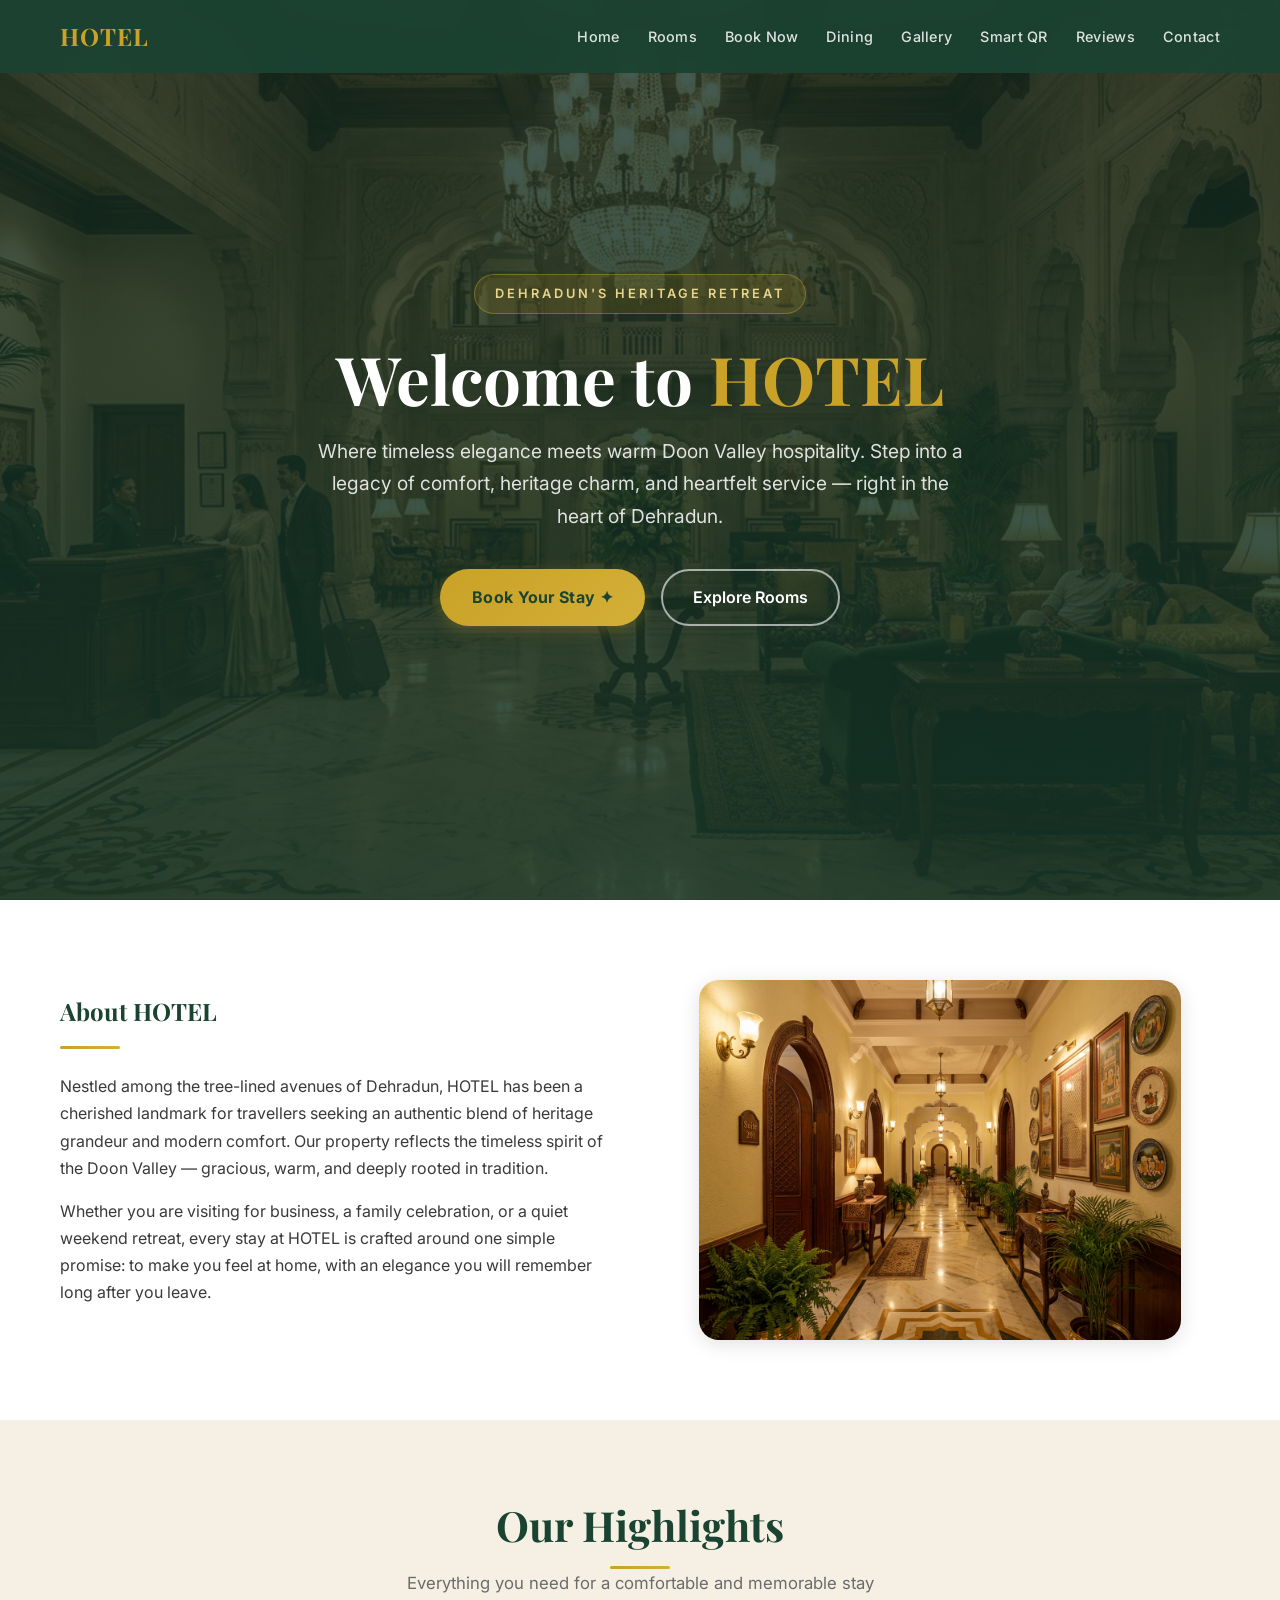
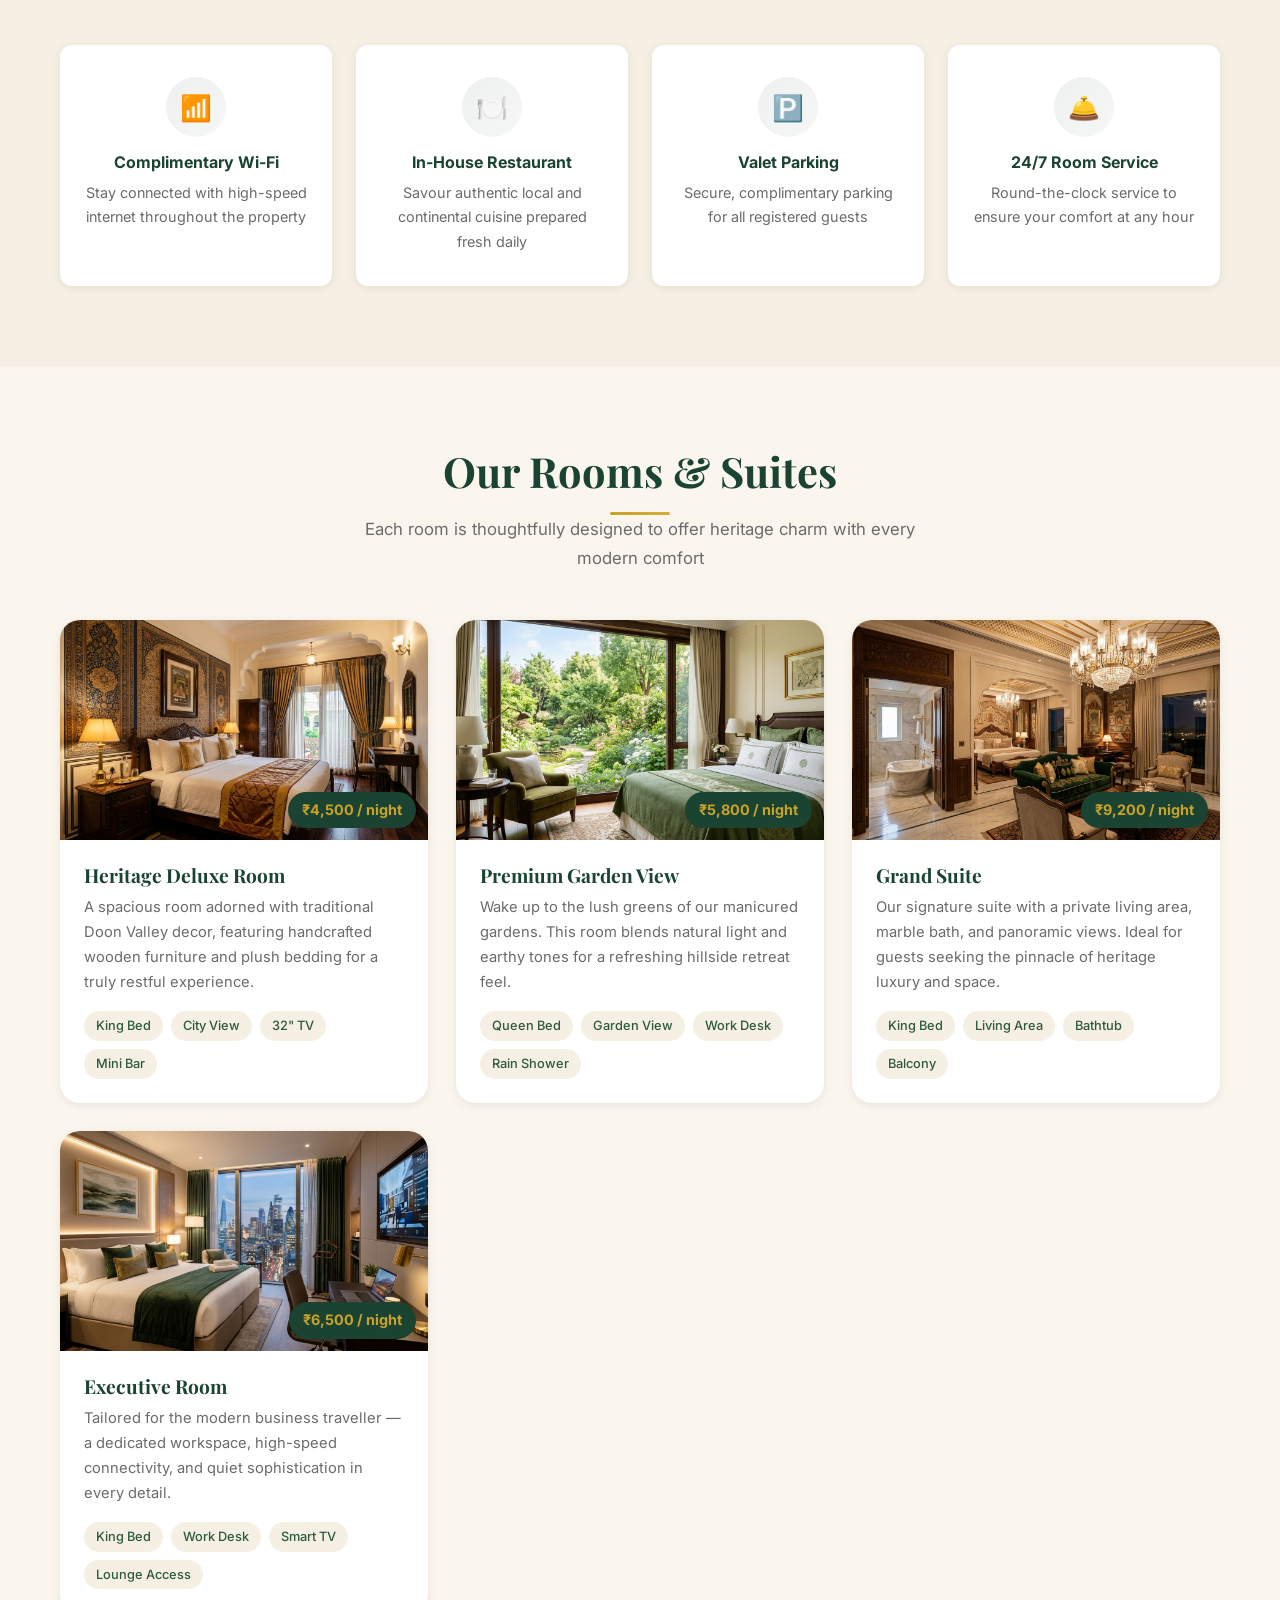
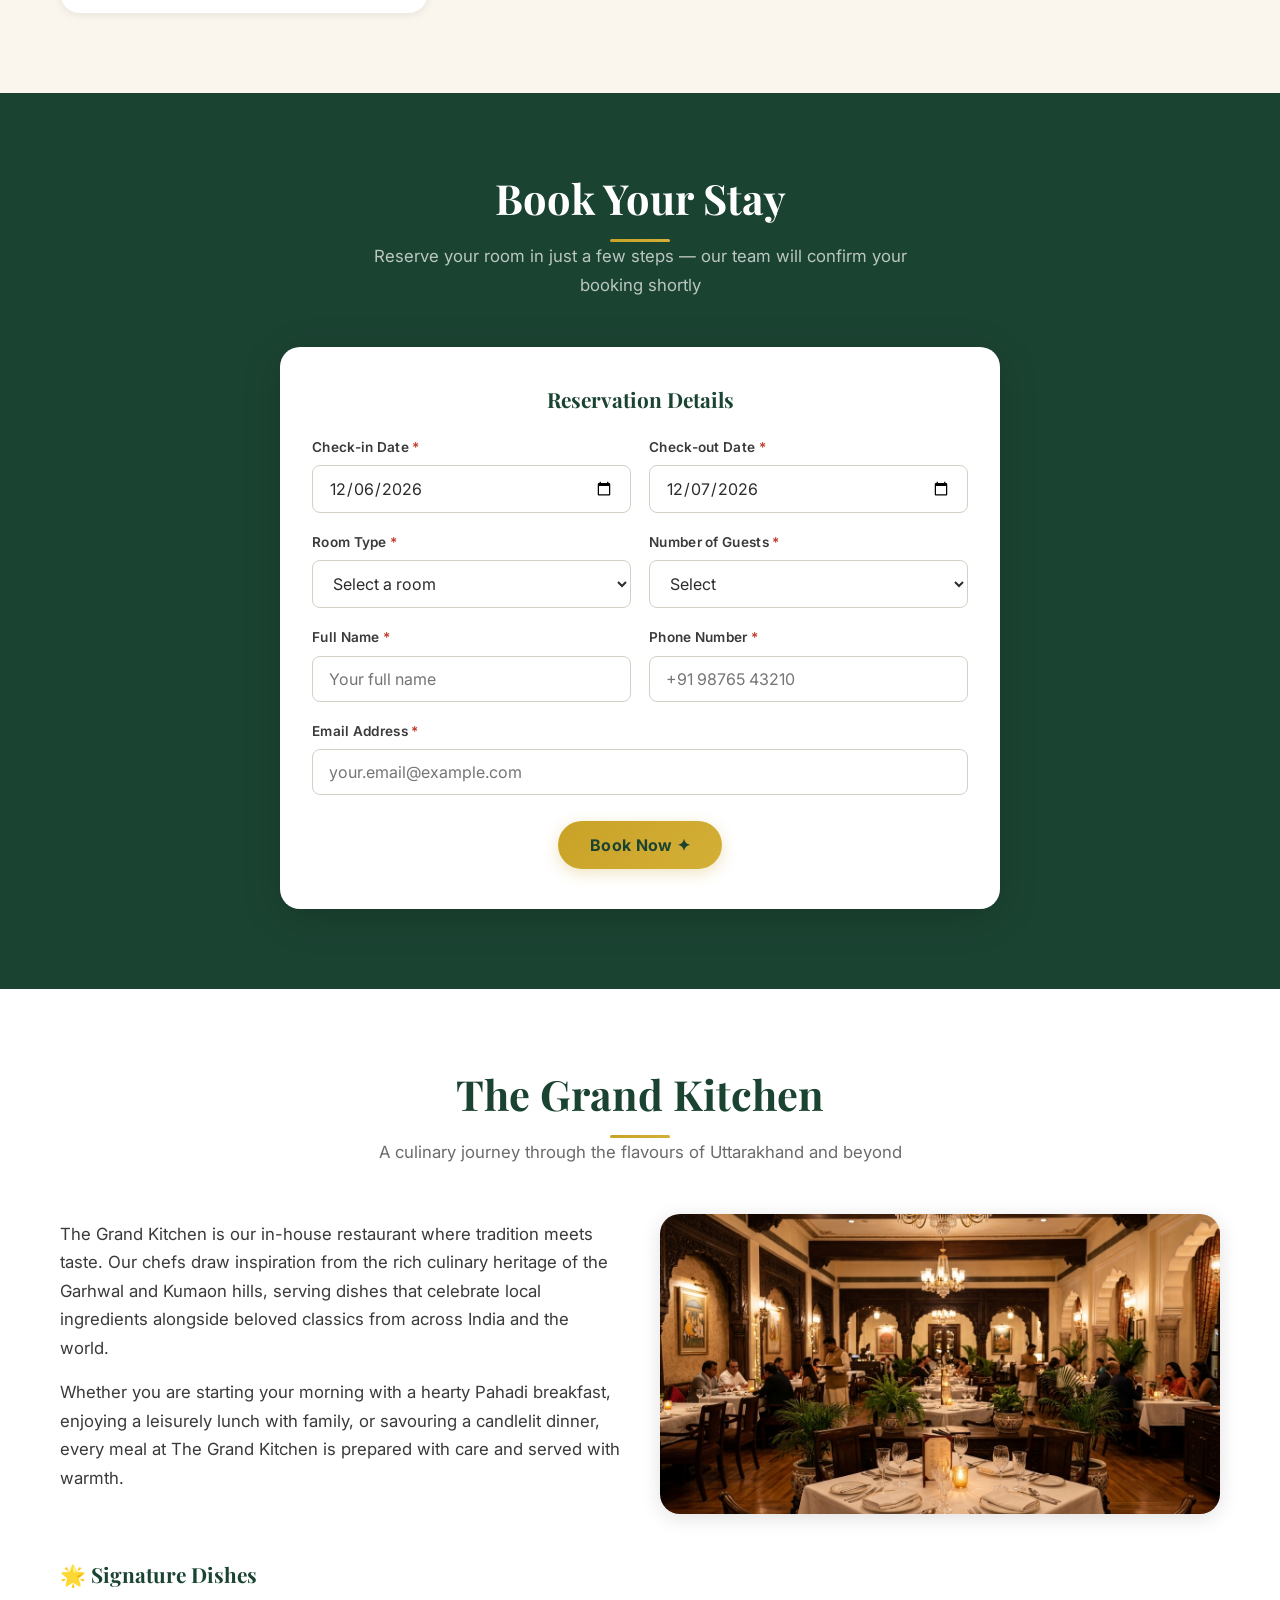
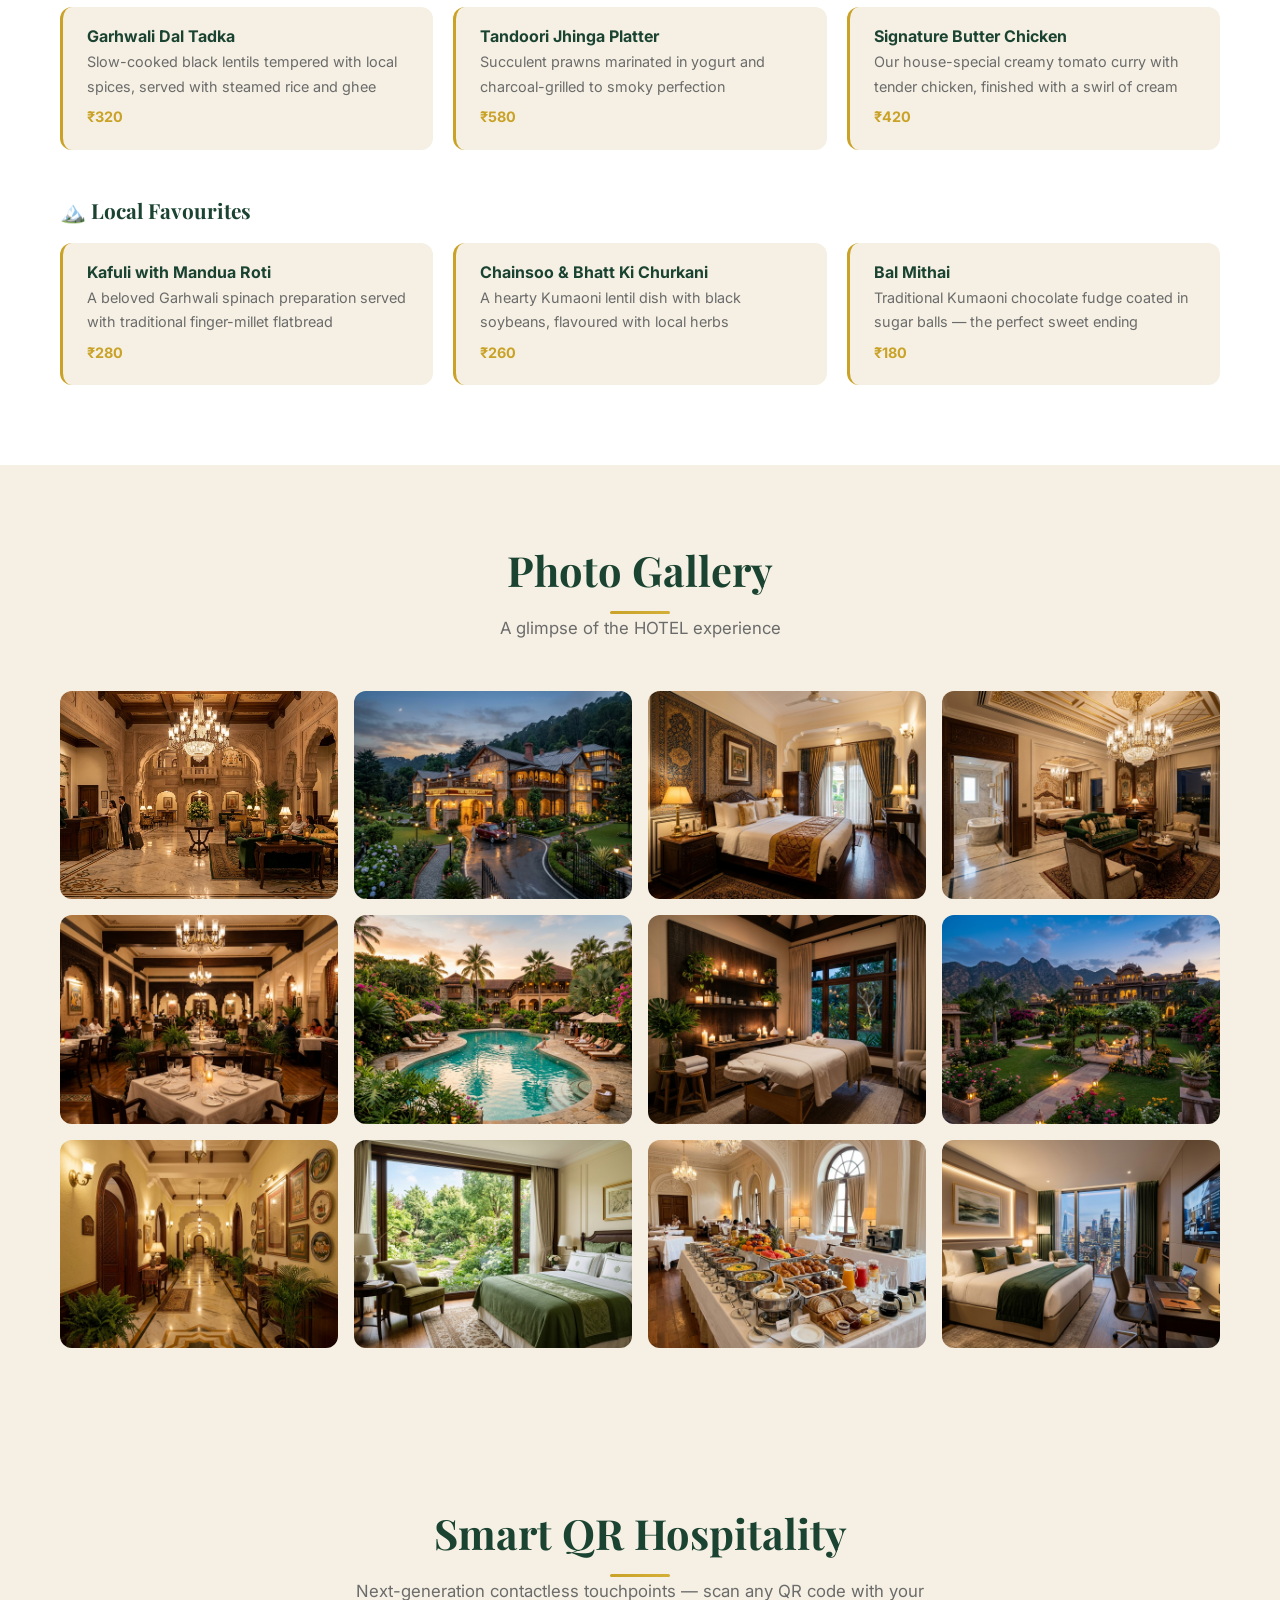
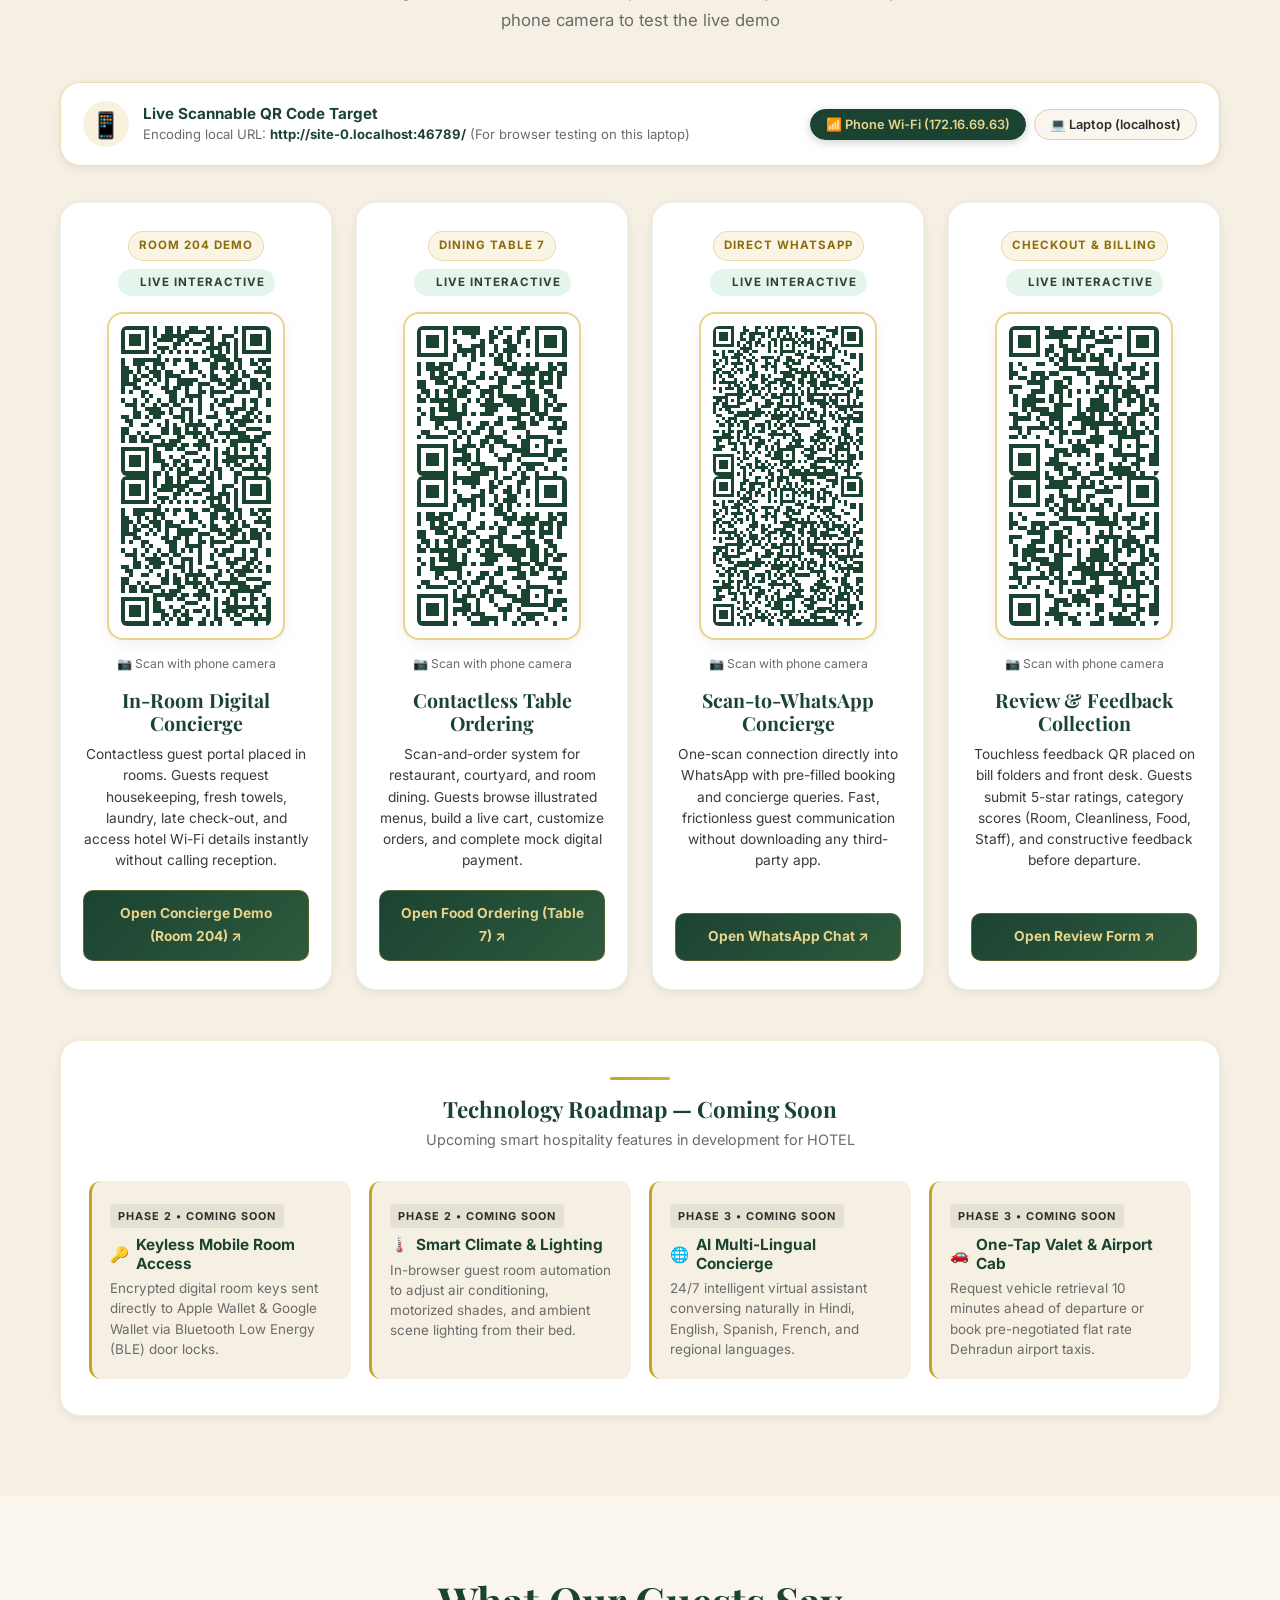
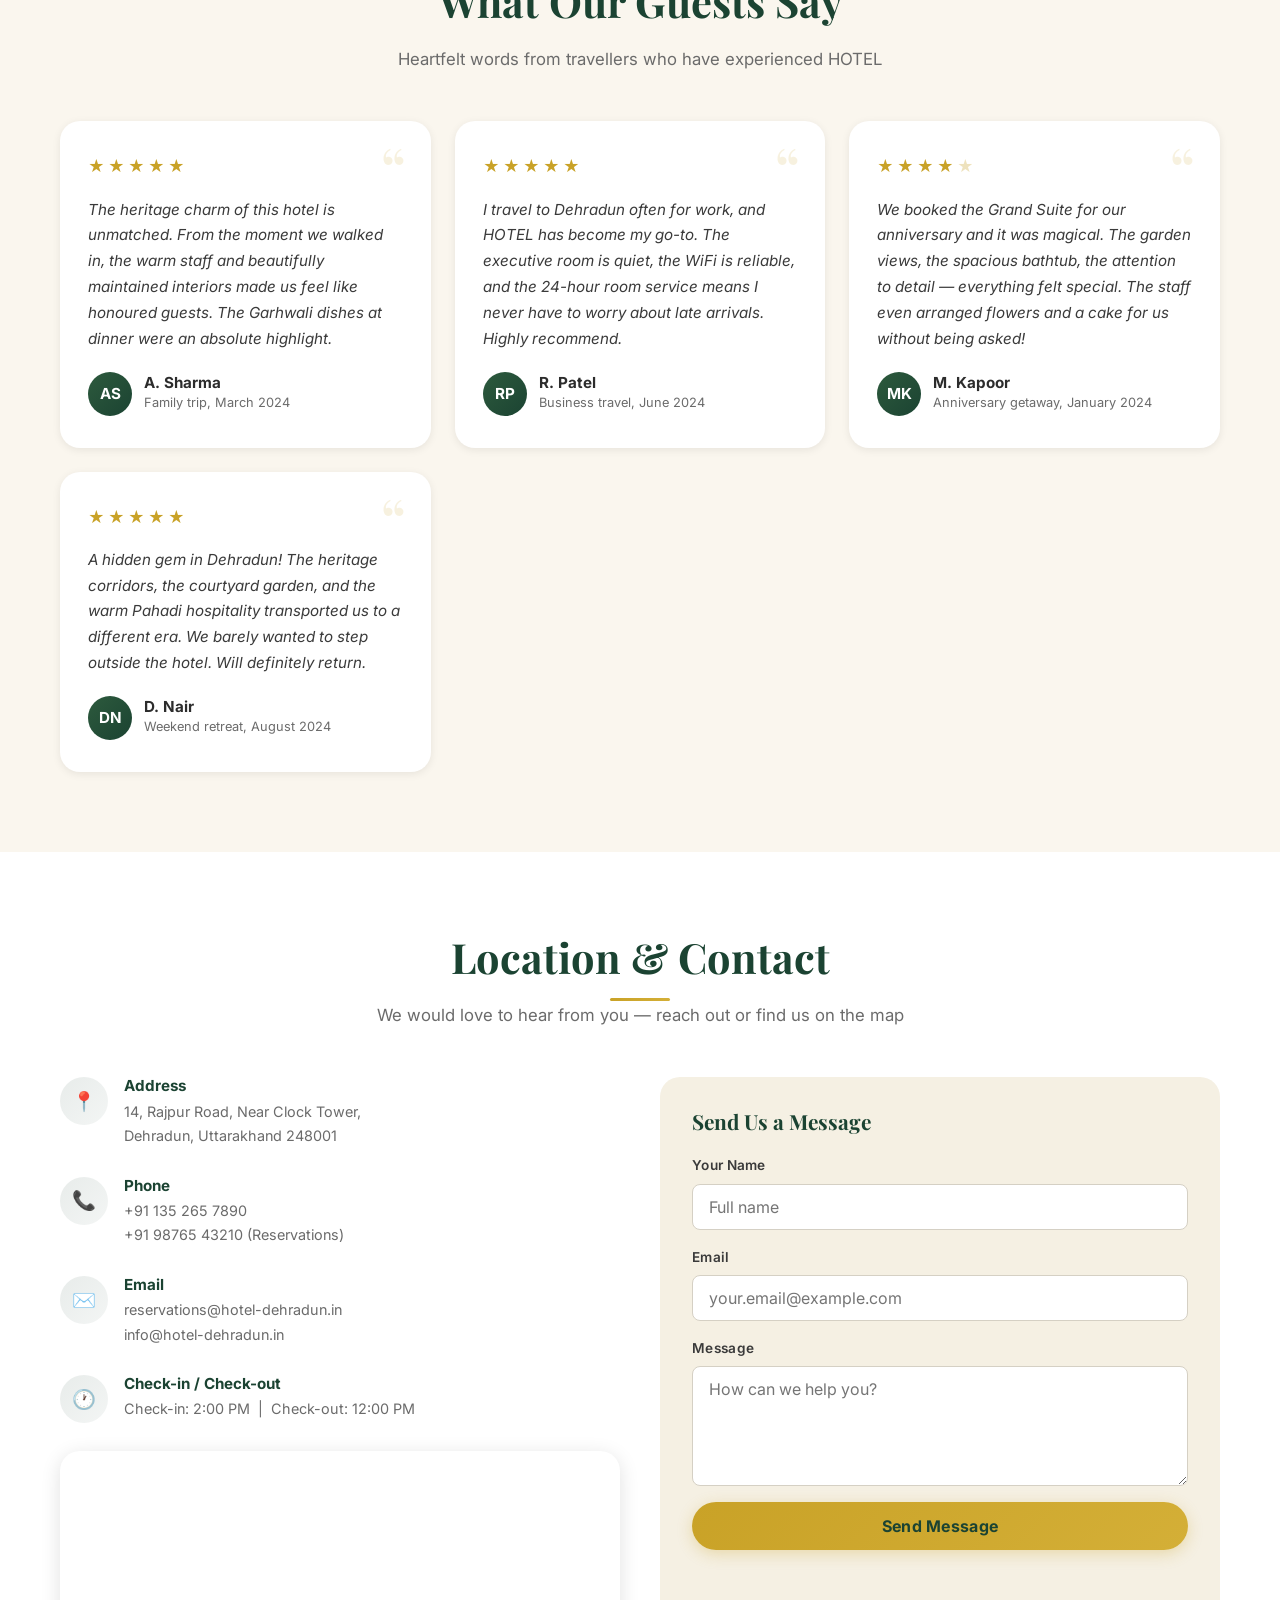
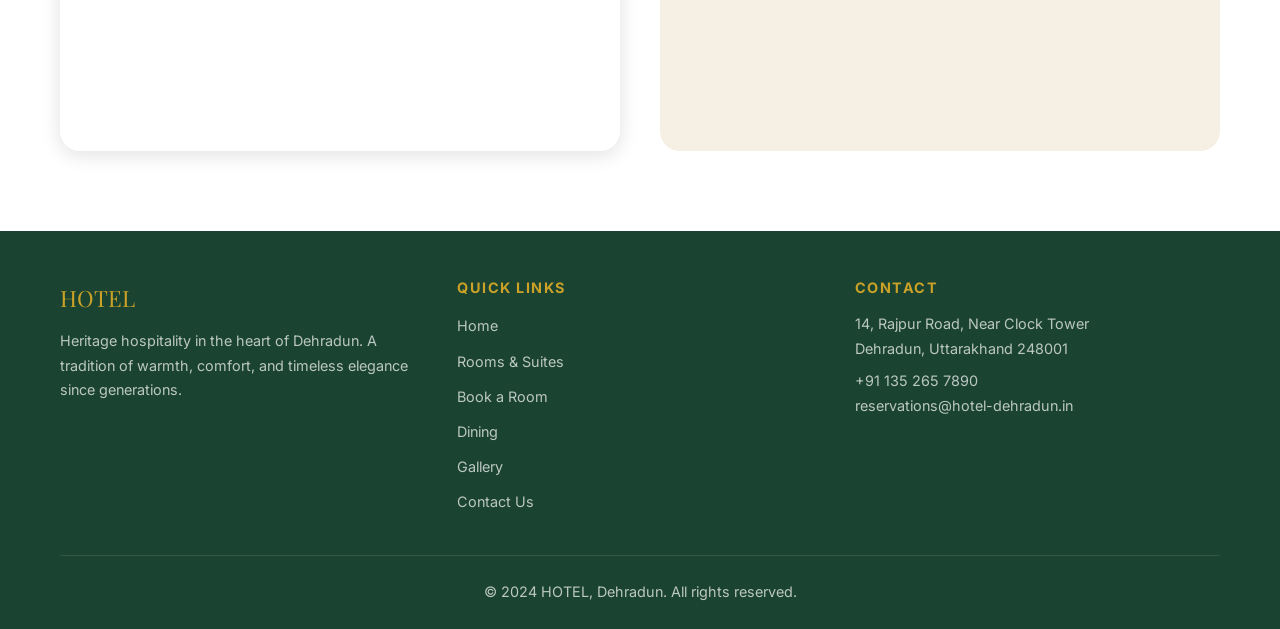
==== index.html @ 401c6b45 "prototype_website_ready" ====
<!DOCTYPE html>
<html lang="en">
<head>
  <meta charset="UTF-8">
  <meta name="viewport" content="width=device-width, initial-scale=1.0">
  <title>HOTEL — Heritage Hospitality in Dehradun</title>
  <meta name="description" content="Experience the finest heritage hospitality at HOTEL, Dehradun. Elegant rooms, exquisite dining, and warm traditional service nestled in the heart of Doon Valley.">
  <link rel="preconnect" href="https://fonts.googleapis.com">
  <link rel="preconnect" href="https://fonts.gstatic.com" crossorigin>
  <link href="https://fonts.googleapis.com/css2?family=Inter:wght@400;500;600;700&family=Playfair+Display:ital,wght@0,400;0,600;0,700;1,400&display=swap" rel="stylesheet">
  <link rel="stylesheet" href="style.css">
</head>
<body>

  <!-- ===== HEADER ===== -->
  <header class="header" id="header">
    <nav class="nav">
      <a href="#home" class="nav-logo">HOTEL</a>
      <ul class="nav-links" id="navLinks">
        <li><a href="#home">Home</a></li>
        <li><a href="#rooms">Rooms</a></li>
        <li><a href="#booking">Book Now</a></li>
        <li><a href="#restaurant">Dining</a></li>
        <li><a href="#gallery">Gallery</a></li>
        <li><a href="#qr-tech">Smart QR</a></li>
        <li><a href="#reviews">Reviews</a></li>
        <li><a href="#contact">Contact</a></li>
      </ul>
      <button class="hamburger" id="hamburger" aria-label="Open navigation menu">
        <span></span><span></span><span></span>
      </button>
    </nav>
  </header>

  <!-- Mobile Navigation -->
  <div class="mobile-nav" id="mobileNav">
    <a href="#home" onclick="closeMobileNav()">Home</a>
    <a href="#rooms" onclick="closeMobileNav()">Rooms</a>
    <a href="#booking" onclick="closeMobileNav()">Book Now</a>
    <a href="#restaurant" onclick="closeMobileNav()">Dining</a>
    <a href="#gallery" onclick="closeMobileNav()">Gallery</a>
    <a href="#qr-tech" onclick="closeMobileNav()">Smart QR</a>
    <a href="#reviews" onclick="closeMobileNav()">Reviews</a>
    <a href="#contact" onclick="closeMobileNav()">Contact</a>
  </div>

  <!-- ===== SECTION 1: HERO / HOME ===== -->
  <section class="hero" id="home">
    <div class="hero-bg"></div>
    <div class="hero-overlay"></div>
    <div class="hero-content">
      <div class="hero-badge">Dehradun's Heritage Retreat</div>
      <h1>Welcome to <em>HOTEL</em></h1>
      <p>Where timeless elegance meets warm Doon Valley hospitality. Step into a legacy of comfort, heritage charm, and heartfelt service — right in the heart of Dehradun.</p>
      <div class="hero-btns">
        <a href="#booking" class="btn-primary" id="heroBookBtn">Book Your Stay ✦</a>
        <a href="#rooms" class="btn-secondary">Explore Rooms</a>
      </div>
    </div>
  </section>

  <!-- ===== ABOUT ===== -->
  <section class="about section-padding" id="about">
    <div class="container">
      <div class="about-grid">
        <div class="about-text reveal">
          <h2>About HOTEL</h2>
          <div class="gold-line" style="margin: 16px 0 24px 0;"></div>
          <p>Nestled among the tree-lined avenues of Dehradun, HOTEL has been a cherished landmark for travellers seeking an authentic blend of heritage grandeur and modern comfort. Our property reflects the timeless spirit of the Doon Valley — gracious, warm, and deeply rooted in tradition.</p>
          <p>Whether you are visiting for business, a family celebration, or a quiet weekend retreat, every stay at HOTEL is crafted around one simple promise: to make you feel at home, with an elegance you will remember long after you leave.</p>
        </div>
        <div class="reveal" style="display:flex;align-items:center;justify-content:center;">
          <img src="images/gallery-corridor.jpg" alt="HOTEL interior corridor" style="border-radius: var(--radius-lg); box-shadow: var(--shadow-md); max-height: 360px; object-fit: cover;">
        </div>
      </div>
    </div>
  </section>

  <!-- ===== AMENITIES ===== -->
  <section class="amenities section-padding">
    <div class="container">
      <h2 class="section-title reveal">Our Highlights</h2>
      <div class="gold-line reveal"></div>
      <p class="section-subtitle reveal">Everything you need for a comfortable and memorable stay</p>
      <div class="amenities-grid">
        <div class="amenity-card reveal">
          <div class="amenity-icon">📶</div>
          <h4>Complimentary Wi-Fi</h4>
          <p>Stay connected with high-speed internet throughout the property</p>
        </div>
        <div class="amenity-card reveal">
          <div class="amenity-icon">🍽️</div>
          <h4>In-House Restaurant</h4>
          <p>Savour authentic local and continental cuisine prepared fresh daily</p>
        </div>
        <div class="amenity-card reveal">
          <div class="amenity-icon">🅿️</div>
          <h4>Valet Parking</h4>
          <p>Secure, complimentary parking for all registered guests</p>
        </div>
        <div class="amenity-card reveal">
          <div class="amenity-icon">🛎️</div>
          <h4>24/7 Room Service</h4>
          <p>Round-the-clock service to ensure your comfort at any hour</p>
        </div>
      </div>
    </div>
  </section>

  <!-- ===== SECTION 2: ROOMS ===== -->
  <section class="rooms section-padding" id="rooms">
    <div class="container">
      <h2 class="section-title reveal">Our Rooms &amp; Suites</h2>
      <div class="gold-line reveal"></div>
      <p class="section-subtitle reveal">Each room is thoughtfully designed to offer heritage charm with every modern comfort</p>
      <div class="rooms-grid">
        <!-- Room 1 -->
        <div class="room-card reveal">
          <div class="room-img">
            <img src="images/room-heritage-deluxe.jpg" alt="Heritage Deluxe Room" loading="lazy">
            <div class="room-price-tag">₹4,500 / night</div>
          </div>
          <div class="room-info">
            <h3>Heritage Deluxe Room</h3>
            <p>A spacious room adorned with traditional Doon Valley decor, featuring handcrafted wooden furniture and plush bedding for a truly restful experience.</p>
            <ul class="room-features">
              <li>King Bed</li><li>City View</li><li>32" TV</li><li>Mini Bar</li>
            </ul>
          </div>
        </div>
        <!-- Room 2 -->
        <div class="room-card reveal">
          <div class="room-img">
            <img src="images/room-garden-view.jpg" alt="Premium Garden View Room" loading="lazy">
            <div class="room-price-tag">₹5,800 / night</div>
          </div>
          <div class="room-info">
            <h3>Premium Garden View</h3>
            <p>Wake up to the lush greens of our manicured gardens. This room blends natural light and earthy tones for a refreshing hillside retreat feel.</p>
            <ul class="room-features">
              <li>Queen Bed</li><li>Garden View</li><li>Work Desk</li><li>Rain Shower</li>
            </ul>
          </div>
        </div>
        <!-- Room 3 -->
        <div class="room-card reveal">
          <div class="room-img">
            <img src="images/room-grand-suite.jpg" alt="Grand Suite" loading="lazy">
            <div class="room-price-tag">₹9,200 / night</div>
          </div>
          <div class="room-info">
            <h3>Grand Suite</h3>
            <p>Our signature suite with a private living area, marble bath, and panoramic views. Ideal for guests seeking the pinnacle of heritage luxury and space.</p>
            <ul class="room-features">
              <li>King Bed</li><li>Living Area</li><li>Bathtub</li><li>Balcony</li>
            </ul>
          </div>
        </div>
        <!-- Room 4 -->
        <div class="room-card reveal">
          <div class="room-img">
            <img src="images/room-executive.jpg" alt="Executive Room" loading="lazy">
            <div class="room-price-tag">₹6,500 / night</div>
          </div>
          <div class="room-info">
            <h3>Executive Room</h3>
            <p>Tailored for the modern business traveller — a dedicated workspace, high-speed connectivity, and quiet sophistication in every detail.</p>
            <ul class="room-features">
              <li>King Bed</li><li>Work Desk</li><li>Smart TV</li><li>Lounge Access</li>
            </ul>
          </div>
        </div>
      </div>
    </div>
  </section>

  <!-- ===== SECTION 2b: BOOKING FORM ===== -->
  <section class="booking section-padding" id="booking">
    <div class="container">
      <h2 class="section-title reveal">Book Your Stay</h2>
      <div class="gold-line reveal"></div>
      <p class="section-subtitle reveal">Reserve your room in just a few steps — our team will confirm your booking shortly</p>

      <div class="booking-form-card reveal">
        <!-- The actual form -->
        <form id="bookingForm" novalidate>
          <h3>Reservation Details</h3>
          <div class="form-grid">
            <div class="form-group">
              <label for="checkin">Check-in Date <span class="required">*</span></label>
              <input type="date" id="checkin" name="checkin" required>
              <span class="error-msg" id="checkinError">Please select a check-in date</span>
            </div>
            <div class="form-group">
              <label for="checkout">Check-out Date <span class="required">*</span></label>
              <input type="date" id="checkout" name="checkout" required>
              <span class="error-msg" id="checkoutError">Please select a valid check-out date</span>
            </div>
            <div class="form-group">
              <label for="roomType">Room Type <span class="required">*</span></label>
              <select id="roomType" name="roomType" required>
                <option value="">Select a room</option>
                <option value="Heritage Deluxe Room — ₹4,500/night">Heritage Deluxe Room — ₹4,500/night</option>
                <option value="Premium Garden View — ₹5,800/night">Premium Garden View — ₹5,800/night</option>
                <option value="Grand Suite — ₹9,200/night">Grand Suite — ₹9,200/night</option>
                <option value="Executive Room — ₹6,500/night">Executive Room — ₹6,500/night</option>
              </select>
              <span class="error-msg" id="roomTypeError">Please select a room type</span>
            </div>
            <div class="form-group">
              <label for="guests">Number of Guests <span class="required">*</span></label>
              <select id="guests" name="guests" required>
                <option value="">Select</option>
                <option value="1 Guest">1 Guest</option>
                <option value="2 Guests">2 Guests</option>
                <option value="3 Guests">3 Guests</option>
                <option value="4 Guests">4 Guests</option>
                <option value="5+ Guests">5+ Guests</option>
              </select>
              <span class="error-msg" id="guestsError">Please select number of guests</span>
            </div>
            <div class="form-group">
              <label for="guestName">Full Name <span class="required">*</span></label>
              <input type="text" id="guestName" name="guestName" placeholder="Your full name" required>
              <span class="error-msg" id="guestNameError">Please enter your name</span>
            </div>
            <div class="form-group">
              <label for="guestPhone">Phone Number <span class="required">*</span></label>
              <input type="tel" id="guestPhone" name="guestPhone" placeholder="+91 98765 43210" required>
              <span class="error-msg" id="guestPhoneError">Please enter a valid phone number</span>
            </div>
            <div class="form-group full">
              <label for="guestEmail">Email Address <span class="required">*</span></label>
              <input type="email" id="guestEmail" name="guestEmail" placeholder="your.email@example.com" required>
              <span class="error-msg" id="guestEmailError">Please enter a valid email address</span>
            </div>
            <div class="form-actions">
              <button type="submit" class="btn-primary" id="bookNowBtn">Book Now ✦</button>
            </div>
          </div>
        </form>

        <!-- Confirmation (hidden by default) -->
        <div class="booking-confirmation" id="bookingConfirmation">
          <div class="confirmation-icon">✓</div>
          <h3>Booking Request Received!</h3>
          <p>Thank you for choosing HOTEL. Our reservations team will review your request and confirm your booking within the next few hours.</p>
          <div class="confirmation-ref" id="confirmationRef">REF: HT-000000</div>
          <div class="confirmation-details" id="confirmationDetails">
            <!-- Filled dynamically -->
          </div>
          <button class="btn-primary" id="newBookingBtn" onclick="resetBooking()">Make Another Booking</button>
        </div>
      </div>
    </div>
  </section>

  <!-- ===== SECTION 3: RESTAURANT / DINING ===== -->
  <section class="restaurant section-padding" id="restaurant">
    <div class="container">
      <h2 class="section-title reveal">The Grand Kitchen</h2>
      <div class="gold-line reveal"></div>
      <p class="section-subtitle reveal">A culinary journey through the flavours of Uttarakhand and beyond</p>
      <div class="restaurant-grid reveal">
        <div class="restaurant-intro">
          <p>The Grand Kitchen is our in-house restaurant where tradition meets taste. Our chefs draw inspiration from the rich culinary heritage of the Garhwal and Kumaon hills, serving dishes that celebrate local ingredients alongside beloved classics from across India and the world.</p>
          <p>Whether you are starting your morning with a hearty Pahadi breakfast, enjoying a leisurely lunch with family, or savouring a candlelit dinner, every meal at The Grand Kitchen is prepared with care and served with warmth.</p>
        </div>
        <div class="restaurant-img">
          <img src="images/restaurant.jpg" alt="The Grand Kitchen restaurant interior" loading="lazy">
        </div>
      </div>

      <!-- Menu Highlights -->
      <div class="menu-section">
        <h3 class="reveal">🌟 Signature Dishes</h3>
        <div class="menu-grid">
          <div class="menu-item reveal">
            <h4>Garhwali Dal Tadka</h4>
            <p>Slow-cooked black lentils tempered with local spices, served with steamed rice and ghee</p>
            <div class="price">₹320</div>
          </div>
          <div class="menu-item reveal">
            <h4>Tandoori Jhinga Platter</h4>
            <p>Succulent prawns marinated in yogurt and charcoal-grilled to smoky perfection</p>
            <div class="price">₹580</div>
          </div>
          <div class="menu-item reveal">
            <h4>Signature Butter Chicken</h4>
            <p>Our house-special creamy tomato curry with tender chicken, finished with a swirl of cream</p>
            <div class="price">₹420</div>
          </div>
        </div>
      </div>
      <div class="menu-section">
        <h3 class="reveal">🏔️ Local Favourites</h3>
        <div class="menu-grid">
          <div class="menu-item reveal">
            <h4>Kafuli with Mandua Roti</h4>
            <p>A beloved Garhwali spinach preparation served with traditional finger-millet flatbread</p>
            <div class="price">₹280</div>
          </div>
          <div class="menu-item reveal">
            <h4>Chainsoo &amp; Bhatt Ki Churkani</h4>
            <p>A hearty Kumaoni lentil dish with black soybeans, flavoured with local herbs</p>
            <div class="price">₹260</div>
          </div>
          <div class="menu-item reveal">
            <h4>Bal Mithai</h4>
            <p>Traditional Kumaoni chocolate fudge coated in sugar balls — the perfect sweet ending</p>
            <div class="price">₹180</div>
          </div>
        </div>
      </div>
    </div>
  </section>

  <!-- ===== SECTION 4: PHOTO GALLERY ===== -->
  <section class="gallery section-padding" id="gallery">
    <div class="container">
      <h2 class="section-title reveal">Photo Gallery</h2>
      <div class="gold-line reveal"></div>
      <p class="section-subtitle reveal">A glimpse of the HOTEL experience</p>
      <div class="gallery-grid">
        <div class="gallery-item reveal" onclick="openLightbox(this)">
          <img src="images/hero.jpg" alt="HOTEL grand lobby" loading="lazy">
          <span class="gallery-label">Grand Lobby</span>
        </div>
        <div class="gallery-item reveal" onclick="openLightbox(this)">
          <img src="images/gallery-exterior.jpg" alt="HOTEL exterior at twilight" loading="lazy">
          <span class="gallery-label">Hotel Exterior</span>
        </div>
        <div class="gallery-item reveal" onclick="openLightbox(this)">
          <img src="images/room-heritage-deluxe.jpg" alt="Heritage Deluxe Room" loading="lazy">
          <span class="gallery-label">Heritage Deluxe Room</span>
        </div>
        <div class="gallery-item reveal" onclick="openLightbox(this)">
          <img src="images/room-grand-suite.jpg" alt="The Grand Suite" loading="lazy">
          <span class="gallery-label">Grand Suite</span>
        </div>
        <div class="gallery-item reveal" onclick="openLightbox(this)">
          <img src="images/restaurant.jpg" alt="The Grand Kitchen dining hall" loading="lazy">
          <span class="gallery-label">The Grand Kitchen</span>
        </div>
        <div class="gallery-item reveal" onclick="openLightbox(this)">
          <img src="images/gallery-pool.jpg" alt="Poolside at HOTEL" loading="lazy">
          <span class="gallery-label">Poolside</span>
        </div>
        <div class="gallery-item reveal" onclick="openLightbox(this)">
          <img src="images/gallery-spa.jpg" alt="Spa & Wellness" loading="lazy">
          <span class="gallery-label">Spa &amp; Wellness</span>
        </div>
        <div class="gallery-item reveal" onclick="openLightbox(this)">
          <img src="images/gallery-garden.jpg" alt="HOTEL gardens" loading="lazy">
          <span class="gallery-label">Gardens &amp; Grounds</span>
        </div>
        <div class="gallery-item reveal" onclick="openLightbox(this)">
          <img src="images/gallery-corridor.jpg" alt="Heritage corridor" loading="lazy">
          <span class="gallery-label">Heritage Corridor</span>
        </div>
        <div class="gallery-item reveal" onclick="openLightbox(this)">
          <img src="images/room-garden-view.jpg" alt="Premium Garden View Room" loading="lazy">
          <span class="gallery-label">Garden View Room</span>
        </div>
        <div class="gallery-item reveal" onclick="openLightbox(this)">
          <img src="images/gallery-breakfast.jpg" alt="Breakfast buffet spread" loading="lazy">
          <span class="gallery-label">Breakfast Spread</span>
        </div>
        <div class="gallery-item reveal" onclick="openLightbox(this)">
          <img src="images/room-executive.jpg" alt="Executive Room" loading="lazy">
          <span class="gallery-label">Executive Room</span>
        </div>
      </div>
    </div>
  </section>

  <!-- Lightbox -->
  <div class="lightbox" id="lightbox" onclick="closeLightbox()">
    <button class="lightbox-close" aria-label="Close lightbox">&times;</button>
    <img src="" alt="Full view" id="lightboxImg">
  </div>

  <!-- ===== SECTION 5: SMART QR HOSPITALITY & ROADMAP ===== -->
  <section class="qr-section section-padding" id="qr-tech">
    <div class="container">
      <h2 class="section-title reveal">Smart QR Hospitality</h2>
      <div class="gold-line reveal"></div>
      <p class="section-subtitle reveal">Next-generation contactless touchpoints — scan any QR code with your phone camera to test the live demo</p>

      <!-- Network Target / Phone Scanning Assistant -->
      <div class="qr-target-banner reveal">
        <div class="qr-target-info">
          <div class="qr-target-icon">📱</div>
          <div class="qr-target-text">
            <h4>Live Scannable QR Code Target</h4>
            <p id="qrTargetHint">Optimized for real smartphones on local Wi-Fi. Point your camera to scan.</p>
          </div>
        </div>
        <div class="qr-target-switcher">
          <button class="qr-switch-btn active" id="btnLanIp" onclick="switchQrHost('lan')">📶 Phone Wi-Fi (172.16.69.63)</button>
          <button class="qr-switch-btn" id="btnLocalhost" onclick="switchQrHost('local')">💻 Laptop (localhost)</button>
        </div>
      </div>

      <!-- 4 Live Working Demo QR Cards -->
      <div class="qr-grid">
        <!-- Card 1: In-Room Concierge -->
        <div class="qr-card reveal">
          <div class="qr-card-badges">
            <span class="qr-badge-touchpoint">Room 204 Demo</span>
            <span class="qr-badge-live">Live Interactive</span>
          </div>
          <div class="qr-code-wrapper">
            <div id="qrConcierge" class="qr-code-box"></div>
          </div>
          <div class="qr-scan-hint">📷 Scan with phone camera</div>
          <h3>In-Room Digital Concierge</h3>
          <p>Contactless guest portal placed in rooms. Guests request housekeeping, fresh towels, laundry, late check-out, and access hotel Wi-Fi details instantly without calling reception.</p>
          <a href="concierge.html?room=204&type=Heritage+Deluxe+Room" target="_blank" class="qr-action-btn" id="btnConciergeLink">Open Concierge Demo (Room 204) ↗</a>
        </div>

        <!-- Card 2: Table Food Ordering -->
        <div class="qr-card reveal">
          <div class="qr-card-badges">
            <span class="qr-badge-touchpoint">Dining Table 7</span>
            <span class="qr-badge-live">Live Interactive</span>
          </div>
          <div class="qr-code-wrapper">
            <div id="qrDining" class="qr-code-box"></div>
          </div>
          <div class="qr-scan-hint">📷 Scan with phone camera</div>
          <h3>Contactless Table Ordering</h3>
          <p>Scan-and-order system for restaurant, courtyard, and room dining. Guests browse illustrated menus, build a live cart, customize orders, and complete mock digital payment.</p>
          <a href="order.html?table=7" target="_blank" class="qr-action-btn" id="btnDiningLink">Open Food Ordering (Table 7) ↗</a>
        </div>

        <!-- Card 3: Scan-to-WhatsApp Enquiry -->
        <div class="qr-card reveal">
          <div class="qr-card-badges">
            <span class="qr-badge-touchpoint">Direct WhatsApp</span>
            <span class="qr-badge-live">Live Interactive</span>
          </div>
          <div class="qr-code-wrapper">
            <div id="qrWhatsapp" class="qr-code-box"></div>
          </div>
          <div class="qr-scan-hint">📷 Scan with phone camera</div>
          <h3>Scan-to-WhatsApp Concierge</h3>
          <p>One-scan connection directly into WhatsApp with pre-filled booking and concierge queries. Fast, frictionless guest communication without downloading any third-party app.</p>
          <a href="https://wa.me/919876543210?text=Hello%20HOTEL%20Dehradun%2C%20I%20would%20like%20to%20enquire%20about%20room%20availability%20and%20amenities." target="_blank" class="qr-action-btn" id="btnWhatsappLink">Open WhatsApp Chat ↗</a>
        </div>

        <!-- Card 4: Review Collection -->
        <div class="qr-card reveal">
          <div class="qr-card-badges">
            <span class="qr-badge-touchpoint">Checkout & Billing</span>
            <span class="qr-badge-live">Live Interactive</span>
          </div>
          <div class="qr-code-wrapper">
            <div id="qrReview" class="qr-code-box"></div>
          </div>
          <div class="qr-scan-hint">📷 Scan with phone camera</div>
          <h3>Review & Feedback Collection</h3>
          <p>Touchless feedback QR placed on bill folders and front desk. Guests submit 5-star ratings, category scores (Room, Cleanliness, Food, Staff), and constructive feedback before departure.</p>
          <a href="review.html?stay=recent" target="_blank" class="qr-action-btn" id="btnReviewLink">Open Review Form ↗</a>
        </div>
      </div>

      <!-- Roadmap Section (Text mentions only) -->
      <div class="roadmap-container reveal">
        <div class="roadmap-header">
          <div class="gold-line" style="margin:0 auto 16px auto;"></div>
          <h3>Technology Roadmap — Coming Soon</h3>
          <p>Upcoming smart hospitality features in development for HOTEL</p>
        </div>
        <div class="roadmap-grid">
          <div class="roadmap-card">
            <span class="roadmap-badge">Phase 2 • Coming Soon</span>
            <h4><span>🔑</span> Keyless Mobile Room Access</h4>
            <p>Encrypted digital room keys sent directly to Apple Wallet & Google Wallet via Bluetooth Low Energy (BLE) door locks.</p>
          </div>
          <div class="roadmap-card">
            <span class="roadmap-badge">Phase 2 • Coming Soon</span>
            <h4><span>🌡️</span> Smart Climate & Lighting</h4>
            <p>In-browser guest room automation to adjust air conditioning, motorized shades, and ambient scene lighting from their bed.</p>
          </div>
          <div class="roadmap-card">
            <span class="roadmap-badge">Phase 3 • Coming Soon</span>
            <h4><span>🌐</span> AI Multi-Lingual Concierge</h4>
            <p>24/7 intelligent virtual assistant conversing naturally in Hindi, English, Spanish, French, and regional languages.</p>
          </div>
          <div class="roadmap-card">
            <span class="roadmap-badge">Phase 3 • Coming Soon</span>
            <h4><span>🚗</span> One-Tap Valet & Airport Cab</h4>
            <p>Request vehicle retrieval 10 minutes ahead of departure or book pre-negotiated flat rate Dehradun airport taxis.</p>
          </div>
        </div>
      </div>
    </div>
  </section>

  <!-- ===== SECTION 6: REVIEWS / TESTIMONIALS ===== -->
  <!--
    NOTE: All testimonials below are ILLUSTRATIVE PLACEHOLDER CONTENT
    created for demo purposes only. These are not real guest reviews.
    Names are fictional. Do not attribute these quotes to real individuals.
  -->
  <section class="reviews section-padding" id="reviews">
    <div class="container">
      <h2 class="section-title reveal">What Our Guests Say</h2>
      <div class="gold-line reveal"></div>
      <p class="section-subtitle reveal">Heartfelt words from travellers who have experienced HOTEL</p>
      <div class="reviews-grid">
        <div class="review-card reveal">
          <div class="review-stars">
            <span class="star">★</span><span class="star">★</span><span class="star">★</span><span class="star">★</span><span class="star">★</span>
          </div>
          <blockquote>The heritage charm of this hotel is unmatched. From the moment we walked in, the warm staff and beautifully maintained interiors made us feel like honoured guests. The Garhwali dishes at dinner were an absolute highlight.</blockquote>
          <div class="review-author">
            <div class="review-avatar">AS</div>
            <div class="review-author-info">
              <h4>A. Sharma</h4>
              <p>Family trip, March 2024</p>
            </div>
          </div>
        </div>
        <div class="review-card reveal">
          <div class="review-stars">
            <span class="star">★</span><span class="star">★</span><span class="star">★</span><span class="star">★</span><span class="star">★</span>
          </div>
          <blockquote>I travel to Dehradun often for work, and HOTEL has become my go-to. The executive room is quiet, the WiFi is reliable, and the 24-hour room service means I never have to worry about late arrivals. Highly recommend.</blockquote>
          <div class="review-author">
            <div class="review-avatar">RP</div>
            <div class="review-author-info">
              <h4>R. Patel</h4>
              <p>Business travel, June 2024</p>
            </div>
          </div>
        </div>
        <div class="review-card reveal">
          <div class="review-stars">
            <span class="star">★</span><span class="star">★</span><span class="star">★</span><span class="star">★</span><span class="star" style="opacity:0.3">★</span>
          </div>
          <blockquote>We booked the Grand Suite for our anniversary and it was magical. The garden views, the spacious bathtub, the attention to detail — everything felt special. The staff even arranged flowers and a cake for us without being asked!</blockquote>
          <div class="review-author">
            <div class="review-avatar">MK</div>
            <div class="review-author-info">
              <h4>M. Kapoor</h4>
              <p>Anniversary getaway, January 2024</p>
            </div>
          </div>
        </div>
        <div class="review-card reveal">
          <div class="review-stars">
            <span class="star">★</span><span class="star">★</span><span class="star">★</span><span class="star">★</span><span class="star">★</span>
          </div>
          <blockquote>A hidden gem in Dehradun! The heritage corridors, the courtyard garden, and the warm Pahadi hospitality transported us to a different era. We barely wanted to step outside the hotel. Will definitely return.</blockquote>
          <div class="review-author">
            <div class="review-avatar">DN</div>
            <div class="review-author-info">
              <h4>D. Nair</h4>
              <p>Weekend retreat, August 2024</p>
            </div>
          </div>
        </div>
      </div>
    </div>
  </section>

  <!-- ===== SECTION 6: LOCATION / CONTACT ===== -->
  <section class="contact section-padding" id="contact">
    <div class="container">
      <h2 class="section-title reveal">Location &amp; Contact</h2>
      <div class="gold-line reveal"></div>
      <p class="section-subtitle reveal">We would love to hear from you — reach out or find us on the map</p>
      <div class="contact-grid">
        <div class="reveal">
          <div class="contact-info">
            <div class="contact-info-item">
              <div class="contact-info-icon">📍</div>
              <div>
                <h4>Address</h4>
                <p>14, Rajpur Road, Near Clock Tower,<br>Dehradun, Uttarakhand 248001</p>
              </div>
            </div>
            <div class="contact-info-item">
              <div class="contact-info-icon">📞</div>
              <div>
                <h4>Phone</h4>
                <p>+91 135 265 7890<br>+91 98765 43210 (Reservations)</p>
              </div>
            </div>
            <div class="contact-info-item">
              <div class="contact-info-icon">✉️</div>
              <div>
                <h4>Email</h4>
                <p>reservations@hotel-dehradun.in<br>info@hotel-dehradun.in</p>
              </div>
            </div>
            <div class="contact-info-item">
              <div class="contact-info-icon">🕐</div>
              <div>
                <h4>Check-in / Check-out</h4>
                <p>Check-in: 2:00 PM &nbsp;|&nbsp; Check-out: 12:00 PM</p>
              </div>
            </div>
          </div>
          <!-- Map embed centered on Dehradun Rajpur Road area -->
          <div class="map-container">
            <iframe src="https://www.google.com/maps/embed?pb=!1m18!1m12!1m3!1d3443.7!2d78.04!3d30.33!2m3!1f0!2f0!3f0!3m2!1i1024!2i768!4f13.1!3m3!1m2!1s0x0%3A0x0!2zMzDCsDE5JzQ4LjAiTiA3OMKwMDInMjQuMCJF!5e0!3m2!1sen!2sin!4v1700000000000" allowfullscreen loading="lazy" referrerpolicy="no-referrer-when-downgrade" title="HOTEL location on map"></iframe>
          </div>
        </div>

        <div class="contact-form-card reveal">
          <h3>Send Us a Message</h3>
          <form class="contact-form-grid" id="contactForm" onsubmit="handleContactSubmit(event)">
            <div class="form-group">
              <label for="contactName">Your Name</label>
              <input type="text" id="contactName" placeholder="Full name">
            </div>
            <div class="form-group">
              <label for="contactEmail">Email</label>
              <input type="email" id="contactEmail" placeholder="your.email@example.com">
            </div>
            <div class="form-group">
              <label for="contactMessage">Message</label>
              <textarea id="contactMessage" placeholder="How can we help you?"></textarea>
            </div>
            <button type="submit" class="btn-primary" id="contactSubmitBtn">Send Message</button>
          </form>
        </div>
      </div>
    </div>
  </section>

  <!-- ===== FOOTER ===== -->
  <footer class="footer">
    <div class="container">
      <div class="footer-grid">
        <div>
          <div class="footer-logo">HOTEL</div>
          <p>Heritage hospitality in the heart of Dehradun. A tradition of warmth, comfort, and timeless elegance since generations.</p>
        </div>
        <div>
          <h4>Quick Links</h4>
          <ul class="footer-links">
            <li><a href="#home">Home</a></li>
            <li><a href="#rooms">Rooms &amp; Suites</a></li>
            <li><a href="#booking">Book a Room</a></li>
            <li><a href="#restaurant">Dining</a></li>
            <li><a href="#gallery">Gallery</a></li>
            <li><a href="#contact">Contact Us</a></li>
          </ul>
        </div>
        <div>
          <h4>Contact</h4>
          <p>14, Rajpur Road, Near Clock Tower<br>Dehradun, Uttarakhand 248001</p>
          <p style="margin-top: 8px;">+91 135 265 7890</p>
          <p>reservations@hotel-dehradun.in</p>
        </div>
      </div>
      <div class="footer-bottom">
        <p>&copy; 2024 HOTEL, Dehradun. All rights reserved.</p>
      </div>
    </div>
  </footer>

  <!-- ===== JAVASCRIPT ===== -->
  <script>
    // ===== MOBILE NAV =====
    const hamburger = document.getElementById('hamburger');
    const mobileNav = document.getElementById('mobileNav');

    hamburger.addEventListener('click', () => {
      hamburger.classList.toggle('active');
      mobileNav.classList.toggle('active');
      document.body.style.overflow = mobileNav.classList.contains('active') ? 'hidden' : '';
    });

    function closeMobileNav() {
      hamburger.classList.remove('active');
      mobileNav.classList.remove('active');
      document.body.style.overflow = '';
    }

    // ===== HEADER SCROLL =====
    const header = document.getElementById('header');
    window.addEventListener('scroll', () => {
      header.classList.toggle('scrolled', window.scrollY > 60);
    });

    // ===== SCROLL REVEAL =====
    const revealElements = document.querySelectorAll('.reveal');
    const revealObserver = new IntersectionObserver((entries) => {
      entries.forEach(entry => {
        if (entry.isIntersecting) {
          entry.target.classList.add('visible');
          revealObserver.unobserve(entry.target);
        }
      });
    }, { threshold: 0.1, rootMargin: '0px 0px -40px 0px' });

    revealElements.forEach(el => revealObserver.observe(el));

    // ===== SET MIN DATES FOR BOOKING =====
    const today = new Date();
    const todayStr = today.toISOString().split('T')[0];
    const checkinInput = document.getElementById('checkin');
    const checkoutInput = document.getElementById('checkout');
    checkinInput.min = todayStr;
    checkinInput.value = todayStr;

    const tomorrow = new Date(today);
    tomorrow.setDate(tomorrow.getDate() + 1);
    const tomorrowStr = tomorrow.toISOString().split('T')[0];
    checkoutInput.min = tomorrowStr;
    checkoutInput.value = tomorrowStr;

    checkinInput.addEventListener('change', () => {
      const ci = new Date(checkinInput.value);
      const nextDay = new Date(ci);
      nextDay.setDate(nextDay.getDate() + 1);
      checkoutInput.min = nextDay.toISOString().split('T')[0];
      if (new Date(checkoutInput.value) <= ci) {
        checkoutInput.value = nextDay.toISOString().split('T')[0];
      }
    });

    // ===== BOOKING FORM VALIDATION & SUBMIT =====
    const bookingForm = document.getElementById('bookingForm');
    const bookingConfirmation = document.getElementById('bookingConfirmation');

    function showError(inputId, errorId) {
      document.getElementById(inputId).classList.add('error');
      document.getElementById(errorId).classList.add('visible');
    }

    function clearErrors() {
      document.querySelectorAll('.error').forEach(el => el.classList.remove('error'));
      document.querySelectorAll('.error-msg').forEach(el => el.classList.remove('visible'));
    }

    bookingForm.addEventListener('submit', (e) => {
      e.preventDefault();
      clearErrors();

      let valid = true;
      const checkin = checkinInput.value;
      const checkout = checkoutInput.value;
      const roomType = document.getElementById('roomType').value;
      const guests = document.getElementById('guests').value;
      const name = document.getElementById('guestName').value.trim();
      const phone = document.getElementById('guestPhone').value.trim();
      const email = document.getElementById('guestEmail').value.trim();

      if (!checkin) { showError('checkin', 'checkinError'); valid = false; }
      if (!checkout || new Date(checkout) <= new Date(checkin)) {
        showError('checkout', 'checkoutError'); valid = false;
      }
      if (!roomType) { showError('roomType', 'roomTypeError'); valid = false; }
      if (!guests) { showError('guests', 'guestsError'); valid = false; }
      if (!name) { showError('guestName', 'guestNameError'); valid = false; }
      if (!phone || phone.length < 7) { showError('guestPhone', 'guestPhoneError'); valid = false; }
      if (!email || !email.includes('@') || !email.includes('.')) {
        showError('guestEmail', 'guestEmailError'); valid = false;
      }

      if (!valid) return;

      // Generate a reference number
      const refNum = 'HT-' + Math.floor(100000 + Math.random() * 900000);
      document.getElementById('confirmationRef').textContent = 'REF: ' + refNum;

      // Calculate nights
      const nights = Math.round((new Date(checkout) - new Date(checkin)) / (1000 * 60 * 60 * 24));

      // Format dates nicely
      const fmtDate = (d) => new Date(d).toLocaleDateString('en-IN', { weekday: 'short', day: 'numeric', month: 'short', year: 'numeric' });

      // Build confirmation details
      const detailsEl = document.getElementById('confirmationDetails');
      detailsEl.innerHTML = `
        <div class="detail-row"><span class="detail-label">Guest Name</span><span class="detail-value">${name}</span></div>
        <div class="detail-row"><span class="detail-label">Phone</span><span class="detail-value">${phone}</span></div>
        <div class="detail-row"><span class="detail-label">Email</span><span class="detail-value">${email}</span></div>
        <div class="detail-row"><span class="detail-label">Room</span><span class="detail-value">${roomType.split('—')[0].trim()}</span></div>
        <div class="detail-row"><span class="detail-label">Guests</span><span class="detail-value">${guests}</span></div>
        <div class="detail-row"><span class="detail-label">Check-in</span><span class="detail-value">${fmtDate(checkin)}</span></div>
        <div class="detail-row"><span class="detail-label">Check-out</span><span class="detail-value">${fmtDate(checkout)}</span></div>
        <div class="detail-row"><span class="detail-label">Duration</span><span class="detail-value">${nights} night${nights > 1 ? 's' : ''}</span></div>
      `;

      // Transition
      bookingForm.style.display = 'none';
      bookingConfirmation.classList.add('active');
      bookingConfirmation.scrollIntoView({ behavior: 'smooth', block: 'center' });
    });

    function resetBooking() {
      bookingForm.reset();
      clearErrors();
      // Reset dates
      checkinInput.value = todayStr;
      checkoutInput.value = tomorrowStr;
      checkoutInput.min = tomorrowStr;

      bookingConfirmation.classList.remove('active');
      bookingForm.style.display = '';
    }

    // ===== LIGHTBOX =====
    const lightbox = document.getElementById('lightbox');
    const lightboxImg = document.getElementById('lightboxImg');

    function openLightbox(el) {
      const img = el.querySelector('img');
      lightboxImg.src = img.src;
      lightboxImg.alt = img.alt;
      lightbox.classList.add('active');
      document.body.style.overflow = 'hidden';
    }

    function closeLightbox() {
      lightbox.classList.remove('active');
      document.body.style.overflow = '';
    }

    document.addEventListener('keydown', (e) => {
      if (e.key === 'Escape') closeLightbox();
    });

    // Prevent lightbox image click from closing
    lightboxImg.addEventListener('click', (e) => e.stopPropagation());

    // ===== CONTACT FORM (decorative) =====
    function handleContactSubmit(e) {
      e.preventDefault();
      const btn = document.getElementById('contactSubmitBtn');
      btn.textContent = 'Message Sent ✓';
      btn.style.background = 'linear-gradient(135deg, var(--green-mid), var(--green-dark))';
      btn.style.color = 'var(--white)';
      btn.disabled = true;
      setTimeout(() => {
        btn.textContent = 'Send Message';
        btn.style.background = '';
        btn.style.color = '';
        btn.disabled = false;
        document.getElementById('contactForm').reset();
      }, 3000);
    }

    // ===== SMOOTH SCROLL OFFSET FOR FIXED HEADER =====
    document.querySelectorAll('a[href^="#"]').forEach(anchor => {
      anchor.addEventListener('click', function(e) {
        e.preventDefault();
        const target = document.querySelector(this.getAttribute('href'));
        if (target) {
          const offset = 70;
          const position = target.getBoundingClientRect().top + window.pageYOffset - offset;
          window.scrollTo({ top: position, behavior: 'smooth' });
        }
      });
    });

    // ===== SMART QR CODE GENERATION =====
    let currentQrMode = (window.location.hostname === 'localhost' || window.location.hostname === '127.0.0.1') ? 'lan' : 'current';
    const LAN_IP = '172.16.69.63';
    const PORT = window.location.port || '8080';

    function getBaseUrl() {
      if (currentQrMode === 'lan') {
        return 'http://' + LAN_IP + (PORT ? ':' + PORT : '') + '/';
      } else if (currentQrMode === 'local') {
        return 'http://localhost' + (PORT ? ':' + PORT : '') + '/';
      } else {
        const path = window.location.pathname;
        const dir = path.substring(0, path.lastIndexOf('/') + 1);
        return window.location.origin + (dir || '/');
      }
    }

    function renderQRCodes() {
      if (typeof QRCode === 'undefined') {
        console.warn('QRCode library not loaded yet');
        return;
      }
      const base = getBaseUrl();
      const conciergeUrl = base + 'concierge.html?room=204&type=Heritage+Deluxe+Room';
      const diningUrl = base + 'order.html?table=7';
      const whatsappUrl = 'https://wa.me/919876543210?text=Hello%20HOTEL%20Dehradun%2C%20I%20would%20like%20to%20enquire%20about%20room%20availability%20and%20amenities.';
      const reviewUrl = base + 'review.html?stay=recent';

      // Update link hrefs
      const btnC = document.getElementById('btnConciergeLink');
      const btnD = document.getElementById('btnDiningLink');
      const btnR = document.getElementById('btnReviewLink');
      if (btnC) btnC.href = conciergeUrl;
      if (btnD) btnD.href = diningUrl;
      if (btnR) btnR.href = reviewUrl;

      // Clear containers
      ['qrConcierge', 'qrDining', 'qrWhatsapp', 'qrReview'].forEach(id => {
        const el = document.getElementById(id);
        if (el) el.innerHTML = '';
      });

      const qrConfig = {
        width: 150,
        height: 150,
        colorDark: '#1B4332',
        colorLight: '#ffffff',
        correctLevel: QRCode.CorrectLevel.M
      };

      try {
        new QRCode(document.getElementById('qrConcierge'), { ...qrConfig, text: conciergeUrl });
        new QRCode(document.getElementById('qrDining'), { ...qrConfig, text: diningUrl });
        new QRCode(document.getElementById('qrWhatsapp'), { ...qrConfig, text: whatsappUrl });
        new QRCode(document.getElementById('qrReview'), { ...qrConfig, text: reviewUrl });
      } catch (err) {
        console.error('Error generating QR codes:', err);
      }

      // Update target hint
      const hint = document.getElementById('qrTargetHint');
      if (hint) {
        if (currentQrMode === 'lan') {
          hint.innerHTML = 'Encoding phone Wi-Fi URL: <strong style="color:var(--green-dark);">' + base + '</strong> (Ready to scan from real phones on Wi-Fi)';
        } else {
          hint.innerHTML = 'Encoding local URL: <strong style="color:var(--green-dark);">' + base + '</strong> (For browser testing on this laptop)';
        }
      }
    }

    function switchQrHost(mode) {
      currentQrMode = mode;
      const btnLan = document.getElementById('btnLanIp');
      const btnLocal = document.getElementById('btnLocalhost');
      if (btnLan && btnLocal) {
        btnLan.classList.toggle('active', mode === 'lan');
        btnLocal.classList.toggle('active', mode === 'local');
      }
      renderQRCodes();
    }

    // Initialize when DOM and scripts ready
    if (document.readyState === 'loading') {
      document.addEventListener('DOMContentLoaded', renderQRCodes);
    } else {
      setTimeout(renderQRCodes, 100);
    }
  </script>
  <script src="qrcode.min.js" onload="renderQRCodes()"></script>
</body>
</html>
---- style.css ----
/* ===== DESIGN TOKENS ===== */
:root {
  --green-dark: #1B4332;
  --green-mid: #2D5A3D;
  --green-light: #3A7D53;
  --gold: #C9A227;
  --gold-light: #D4AF37;
  --gold-pale: #E8D48B;
  --ivory: #FAF6EE;
  --cream: #F5F0E3;
  --charcoal: #2C2C2C;
  --text-body: #3A3A3A;
  --text-light: #6B6B6B;
  --white: #FFFFFF;
  --shadow-sm: 0 2px 8px rgba(0,0,0,0.08);
  --shadow-md: 0 4px 20px rgba(0,0,0,0.12);
  --shadow-lg: 0 8px 40px rgba(0,0,0,0.16);
  --radius: 12px;
  --radius-lg: 20px;
  --transition: 0.3s cubic-bezier(0.4, 0, 0.2, 1);
}

/* ===== RESET & BASE ===== */
*,*::before,*::after { box-sizing: border-box; margin: 0; padding: 0; }
html { scroll-behavior: smooth; -webkit-text-size-adjust: 100%; }
body {
  font-family: 'Inter', sans-serif;
  background: var(--ivory);
  color: var(--text-body);
  line-height: 1.7;
  overflow-x: hidden;
}
h1,h2,h3,h4,h5,h6 {
  font-family: 'Playfair Display', serif;
  color: var(--green-dark);
  line-height: 1.2;
}
img { max-width: 100%; height: auto; display: block; }
a { color: var(--gold); text-decoration: none; transition: color var(--transition); }
a:hover { color: var(--gold-light); }
button { cursor: pointer; font-family: 'Inter', sans-serif; }
input, select, textarea {
  font-family: 'Inter', sans-serif;
  font-size: 1rem;
  border: 1.5px solid #D5D0C4;
  border-radius: 8px;
  padding: 12px 16px;
  background: var(--white);
  color: var(--charcoal);
  transition: border-color var(--transition), box-shadow var(--transition);
  width: 100%;
}
input:focus, select:focus, textarea:focus {
  outline: none;
  border-color: var(--gold);
  box-shadow: 0 0 0 3px rgba(201,162,39,0.15);
}

/* ===== UTILITIES ===== */
.container { width: 100%; max-width: 1200px; margin: 0 auto; padding: 0 20px; }
.section-padding { padding: 80px 0; }
.section-title {
  text-align: center;
  margin-bottom: 12px;
  font-size: clamp(1.8rem, 5vw, 2.6rem);
  position: relative;
}
.section-subtitle {
  text-align: center;
  color: var(--text-light);
  max-width: 600px;
  margin: 0 auto 48px;
  font-size: 1.05rem;
}
.gold-line {
  width: 60px;
  height: 3px;
  background: linear-gradient(90deg, var(--gold), var(--gold-light));
  margin: 16px auto 0;
  border-radius: 2px;
}
.btn-primary {
  display: inline-flex;
  align-items: center;
  justify-content: center;
  gap: 8px;
  background: linear-gradient(135deg, var(--gold), var(--gold-light));
  color: var(--green-dark);
  font-weight: 700;
  font-size: 1rem;
  padding: 14px 32px;
  border: none;
  border-radius: 50px;
  transition: all var(--transition);
  box-shadow: 0 4px 15px rgba(201,162,39,0.3);
  letter-spacing: 0.3px;
}
.btn-primary:hover {
  transform: translateY(-2px);
  box-shadow: 0 6px 25px rgba(201,162,39,0.45);
  background: linear-gradient(135deg, var(--gold-light), var(--gold));
}
.btn-primary:active { transform: translateY(0); }
.btn-secondary {
  display: inline-flex;
  align-items: center;
  justify-content: center;
  gap: 8px;
  background: transparent;
  color: var(--white);
  font-weight: 600;
  font-size: 1rem;
  padding: 13px 30px;
  border: 2px solid rgba(255,255,255,0.6);
  border-radius: 50px;
  transition: all var(--transition);
}
.btn-secondary:hover {
  background: rgba(255,255,255,0.12);
  border-color: var(--white);
  transform: translateY(-2px);
}

/* ===== HEADER / NAV ===== */
.header {
  position: fixed;
  top: 0; left: 0; right: 0;
  z-index: 1000;
  background: rgba(27,67,50,0.92);
  backdrop-filter: blur(12px);
  -webkit-backdrop-filter: blur(12px);
  transition: background var(--transition), box-shadow var(--transition);
}
.header.scrolled {
  background: rgba(27,67,50,0.98);
  box-shadow: 0 2px 20px rgba(0,0,0,0.2);
}
.nav { display: flex; align-items: center; justify-content: space-between; padding: 16px 20px; max-width: 1200px; margin: 0 auto; }
.nav-logo {
  font-family: 'Playfair Display', serif;
  font-size: 1.5rem;
  color: var(--gold);
  font-weight: 700;
  letter-spacing: 1px;
}
.nav-logo span { color: var(--white); font-weight: 400; }
.nav-links { display: flex; gap: 28px; list-style: none; align-items: center; }
.nav-links a {
  color: rgba(255,255,255,0.85);
  font-size: 0.9rem;
  font-weight: 500;
  transition: color var(--transition);
  letter-spacing: 0.3px;
}
.nav-links a:hover { color: var(--gold); }
.hamburger {
  display: none;
  flex-direction: column;
  gap: 5px;
  background: none;
  border: none;
  padding: 4px;
  cursor: pointer;
}
.hamburger span {
  display: block;
  width: 24px;
  height: 2px;
  background: var(--white);
  border-radius: 2px;
  transition: all var(--transition);
}
.hamburger.active span:nth-child(1) { transform: rotate(45deg) translate(5px, 5px); }
.hamburger.active span:nth-child(2) { opacity: 0; }
.hamburger.active span:nth-child(3) { transform: rotate(-45deg) translate(5px, -5px); }

/* ===== HERO ===== */
.hero {
  position: relative;
  min-height: 100vh;
  display: flex;
  align-items: center;
  justify-content: center;
  overflow: hidden;
}
.hero-bg {
  position: absolute;
  inset: 0;
  background: url('images/hero.jpg') center center / cover no-repeat;
  filter: brightness(0.45);
  transform: scale(1.05);
  animation: heroZoom 20s ease-in-out infinite alternate;
}
@keyframes heroZoom {
  0% { transform: scale(1.05); }
  100% { transform: scale(1.12); }
}
.hero-overlay {
  position: absolute;
  inset: 0;
  background: linear-gradient(180deg, rgba(27,67,50,0.5) 0%, rgba(27,67,50,0.7) 100%);
}
.hero-content {
  position: relative;
  z-index: 2;
  text-align: center;
  padding: 0 20px;
  max-width: 700px;
  animation: fadeUp 1s ease-out 0.3s both;
}
@keyframes fadeUp {
  from { opacity: 0; transform: translateY(30px); }
  to { opacity: 1; transform: translateY(0); }
}
.hero-badge {
  display: inline-block;
  background: rgba(201,162,39,0.15);
  border: 1px solid rgba(201,162,39,0.4);
  color: var(--gold-pale);
  font-size: 0.8rem;
  font-weight: 600;
  letter-spacing: 3px;
  text-transform: uppercase;
  padding: 8px 20px;
  border-radius: 50px;
  margin-bottom: 24px;
}
.hero h1 {
  font-size: clamp(2.4rem, 8vw, 4.2rem);
  color: var(--white);
  margin-bottom: 16px;
  font-weight: 700;
}
.hero h1 em {
  font-style: normal;
  color: var(--gold);
}
.hero p {
  color: rgba(255,255,255,0.85);
  font-size: clamp(1rem, 2.5vw, 1.2rem);
  margin-bottom: 36px;
  line-height: 1.7;
}
.hero-btns { display: flex; gap: 16px; justify-content: center; flex-wrap: wrap; }

/* ===== ABOUT (within Home) ===== */
.about { background: var(--white); }
.about-grid { display: grid; grid-template-columns: 1fr; gap: 40px; align-items: center; }
.about-text h2 { margin-bottom: 20px; }
.about-text p { margin-bottom: 16px; color: var(--text-body); }

/* ===== AMENITIES / HIGHLIGHTS ===== */
.amenities { background: var(--cream); }
.amenities-grid {
  display: grid;
  grid-template-columns: repeat(auto-fit, minmax(220px, 1fr));
  gap: 24px;
}
.amenity-card {
  background: var(--white);
  padding: 32px 24px;
  border-radius: var(--radius);
  text-align: center;
  box-shadow: var(--shadow-sm);
  transition: all var(--transition);
}
.amenity-card:hover {
  transform: translateY(-4px);
  box-shadow: var(--shadow-md);
}
.amenity-icon {
  width: 60px;
  height: 60px;
  border-radius: 50%;
  background: linear-gradient(135deg, rgba(27,67,50,0.08), rgba(27,67,50,0.04));
  display: flex;
  align-items: center;
  justify-content: center;
  margin: 0 auto 16px;
  font-size: 1.6rem;
}
.amenity-card h4 {
  font-family: 'Inter', sans-serif;
  font-size: 1rem;
  font-weight: 700;
  margin-bottom: 8px;
  color: var(--green-dark);
}
.amenity-card p {
  font-size: 0.9rem;
  color: var(--text-light);
}

/* ===== ROOMS ===== */
.rooms { background: var(--ivory); }
.rooms-grid {
  display: grid;
  grid-template-columns: repeat(auto-fit, minmax(280px, 1fr));
  gap: 28px;
}
.room-card {
  background: var(--white);
  border-radius: var(--radius-lg);
  overflow: hidden;
  box-shadow: var(--shadow-sm);
  transition: all var(--transition);
}
.room-card:hover {
  transform: translateY(-6px);
  box-shadow: var(--shadow-lg);
}
.room-img {
  position: relative;
  height: 220px;
  overflow: hidden;
}
.room-img img {
  width: 100%;
  height: 100%;
  object-fit: cover;
  transition: transform 0.6s ease;
}
.room-card:hover .room-img img { transform: scale(1.08); }
.room-price-tag {
  position: absolute;
  bottom: 12px;
  right: 12px;
  background: var(--green-dark);
  color: var(--gold);
  padding: 6px 14px;
  border-radius: 50px;
  font-weight: 700;
  font-size: 0.9rem;
}
.room-info { padding: 24px; }
.room-info h3 {
  font-size: 1.2rem;
  margin-bottom: 8px;
}
.room-info p {
  font-size: 0.92rem;
  color: var(--text-light);
  margin-bottom: 16px;
}
.room-features {
  display: flex;
  flex-wrap: wrap;
  gap: 8px;
  list-style: none;
}
.room-features li {
  background: var(--cream);
  padding: 4px 12px;
  border-radius: 50px;
  font-size: 0.8rem;
  color: var(--green-mid);
  font-weight: 500;
}

/* ===== BOOKING ===== */
.booking { background: var(--green-dark); color: var(--white); }
.booking .section-title { color: var(--white); }
.booking .section-subtitle { color: rgba(255,255,255,0.7); }
.booking .gold-line { background: linear-gradient(90deg, var(--gold), var(--gold-light)); }
.booking-form-card {
  background: var(--white);
  border-radius: var(--radius-lg);
  padding: 40px 32px;
  max-width: 720px;
  margin: 0 auto;
  box-shadow: var(--shadow-lg);
}
.booking-form-card h3 {
  font-size: 1.3rem;
  margin-bottom: 24px;
  text-align: center;
}
.form-grid {
  display: grid;
  grid-template-columns: 1fr 1fr;
  gap: 18px;
}
.form-group { display: flex; flex-direction: column; gap: 6px; }
.form-group.full { grid-column: 1 / -1; }
.form-group label {
  font-size: 0.85rem;
  font-weight: 600;
  color: var(--text-body);
  letter-spacing: 0.3px;
}
.form-group label .required { color: #C0392B; }
.form-actions { grid-column: 1 / -1; text-align: center; margin-top: 8px; }

/* Booking confirmation */
.booking-confirmation {
  display: none;
  text-align: center;
  animation: fadeUp 0.6s ease-out;
}
.booking-confirmation.active { display: block; }
.confirmation-icon {
  width: 80px;
  height: 80px;
  border-radius: 50%;
  background: linear-gradient(135deg, var(--green-mid), var(--green-dark));
  display: flex;
  align-items: center;
  justify-content: center;
  margin: 0 auto 20px;
  font-size: 2.2rem;
  color: var(--white);
  animation: bounceIn 0.6s ease-out;
}
@keyframes bounceIn {
  0% { transform: scale(0); }
  50% { transform: scale(1.2); }
  100% { transform: scale(1); }
}
.booking-confirmation h3 {
  color: var(--green-dark);
  margin-bottom: 8px;
}
.booking-confirmation p {
  color: var(--text-light);
  margin-bottom: 24px;
}
.confirmation-details {
  background: var(--cream);
  border-radius: var(--radius);
  padding: 24px;
  text-align: left;
  margin-bottom: 24px;
}
.confirmation-details .detail-row {
  display: flex;
  justify-content: space-between;
  padding: 8px 0;
  border-bottom: 1px solid rgba(0,0,0,0.06);
  font-size: 0.95rem;
}
.confirmation-details .detail-row:last-child { border-bottom: none; }
.confirmation-details .detail-label { font-weight: 600; color: var(--text-body); }
.confirmation-details .detail-value { color: var(--green-dark); font-weight: 500; }
.confirmation-ref {
  display: inline-block;
  background: var(--green-dark);
  color: var(--gold);
  padding: 8px 20px;
  border-radius: 50px;
  font-weight: 700;
  font-size: 0.9rem;
  margin-bottom: 20px;
  letter-spacing: 1px;
}

/* Form error states */
.form-group input.error,
.form-group select.error {
  border-color: #C0392B;
  box-shadow: 0 0 0 3px rgba(192,57,43,0.1);
}
.error-msg {
  font-size: 0.78rem;
  color: #C0392B;
  display: none;
}
.error-msg.visible { display: block; }

/* ===== RESTAURANT ===== */
.restaurant { background: var(--white); }
.restaurant-grid { display: grid; grid-template-columns: 1fr; gap: 40px; }
.restaurant-intro { }
.restaurant-intro p {
  color: var(--text-body);
  margin-bottom: 16px;
  font-size: 1.05rem;
}
.restaurant-img {
  border-radius: var(--radius-lg);
  overflow: hidden;
  box-shadow: var(--shadow-md);
  height: 300px;
}
.restaurant-img img {
  width: 100%;
  height: 100%;
  object-fit: cover;
}
.menu-section { margin-top: 48px; }
.menu-section h3 {
  font-size: 1.3rem;
  margin-bottom: 20px;
  color: var(--green-dark);
  display: flex;
  align-items: center;
  gap: 10px;
}
.menu-grid {
  display: grid;
  grid-template-columns: repeat(auto-fit, minmax(280px, 1fr));
  gap: 20px;
}
.menu-item {
  background: var(--cream);
  padding: 20px 24px;
  border-radius: var(--radius);
  transition: all var(--transition);
  border-left: 3px solid var(--gold);
}
.menu-item:hover {
  transform: translateX(4px);
  box-shadow: var(--shadow-sm);
}
.menu-item h4 {
  font-family: 'Inter', sans-serif;
  font-size: 1rem;
  font-weight: 700;
  color: var(--green-dark);
  margin-bottom: 4px;
}
.menu-item p {
  font-size: 0.9rem;
  color: var(--text-light);
}
.menu-item .price {
  font-weight: 700;
  color: var(--gold);
  font-size: 0.9rem;
  margin-top: 6px;
}

/* ===== GALLERY ===== */
.gallery { background: var(--cream); }
.gallery-grid {
  display: grid;
  grid-template-columns: repeat(auto-fill, minmax(250px, 1fr));
  gap: 16px;
}
.gallery-item {
  position: relative;
  border-radius: var(--radius);
  overflow: hidden;
  aspect-ratio: 4/3;
  cursor: pointer;
}
.gallery-item img {
  width: 100%;
  height: 100%;
  object-fit: cover;
  transition: transform 0.6s ease;
}
.gallery-item:hover img { transform: scale(1.08); }
.gallery-item::after {
  content: '';
  position: absolute;
  inset: 0;
  background: linear-gradient(180deg, transparent 50%, rgba(27,67,50,0.4) 100%);
  opacity: 0;
  transition: opacity var(--transition);
}
.gallery-item:hover::after { opacity: 1; }
.gallery-item .gallery-label {
  position: absolute;
  bottom: 12px;
  left: 12px;
  color: var(--white);
  font-size: 0.85rem;
  font-weight: 600;
  z-index: 2;
  opacity: 0;
  transform: translateY(8px);
  transition: all var(--transition);
}
.gallery-item:hover .gallery-label { opacity: 1; transform: translateY(0); }

/* Lightbox */
.lightbox {
  display: none;
  position: fixed;
  inset: 0;
  z-index: 2000;
  background: rgba(0,0,0,0.92);
  align-items: center;
  justify-content: center;
  padding: 20px;
  animation: fadeIn 0.3s ease;
}
.lightbox.active { display: flex; }
@keyframes fadeIn {
  from { opacity: 0; }
  to { opacity: 1; }
}
.lightbox img {
  max-width: 90vw;
  max-height: 85vh;
  border-radius: var(--radius);
  object-fit: contain;
}
.lightbox-close {
  position: absolute;
  top: 20px;
  right: 24px;
  background: none;
  border: none;
  color: var(--white);
  font-size: 2rem;
  cursor: pointer;
  padding: 8px;
  transition: transform var(--transition);
}
.lightbox-close:hover { transform: scale(1.2); }

/* ===== SMART QR HOSPITALITY ===== */
.qr-section {
  background: var(--cream);
  position: relative;
}
.qr-target-banner {
  background: var(--white);
  border: 1px solid rgba(201, 162, 39, 0.35);
  border-radius: var(--radius-lg);
  padding: 18px 22px;
  margin-bottom: 36px;
  display: flex;
  flex-wrap: wrap;
  align-items: center;
  justify-content: space-between;
  gap: 16px;
  box-shadow: var(--shadow-sm);
}
.qr-target-info {
  display: flex;
  align-items: center;
  gap: 14px;
}
.qr-target-icon {
  font-size: 1.6rem;
  background: rgba(201, 162, 39, 0.15);
  width: 46px;
  height: 46px;
  border-radius: 50%;
  display: flex;
  align-items: center;
  justify-content: center;
  flex-shrink: 0;
}
.qr-target-text h4 {
  font-family: 'Inter', sans-serif;
  font-size: 0.95rem;
  font-weight: 700;
  color: var(--green-dark);
  margin-bottom: 2px;
}
.qr-target-text p {
  font-size: 0.82rem;
  color: var(--text-light);
  line-height: 1.4;
}
.qr-target-switcher {
  display: flex;
  align-items: center;
  gap: 8px;
  flex-wrap: wrap;
}
.qr-switch-btn {
  background: var(--ivory);
  border: 1.5px solid #D5D0C4;
  color: var(--charcoal);
  padding: 7px 15px;
  border-radius: 50px;
  font-size: 0.8rem;
  font-weight: 600;
  cursor: pointer;
  transition: all var(--transition);
}
.qr-switch-btn:hover {
  border-color: var(--gold);
}
.qr-switch-btn.active {
  background: var(--green-dark);
  color: var(--gold-pale);
  border-color: var(--green-dark);
  box-shadow: 0 2px 8px rgba(27,67,50,0.25);
}

.qr-grid {
  display: grid;
  grid-template-columns: repeat(auto-fit, minmax(270px, 1fr));
  gap: 24px;
  margin-bottom: 50px;
}
.qr-card {
  background: var(--white);
  border-radius: var(--radius-lg);
  padding: 28px 22px;
  box-shadow: var(--shadow-sm);
  border: 1px solid rgba(0,0,0,0.06);
  display: flex;
  flex-direction: column;
  align-items: center;
  text-align: center;
  transition: all var(--transition);
  position: relative;
}
.qr-card:hover {
  transform: translateY(-5px);
  box-shadow: var(--shadow-md);
  border-color: rgba(201, 162, 39, 0.45);
}
.qr-card-badges {
  display: flex;
  align-items: center;
  gap: 8px;
  margin-bottom: 16px;
  flex-wrap: wrap;
  justify-content: center;
}
.qr-badge-touchpoint {
  background: rgba(201, 162, 39, 0.12);
  color: #8C6D0B;
  font-size: 0.72rem;
  font-weight: 700;
  letter-spacing: 1px;
  text-transform: uppercase;
  padding: 4px 10px;
  border-radius: 50px;
  border: 1px solid rgba(201, 162, 39, 0.3);
}
.qr-badge-live {
  background: rgba(39, 174, 96, 0.12);
  color: var(--success);
  font-size: 0.72rem;
  font-weight: 700;
  letter-spacing: 1px;
  text-transform: uppercase;
  padding: 4px 10px;
  border-radius: 50px;
  display: flex;
  align-items: center;
  gap: 6px;
}
.qr-badge-live::before {
  content: '';
  width: 6px;
  height: 6px;
  background: var(--success);
  border-radius: 50%;
  display: inline-block;
  animation: pulseDot 1.8s infinite;
}
@keyframes pulseDot {
  0% { transform: scale(0.9); opacity: 1; }
  50% { transform: scale(1.4); opacity: 0.5; }
  100% { transform: scale(0.9); opacity: 1; }
}

.qr-code-wrapper {
  background: var(--white);
  padding: 12px;
  border-radius: 16px;
  border: 2px solid var(--gold-pale);
  box-shadow: 0 4px 14px rgba(0,0,0,0.06);
  margin-bottom: 14px;
  position: relative;
  display: flex;
  align-items: center;
  justify-content: center;
  min-width: 174px;
  min-height: 174px;
}
.qr-code-box canvas, .qr-code-box img {
  display: block !important;
  margin: 0 auto;
  border-radius: 6px;
}
.qr-scan-hint {
  font-size: 0.76rem;
  color: var(--text-light);
  margin-bottom: 14px;
  display: flex;
  align-items: center;
  justify-content: center;
  gap: 5px;
}
.qr-card h3 {
  font-size: 1.22rem;
  color: var(--green-dark);
  margin-bottom: 8px;
}
.qr-card p {
  font-size: 0.86rem;
  color: var(--text-body);
  line-height: 1.55;
  margin-bottom: 18px;
  flex-grow: 1;
}
.qr-action-btn {
  display: inline-flex;
  align-items: center;
  justify-content: center;
  gap: 8px;
  width: 100%;
  padding: 11px 16px;
  background: linear-gradient(135deg, var(--green-dark), var(--green-mid));
  color: var(--gold-pale);
  font-size: 0.86rem;
  font-weight: 700;
  text-decoration: none;
  border-radius: 10px;
  transition: all var(--transition);
  border: 1px solid rgba(201, 162, 39, 0.3);
}
.qr-action-btn:hover {
  background: linear-gradient(135deg, var(--gold), var(--gold-light));
  color: var(--green-dark);
  box-shadow: 0 4px 15px rgba(201, 162, 39, 0.35);
  transform: translateY(-2px);
}

/* Roadmap Grid */
.roadmap-container {
  background: var(--white);
  border-radius: var(--radius-lg);
  padding: 36px 28px;
  box-shadow: var(--shadow-sm);
  border: 1px solid rgba(201, 162, 39, 0.2);
}
.roadmap-header {
  text-align: center;
  margin-bottom: 28px;
}
.roadmap-header h3 {
  font-size: 1.4rem;
  color: var(--green-dark);
  margin-bottom: 6px;
}
.roadmap-header p {
  color: var(--text-light);
  font-size: 0.9rem;
}
.roadmap-grid {
  display: grid;
  grid-template-columns: repeat(auto-fit, minmax(230px, 1fr));
  gap: 18px;
}
.roadmap-card {
  background: var(--cream);
  border-radius: var(--radius);
  padding: 20px 18px;
  border-left: 3px solid var(--gold);
  position: relative;
  transition: all var(--transition);
}
.roadmap-card:hover {
  transform: translateX(4px);
  box-shadow: var(--shadow-sm);
}
.roadmap-badge {
  display: inline-block;
  background: rgba(44,44,44,0.08);
  color: var(--charcoal);
  font-size: 0.68rem;
  font-weight: 700;
  letter-spacing: 1px;
  text-transform: uppercase;
  padding: 3px 8px;
  border-radius: 4px;
  margin-bottom: 8px;
}
.roadmap-card h4 {
  font-family: 'Inter', sans-serif;
  font-size: 0.96rem;
  font-weight: 700;
  color: var(--green-dark);
  margin-bottom: 5px;
  display: flex;
  align-items: center;
  gap: 7px;
}
.roadmap-card p {
  font-size: 0.84rem;
  color: var(--text-light);
  line-height: 1.5;
}

/* ===== REVIEWS ===== */
.reviews { background: var(--ivory); }
.reviews-grid {
  display: grid;
  grid-template-columns: repeat(auto-fit, minmax(280px, 1fr));
  gap: 24px;
}
.review-card {
  background: var(--white);
  padding: 32px 28px;
  border-radius: var(--radius-lg);
  box-shadow: var(--shadow-sm);
  transition: all var(--transition);
  position: relative;
}
.review-card:hover {
  transform: translateY(-4px);
  box-shadow: var(--shadow-md);
}
.review-card::before {
  content: '\201C';
  position: absolute;
  top: 16px;
  right: 24px;
  font-size: 4rem;
  font-family: 'Playfair Display', serif;
  color: rgba(201,162,39,0.15);
  line-height: 1;
}
.review-stars {
  display: flex;
  gap: 3px;
  margin-bottom: 16px;
}
.review-stars .star { color: var(--gold); font-size: 1rem; }
.review-card blockquote {
  font-size: 0.95rem;
  color: var(--text-body);
  font-style: italic;
  margin-bottom: 20px;
  line-height: 1.7;
}
.review-author {
  display: flex;
  align-items: center;
  gap: 12px;
}
.review-avatar {
  width: 44px;
  height: 44px;
  border-radius: 50%;
  background: linear-gradient(135deg, var(--green-mid), var(--green-dark));
  display: flex;
  align-items: center;
  justify-content: center;
  color: var(--white);
  font-weight: 700;
  font-size: 0.95rem;
}
.review-author-info h4 {
  font-family: 'Inter', sans-serif;
  font-size: 0.95rem;
  font-weight: 700;
  color: var(--charcoal);
}
.review-author-info p {
  font-size: 0.8rem;
  color: var(--text-light);
}

/* ===== CONTACT / LOCATION ===== */
.contact { background: var(--white); }
.contact-grid {
  display: grid;
  grid-template-columns: 1fr;
  gap: 40px;
}
.contact-info { }
.contact-info-item {
  display: flex;
  gap: 16px;
  margin-bottom: 28px;
  align-items: flex-start;
}
.contact-info-icon {
  width: 48px;
  height: 48px;
  min-width: 48px;
  border-radius: 50%;
  background: linear-gradient(135deg, rgba(27,67,50,0.1), rgba(27,67,50,0.05));
  display: flex;
  align-items: center;
  justify-content: center;
  font-size: 1.2rem;
}
.contact-info-item h4 {
  font-family: 'Inter', sans-serif;
  font-size: 0.95rem;
  font-weight: 700;
  color: var(--green-dark);
  margin-bottom: 4px;
}
.contact-info-item p {
  font-size: 0.9rem;
  color: var(--text-light);
}
.map-container {
  border-radius: var(--radius-lg);
  overflow: hidden;
  box-shadow: var(--shadow-md);
  height: 300px;
}
.map-container iframe {
  width: 100%;
  height: 100%;
  border: 0;
}
.contact-form-card {
  background: var(--cream);
  border-radius: var(--radius-lg);
  padding: 32px;
}
.contact-form-card h3 {
  font-size: 1.3rem;
  margin-bottom: 20px;
}
.contact-form-grid {
  display: grid;
  gap: 16px;
}
.contact-form-card textarea {
  min-height: 120px;
  resize: vertical;
}

/* ===== FOOTER ===== */
.footer {
  background: var(--green-dark);
  color: rgba(255,255,255,0.7);
  padding: 48px 0 24px;
}
.footer-grid {
  display: grid;
  grid-template-columns: 1fr;
  gap: 32px;
  margin-bottom: 32px;
}
.footer h4 {
  font-family: 'Inter', sans-serif;
  color: var(--gold);
  font-size: 0.9rem;
  font-weight: 700;
  text-transform: uppercase;
  letter-spacing: 1.5px;
  margin-bottom: 16px;
}
.footer p {
  font-size: 0.9rem;
  line-height: 1.7;
}
.footer-links { list-style: none; }
.footer-links li { margin-bottom: 8px; }
.footer-links a {
  color: rgba(255,255,255,0.7);
  font-size: 0.9rem;
  transition: color var(--transition);
}
.footer-links a:hover { color: var(--gold); }
.footer-bottom {
  border-top: 1px solid rgba(255,255,255,0.1);
  padding-top: 24px;
  text-align: center;
  font-size: 0.85rem;
}
.footer-logo {
  font-family: 'Playfair Display', serif;
  font-size: 1.4rem;
  color: var(--gold);
  margin-bottom: 12px;
}
.footer-logo span { color: var(--white); font-weight: 400; }

/* ===== MOBILE NAV PANEL ===== */
.mobile-nav {
  display: none;
  position: fixed;
  top: 0; left: 0; right: 0; bottom: 0;
  background: rgba(27,67,50,0.98);
  z-index: 999;
  flex-direction: column;
  align-items: center;
  justify-content: center;
  gap: 24px;
}
.mobile-nav.active { display: flex; }
.mobile-nav a {
  color: var(--white);
  font-size: 1.3rem;
  font-family: 'Playfair Display', serif;
  transition: color var(--transition);
}
.mobile-nav a:hover { color: var(--gold); }

/* ===== SCROLL-REVEAL ANIMATIONS ===== */
.reveal {
  opacity: 0;
  transform: translateY(30px);
  transition: opacity 0.7s ease, transform 0.7s ease;
}
.reveal.visible {
  opacity: 1;
  transform: translateY(0);
}

/* ===== RESPONSIVE ===== */

/* Tablets */
@media (min-width: 768px) {
  .about-grid { grid-template-columns: 1fr 1fr; }
  .contact-grid { grid-template-columns: 1fr 1fr; }
  .footer-grid { grid-template-columns: repeat(3, 1fr); }
  .restaurant-grid { grid-template-columns: 1fr 1fr; align-items: center; }
}

/* Mobile - max 767px */
@media (max-width: 767px) {
  .nav-links { display: none; }
  .hamburger { display: flex; }
  .section-padding { padding: 60px 0; }
  .form-grid { grid-template-columns: 1fr; }
  .booking-form-card { padding: 28px 20px; }
  .rooms-grid { grid-template-columns: 1fr; }
  .gallery-grid { grid-template-columns: repeat(2, 1fr); gap: 10px; }
  .reviews-grid { grid-template-columns: 1fr; }
  .menu-grid { grid-template-columns: 1fr; }
  .hero-btns { flex-direction: column; align-items: center; }
  .restaurant-img { height: 220px; }
}

/* Small phones */
@media (max-width: 380px) {
  .gallery-grid { grid-template-columns: 1fr; }
  .amenities-grid { grid-template-columns: 1fr; }
  .container { padding: 0 16px; }
}
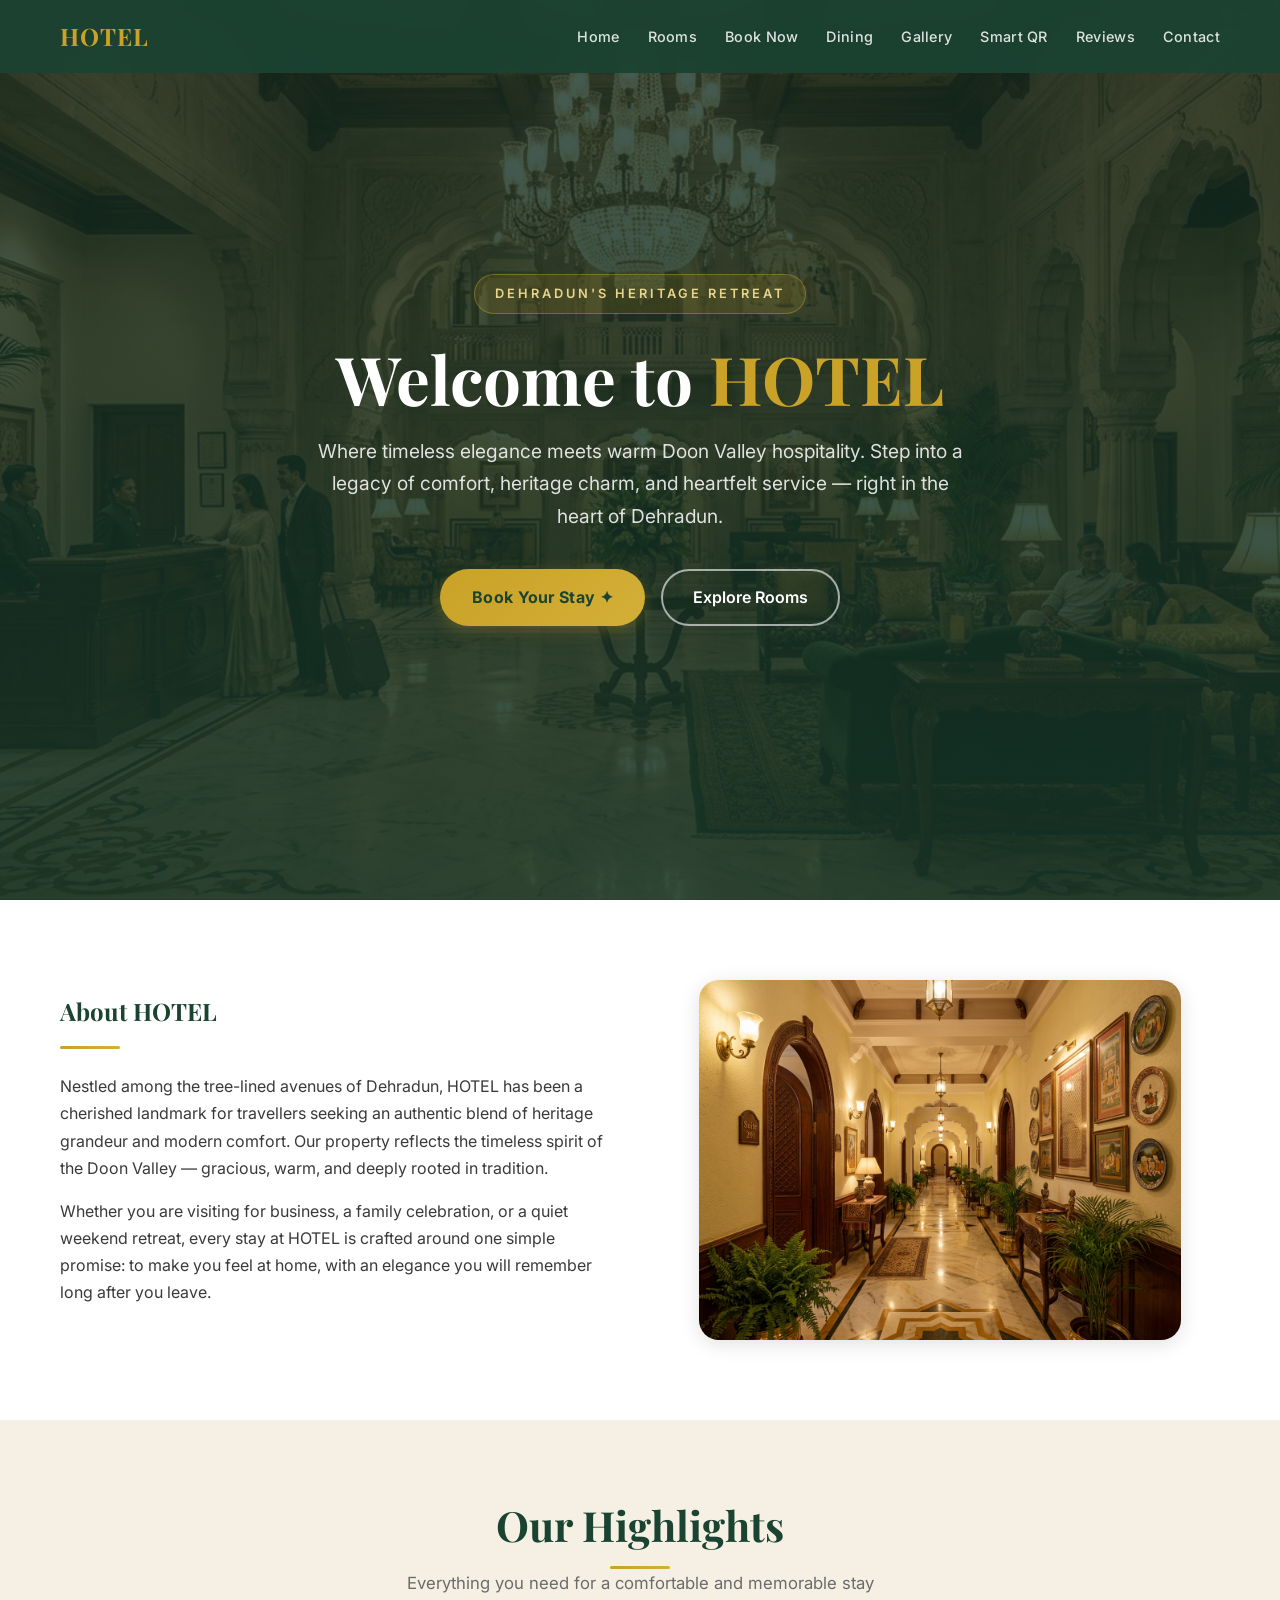
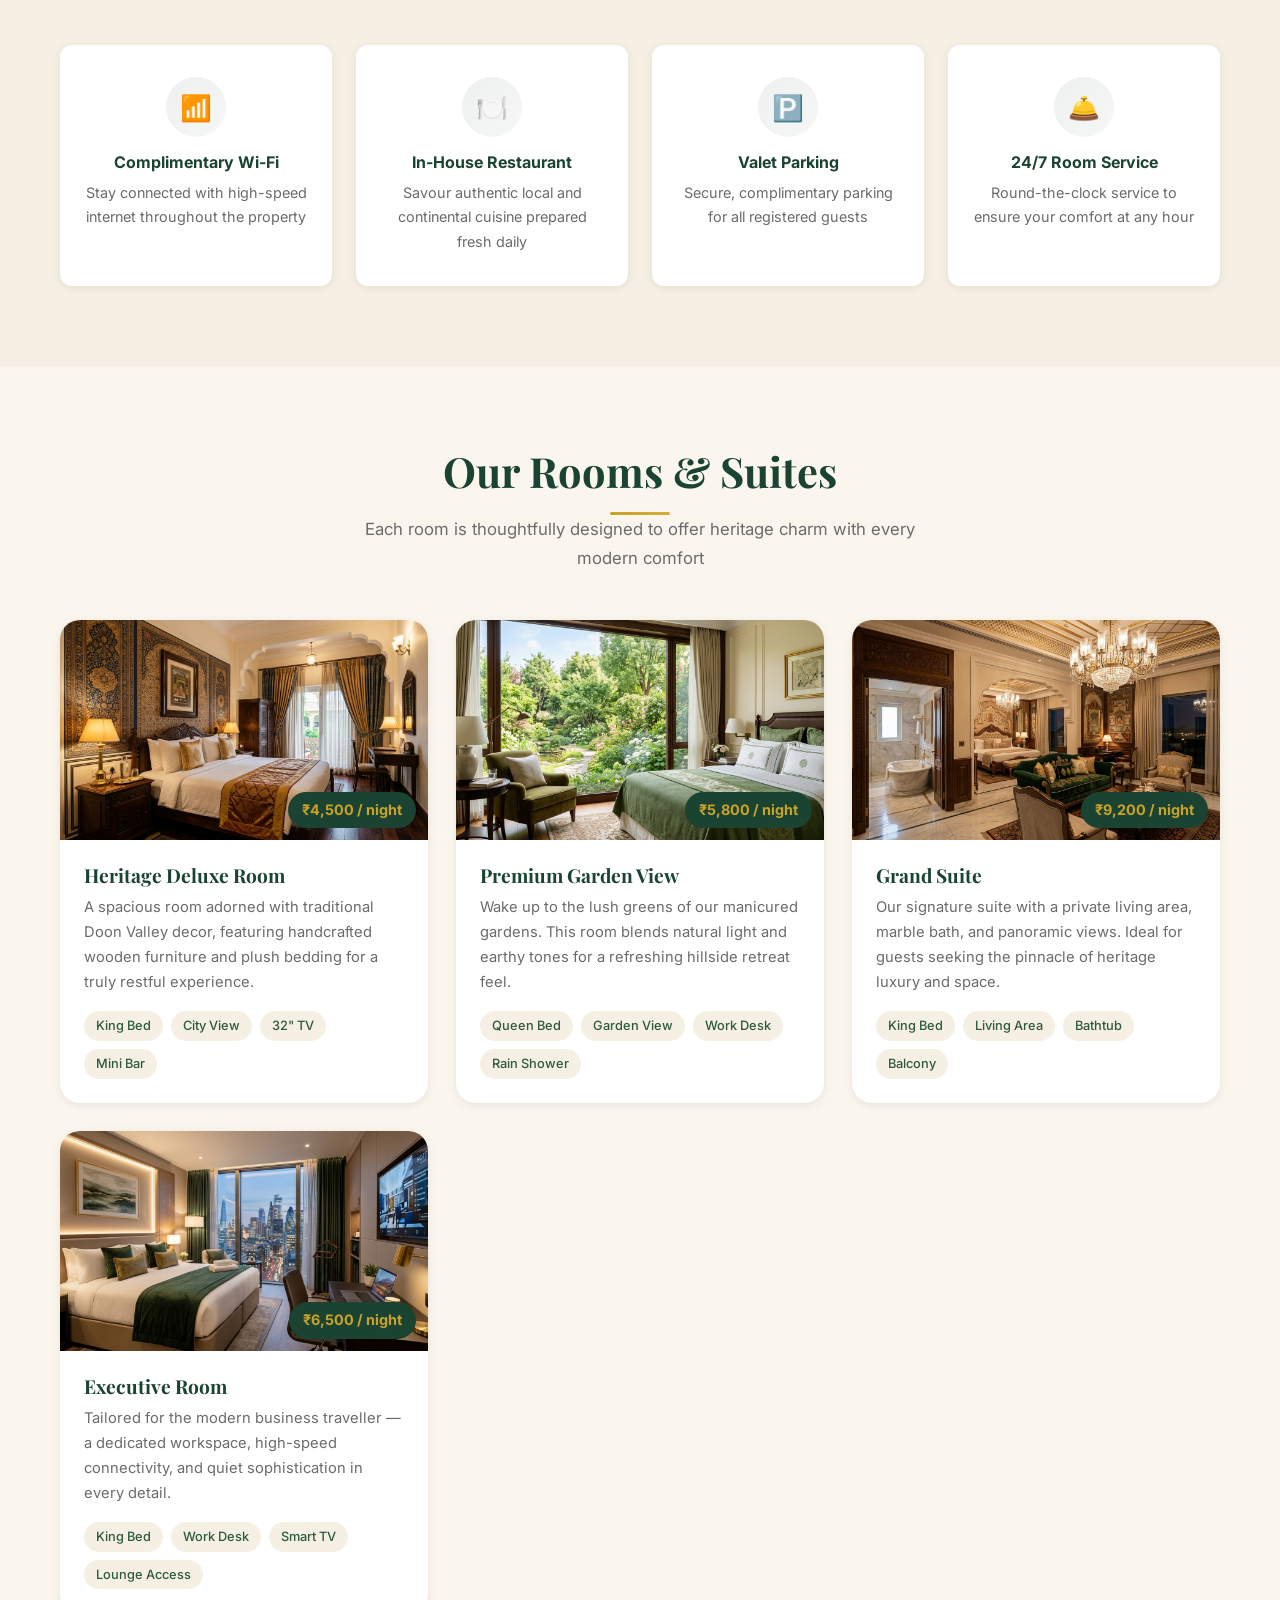
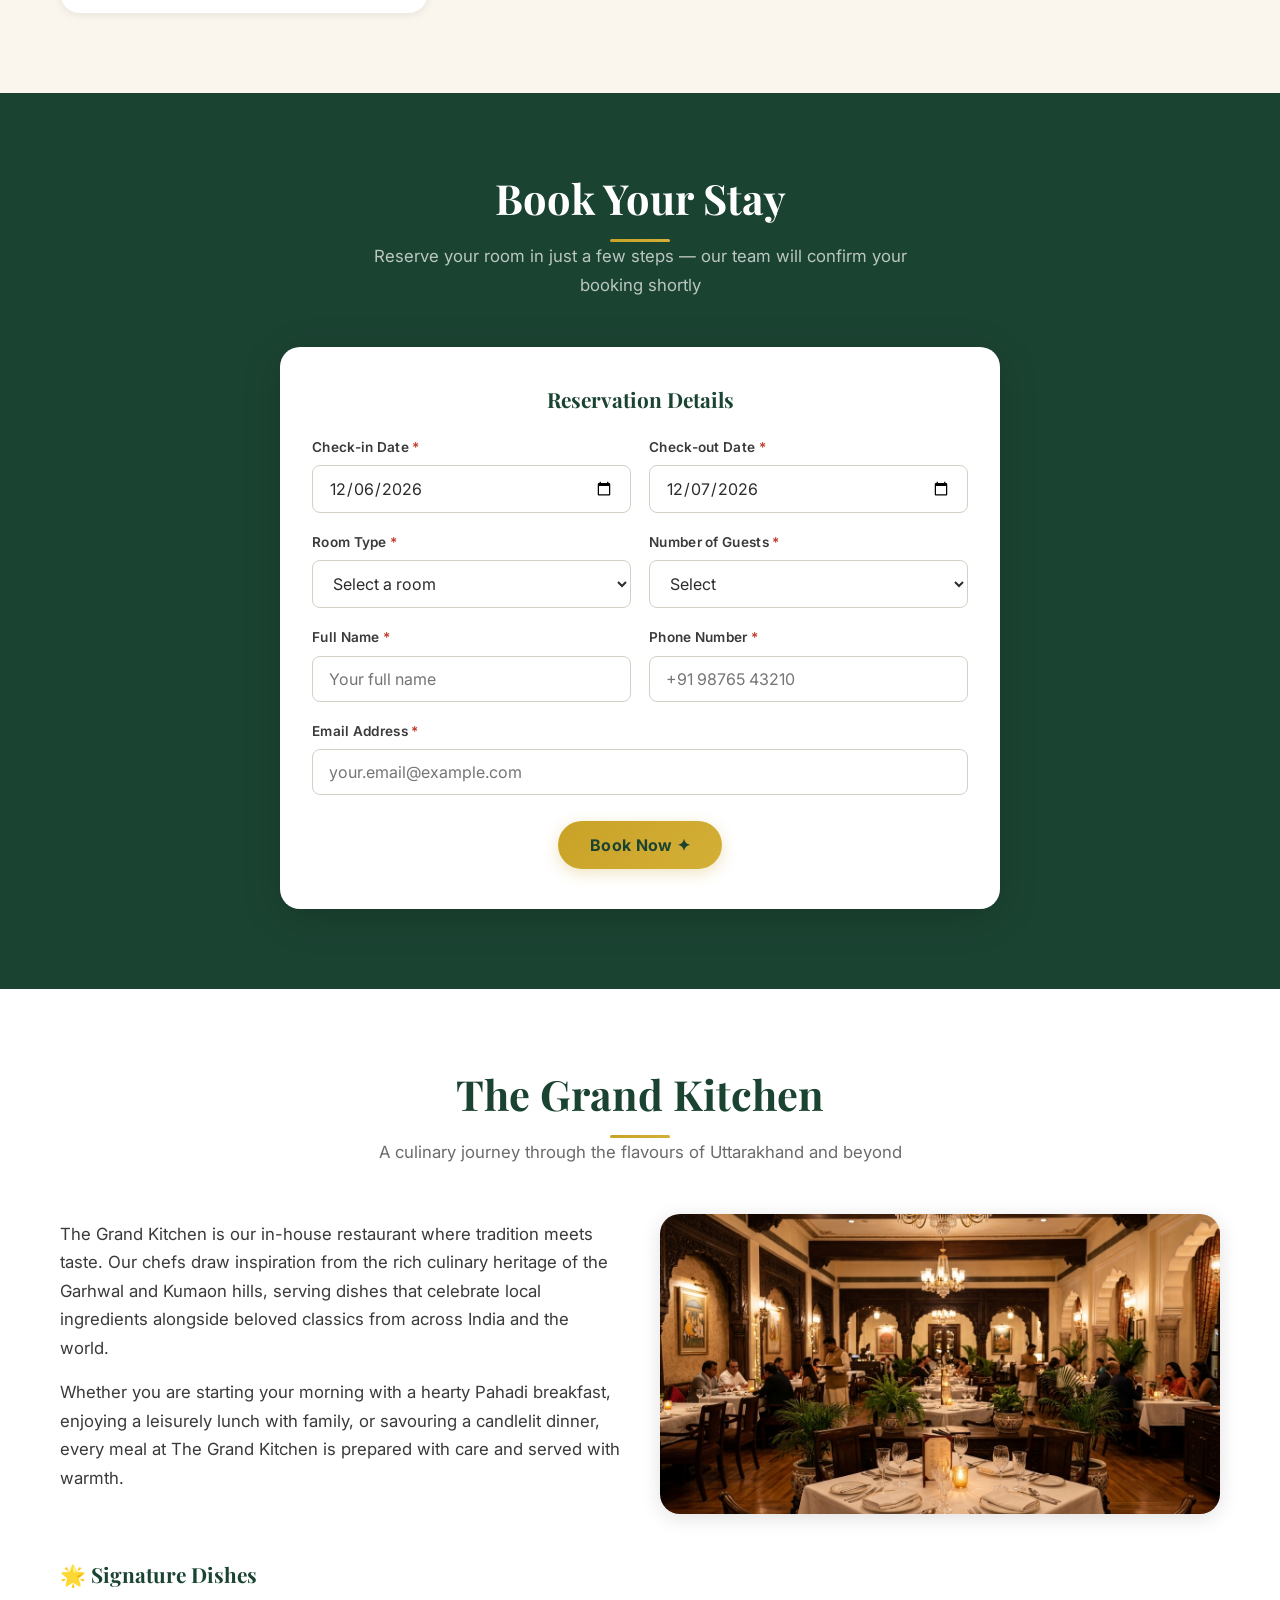
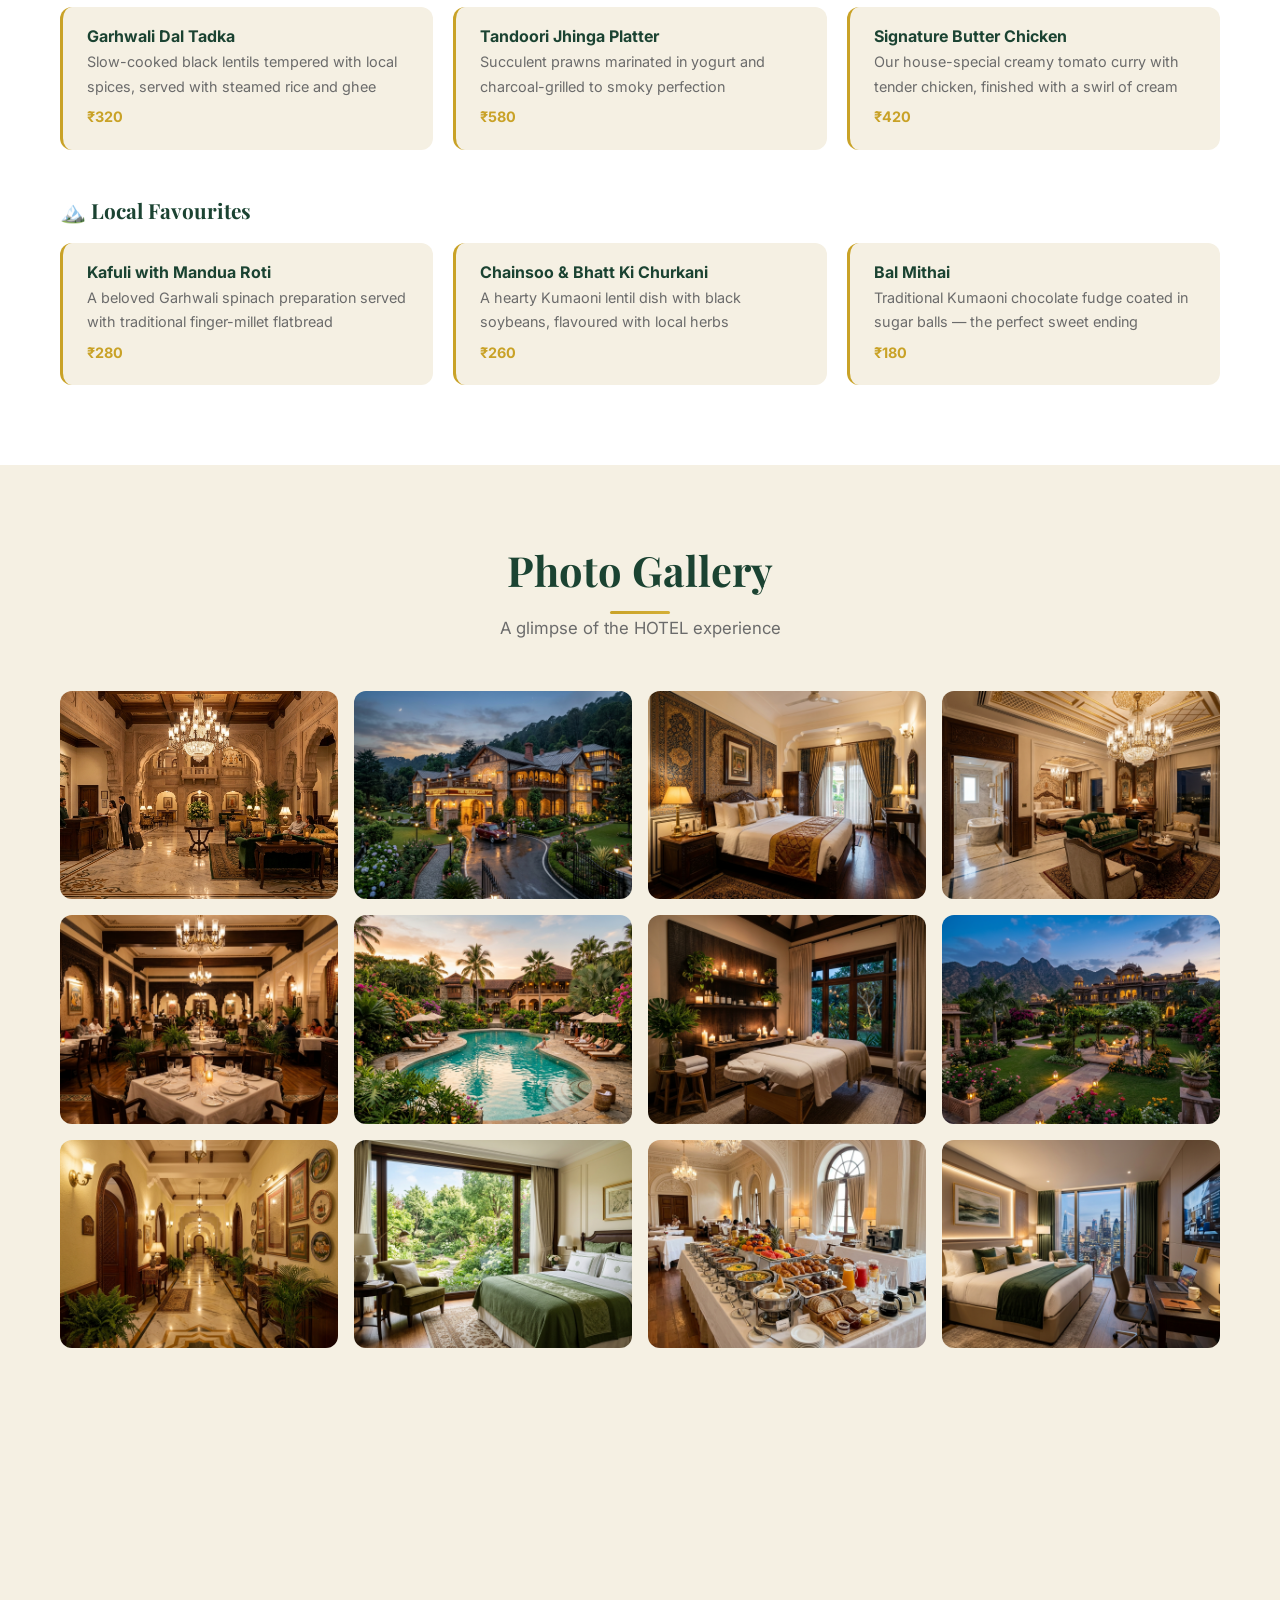
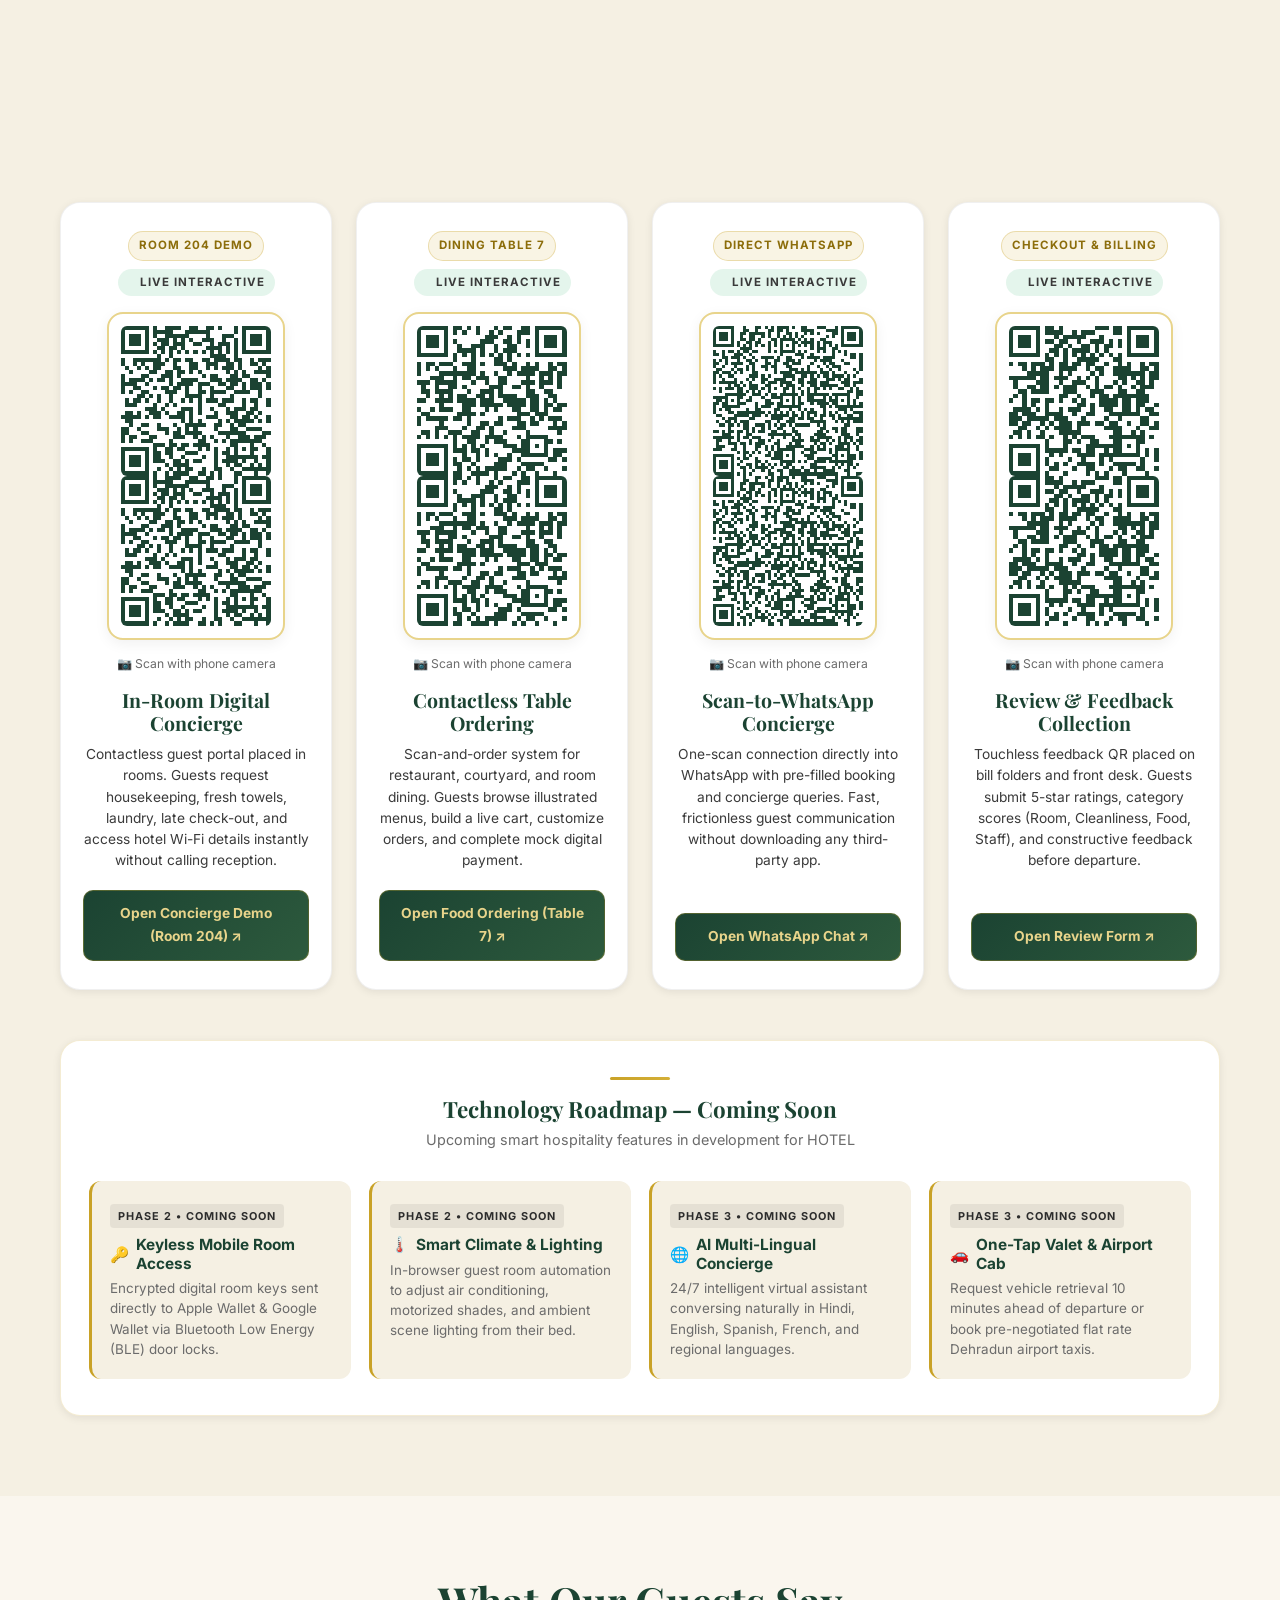
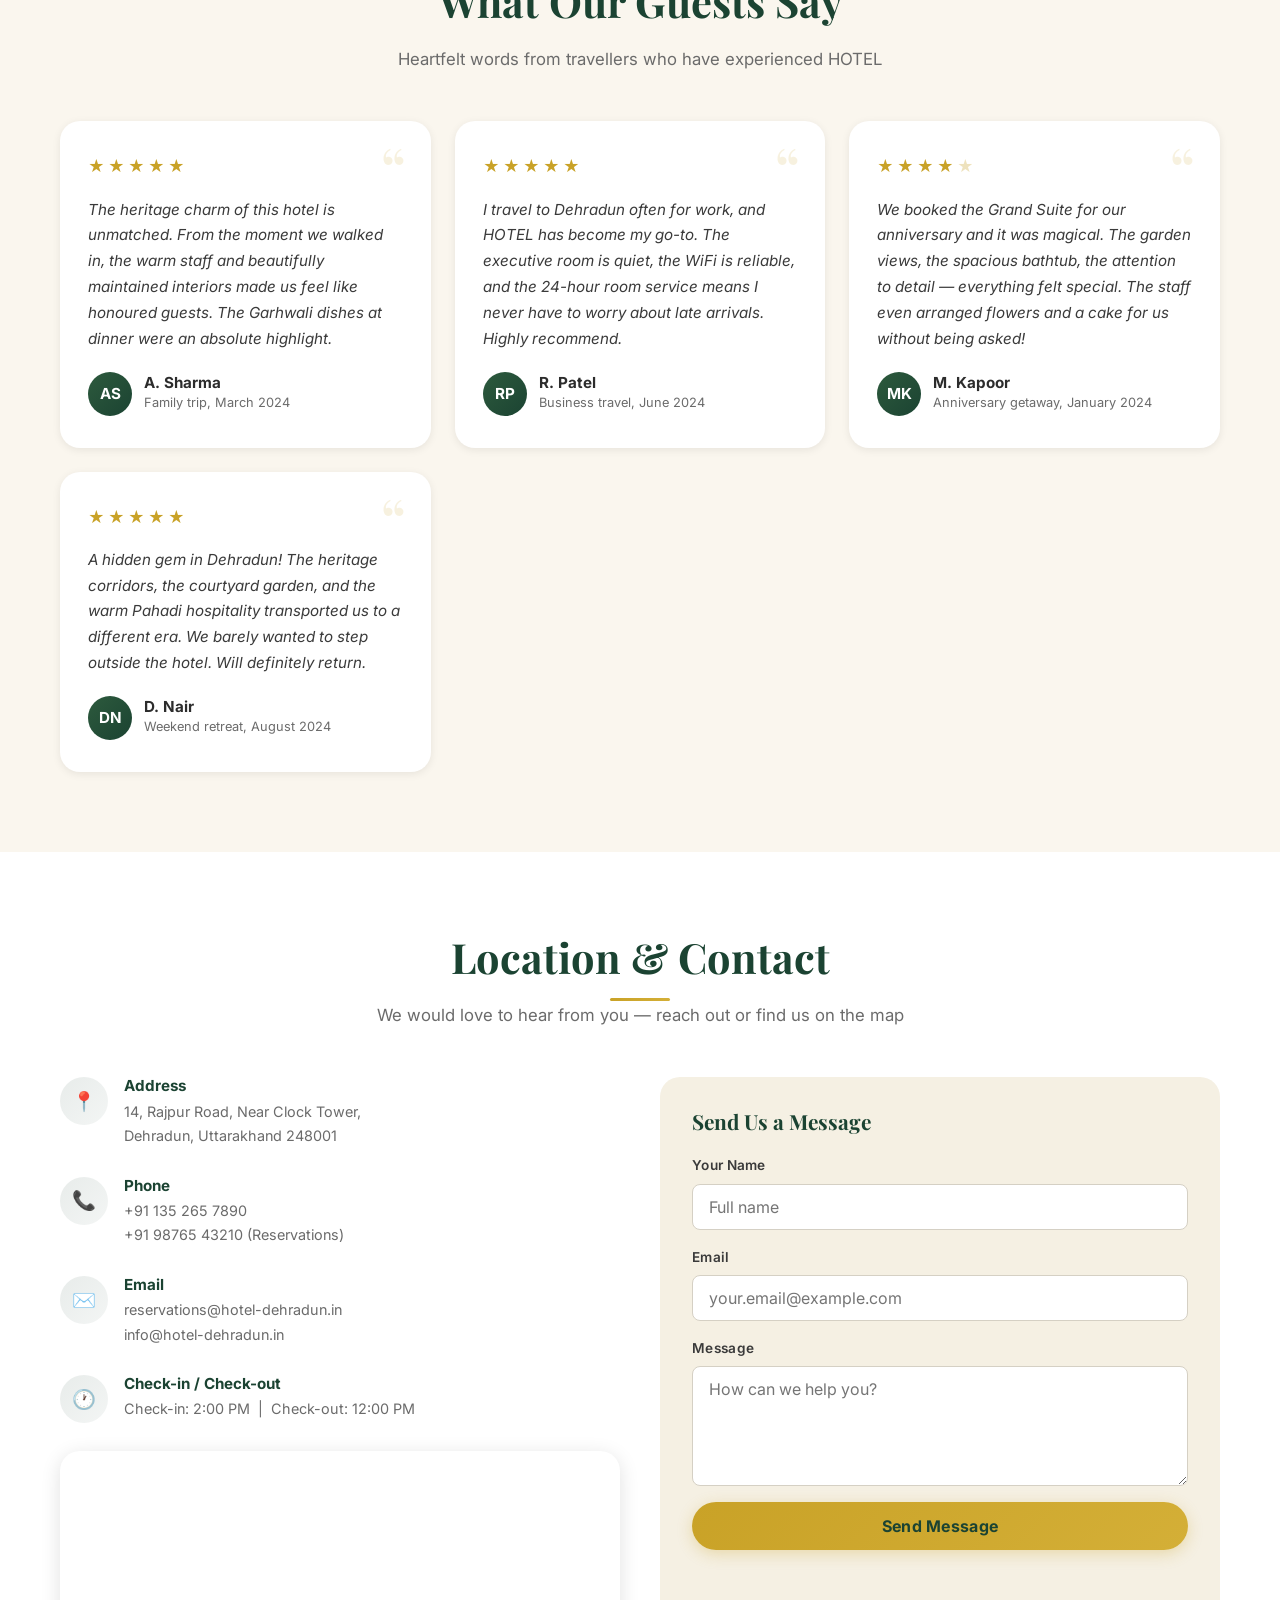
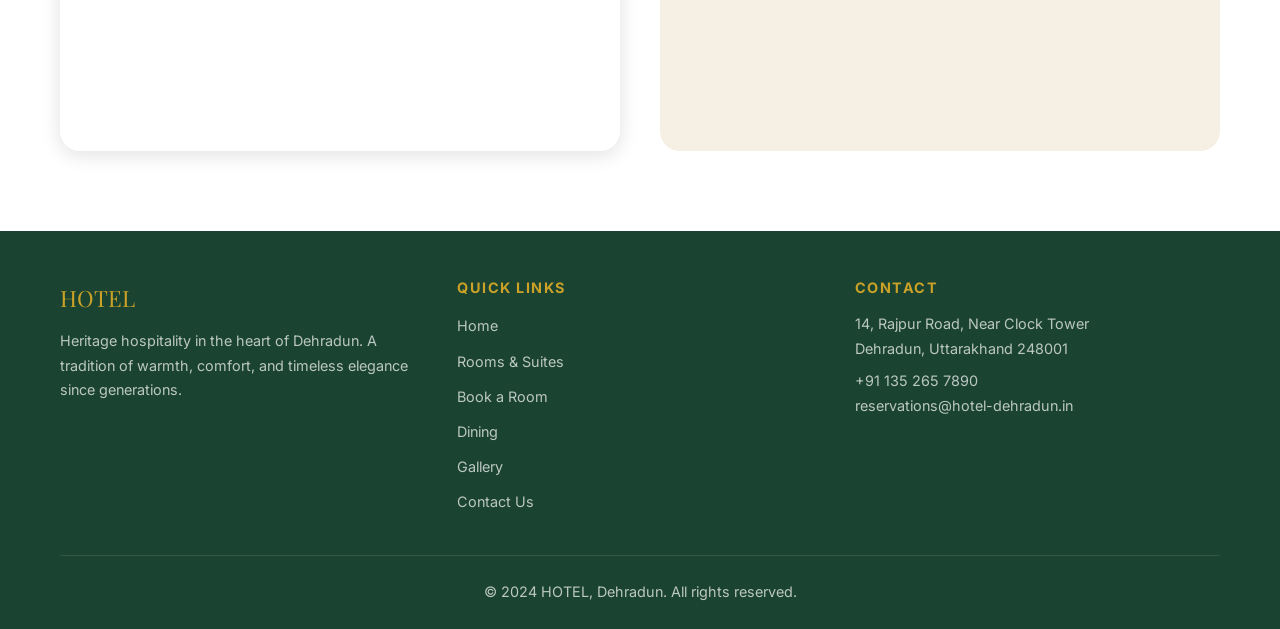
==== commit e9aeb571: "Update README with instructions and update QR Wi-Fi IP" ====
--- a/index.html
+++ b/index.html
@@ -397,7 +397,7 @@
           </div>
         </div>
         <div class="qr-target-switcher">
-          <button class="qr-switch-btn active" id="btnLanIp" onclick="switchQrHost('lan')">📶 Phone Wi-Fi (172.16.69.63)</button>
+          <button class="qr-switch-btn active" id="btnLanIp" onclick="switchQrHost('lan')">📶 Phone Wi-Fi (172.16.71.216)</button>
           <button class="qr-switch-btn" id="btnLocalhost" onclick="switchQrHost('local')">💻 Laptop (localhost)</button>
         </div>
       </div>
@@ -863,7 +863,7 @@
 
     // ===== SMART QR CODE GENERATION =====
     let currentQrMode = (window.location.hostname === 'localhost' || window.location.hostname === '127.0.0.1') ? 'lan' : 'current';
-    const LAN_IP = '172.16.69.63';
+    const LAN_IP = '172.16.71.216';
     const PORT = window.location.port || '8080';
 
     function getBaseUrl() {
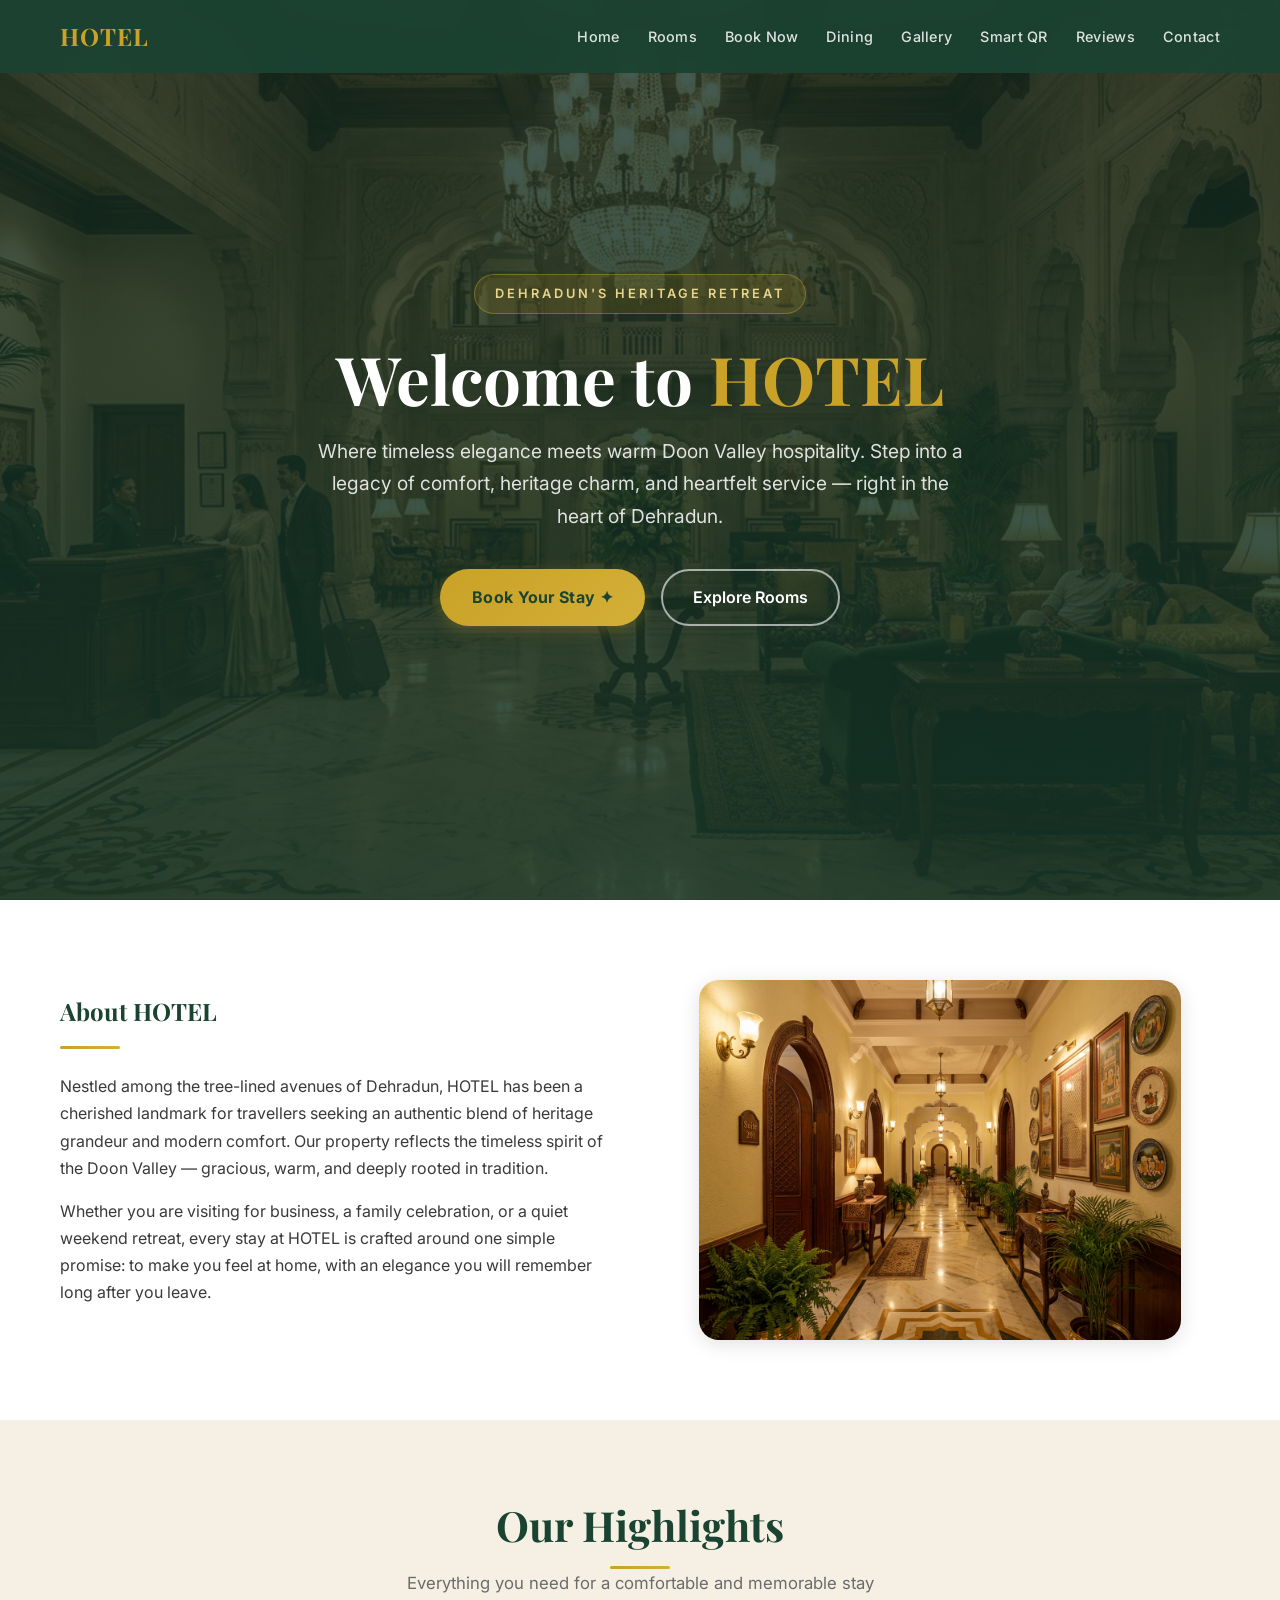
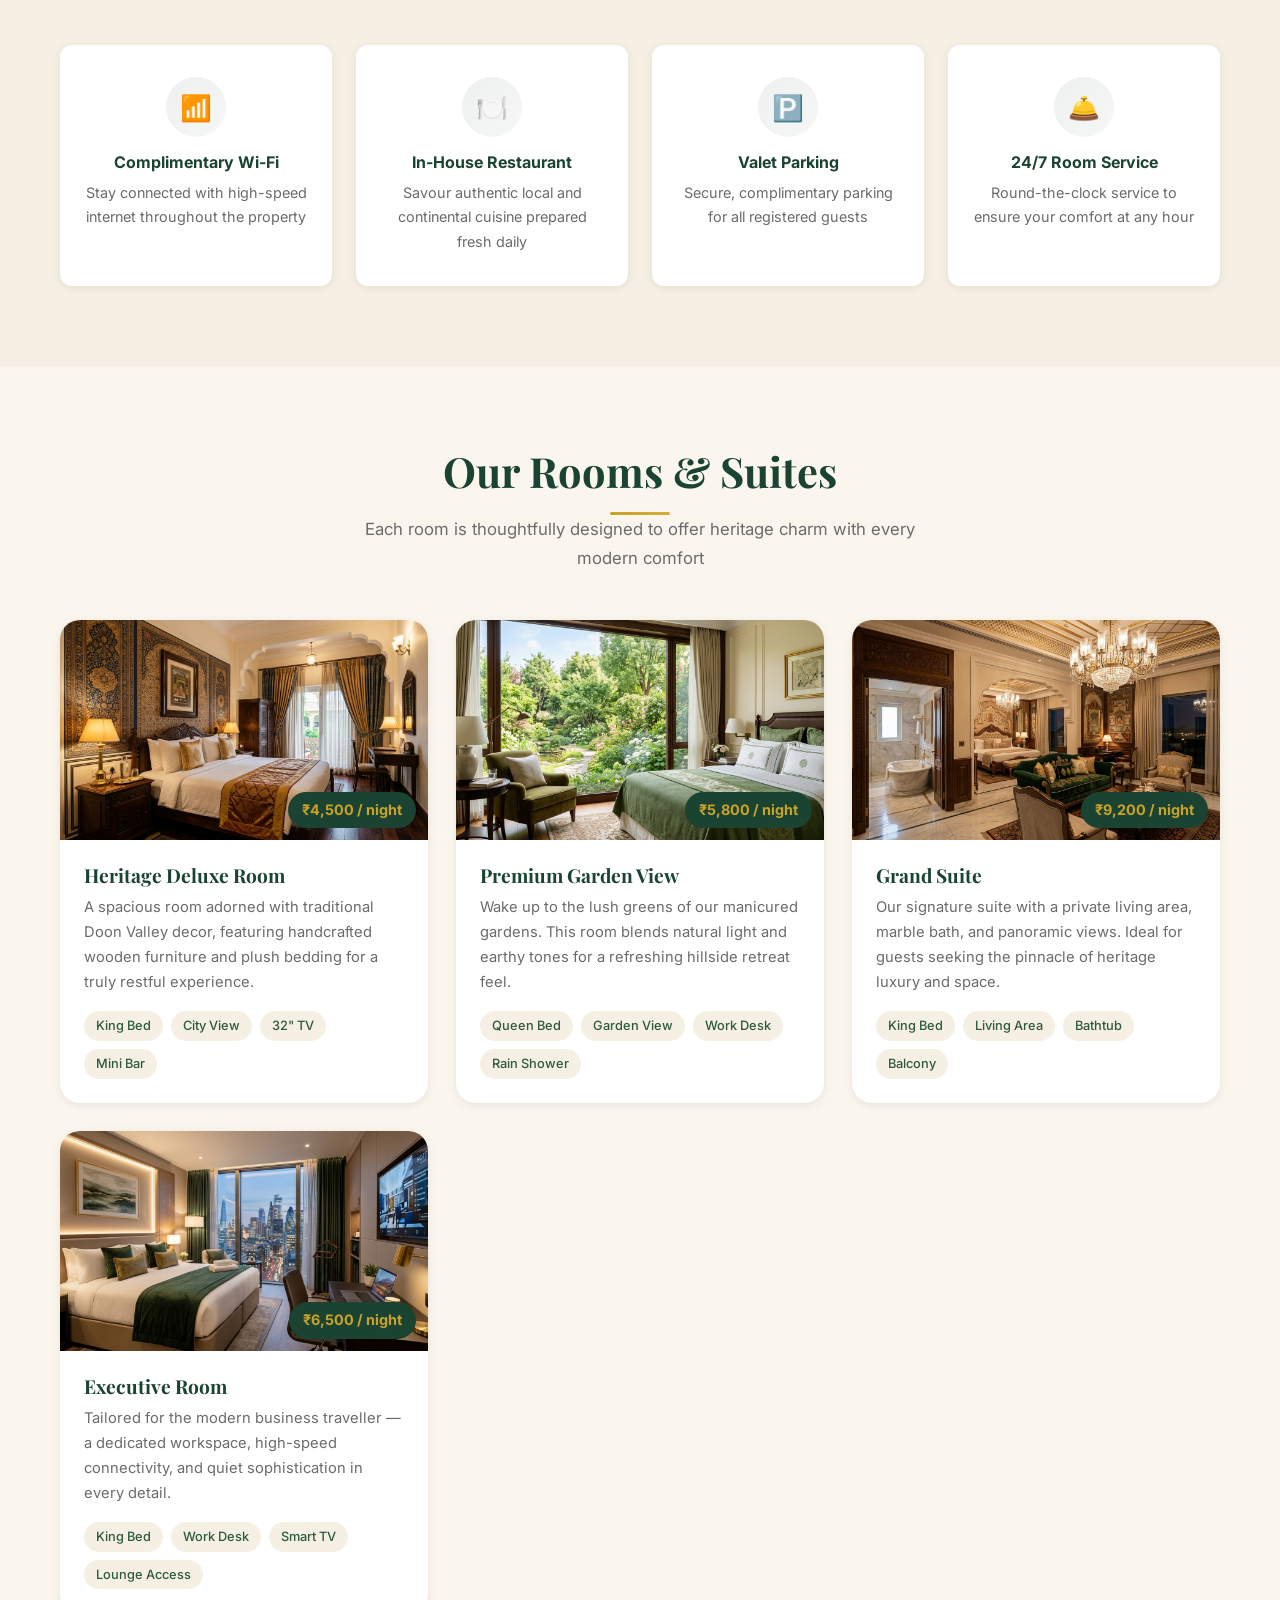
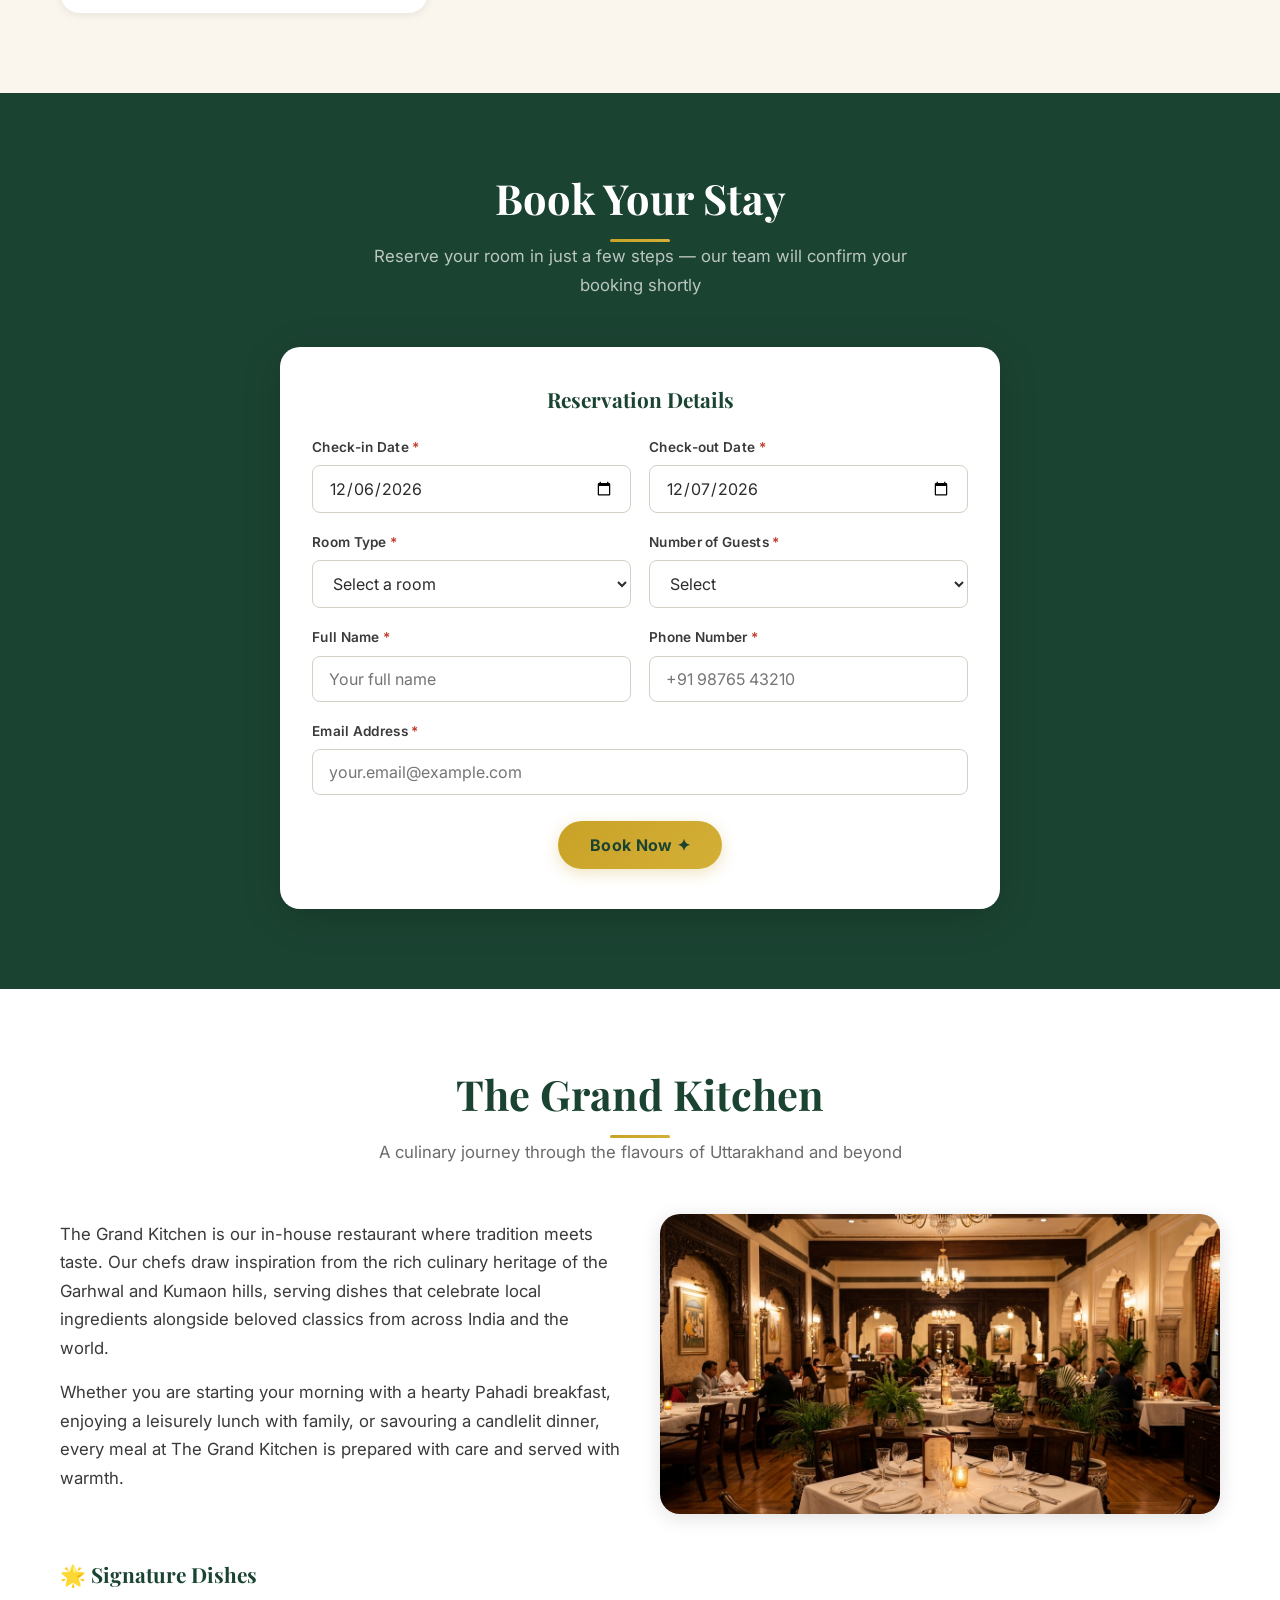
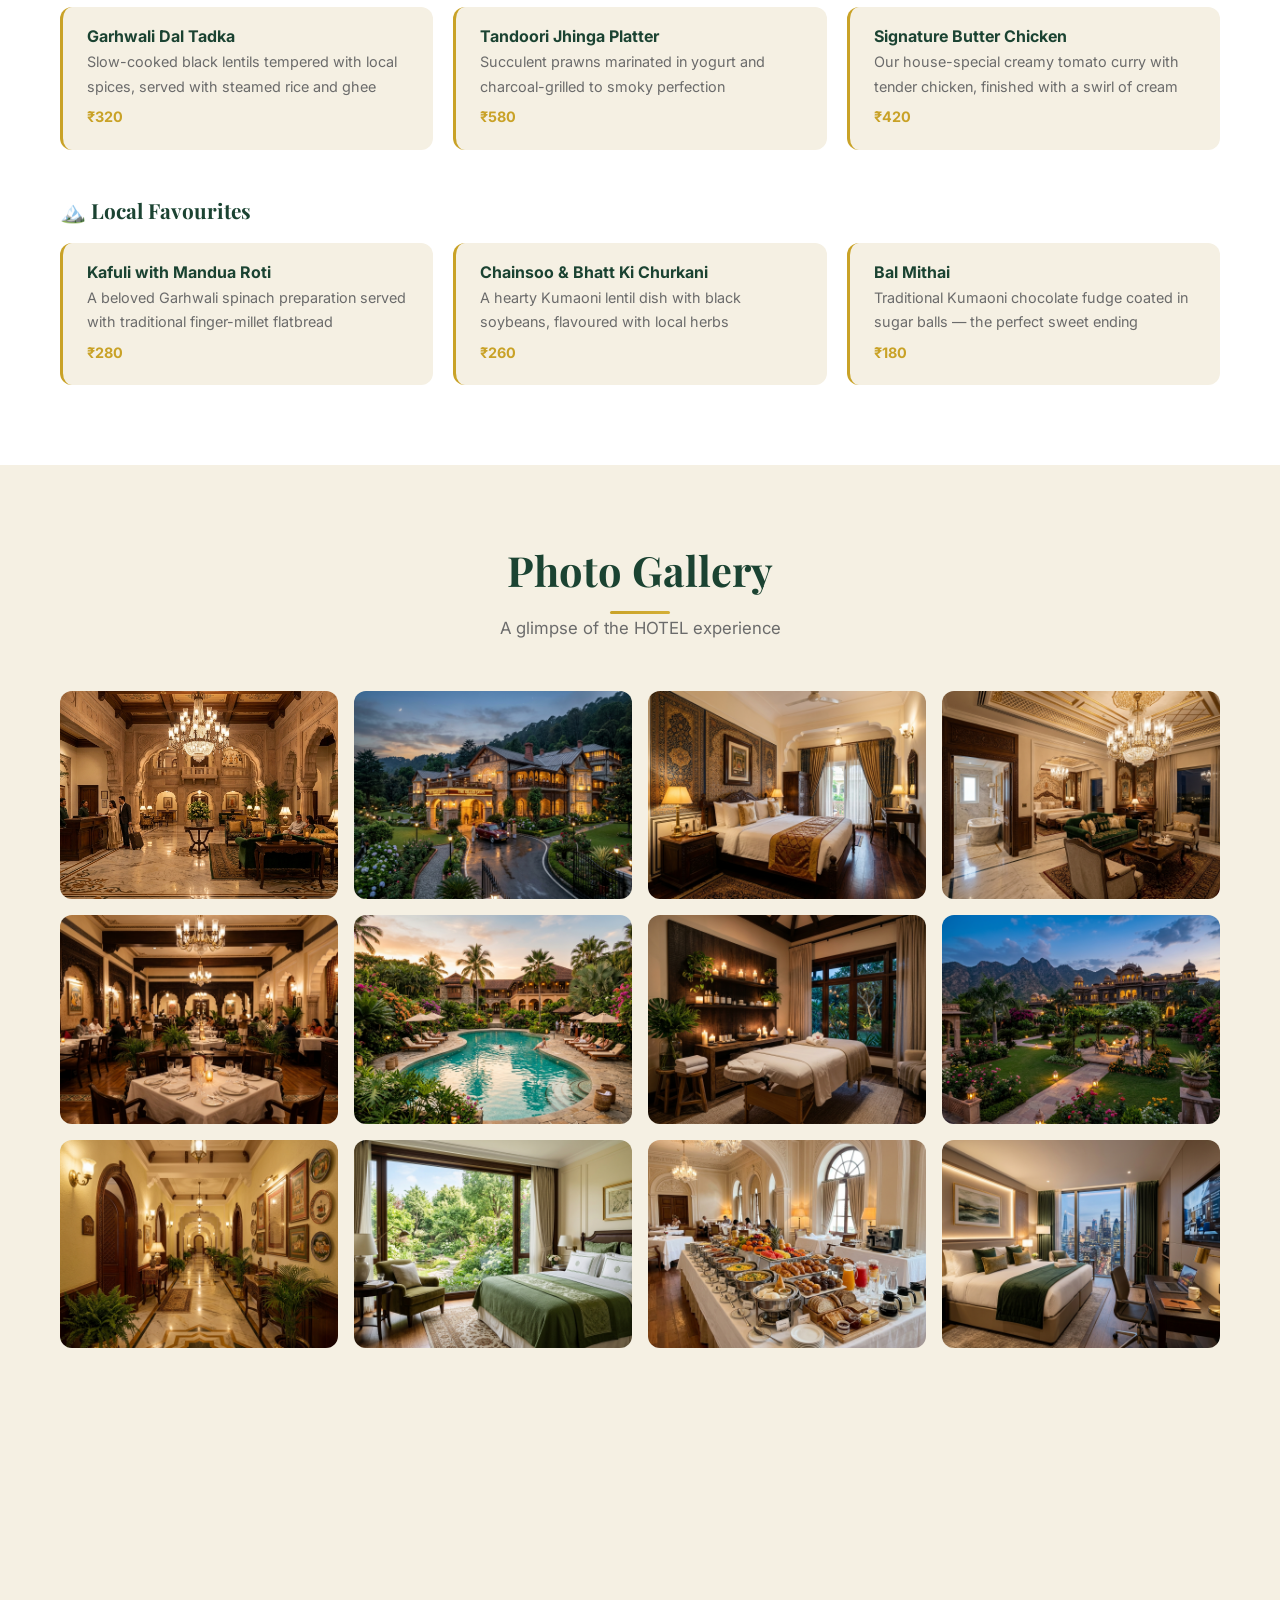
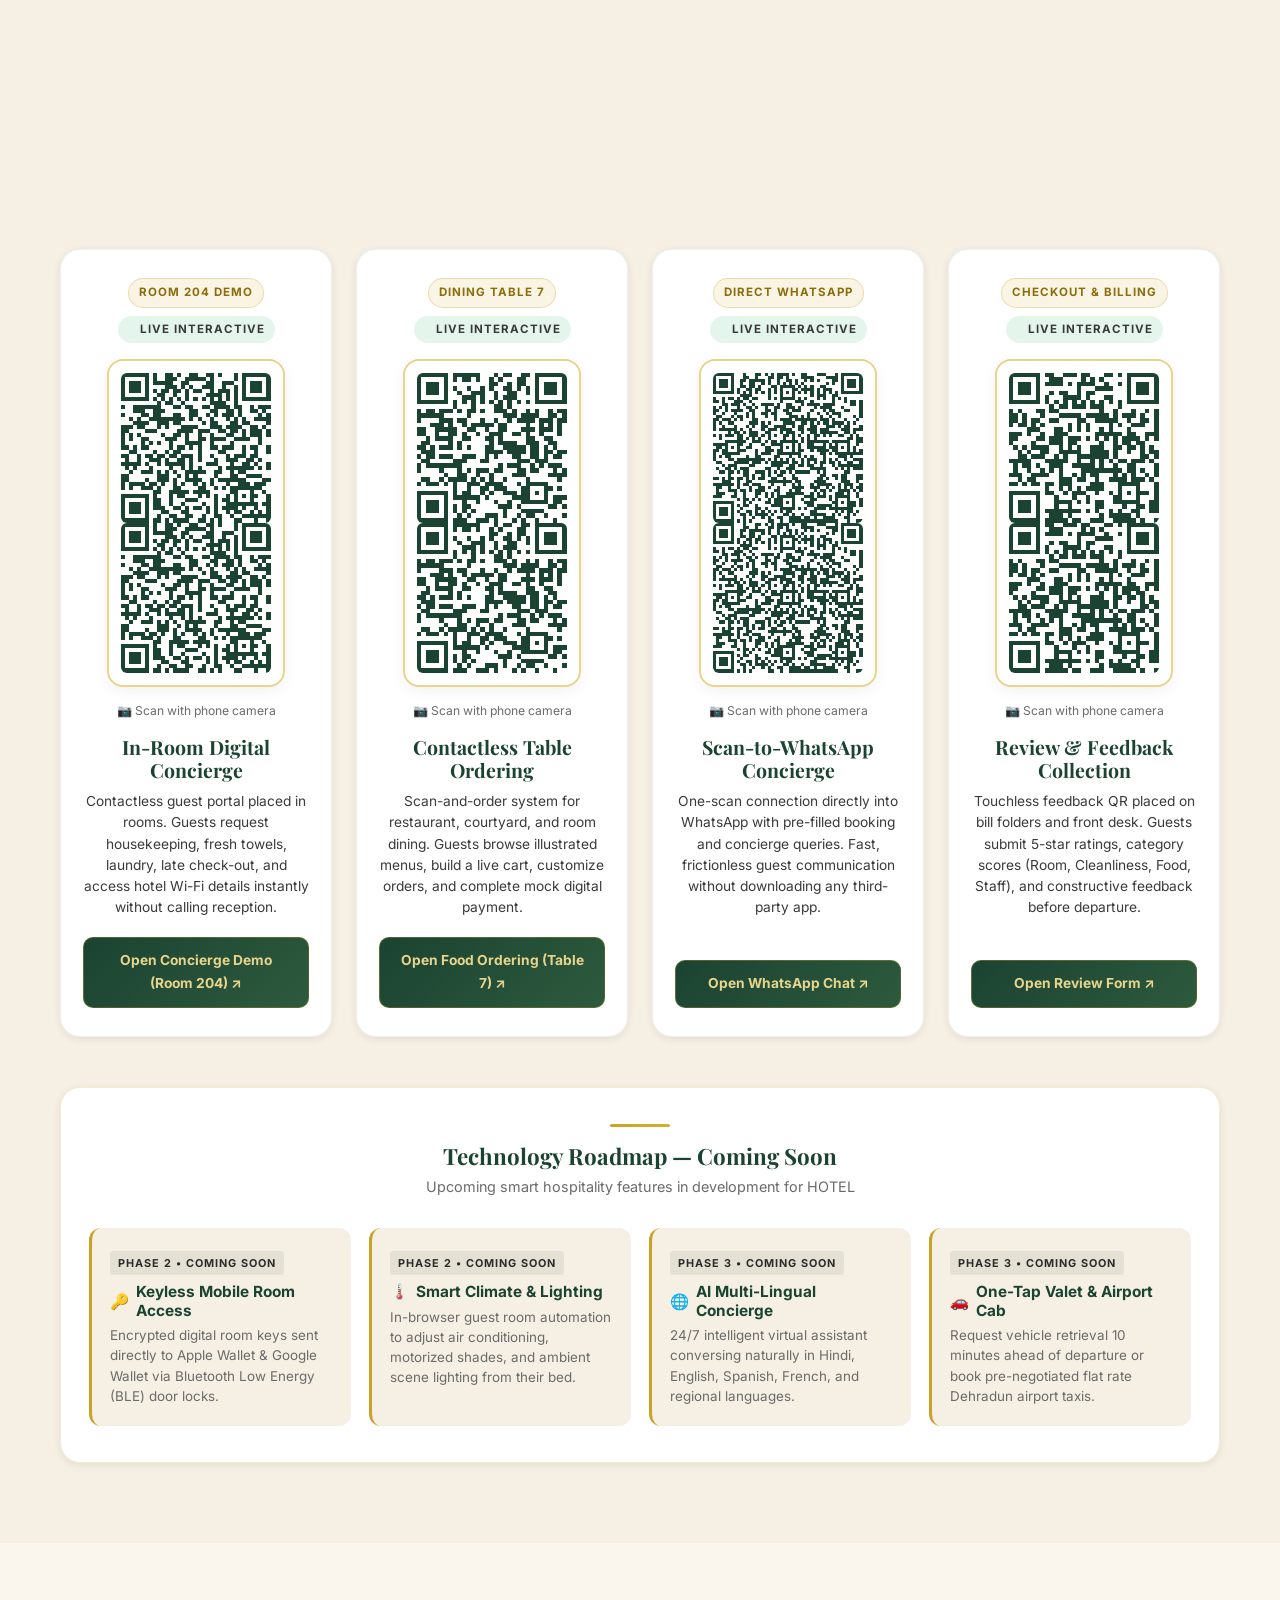
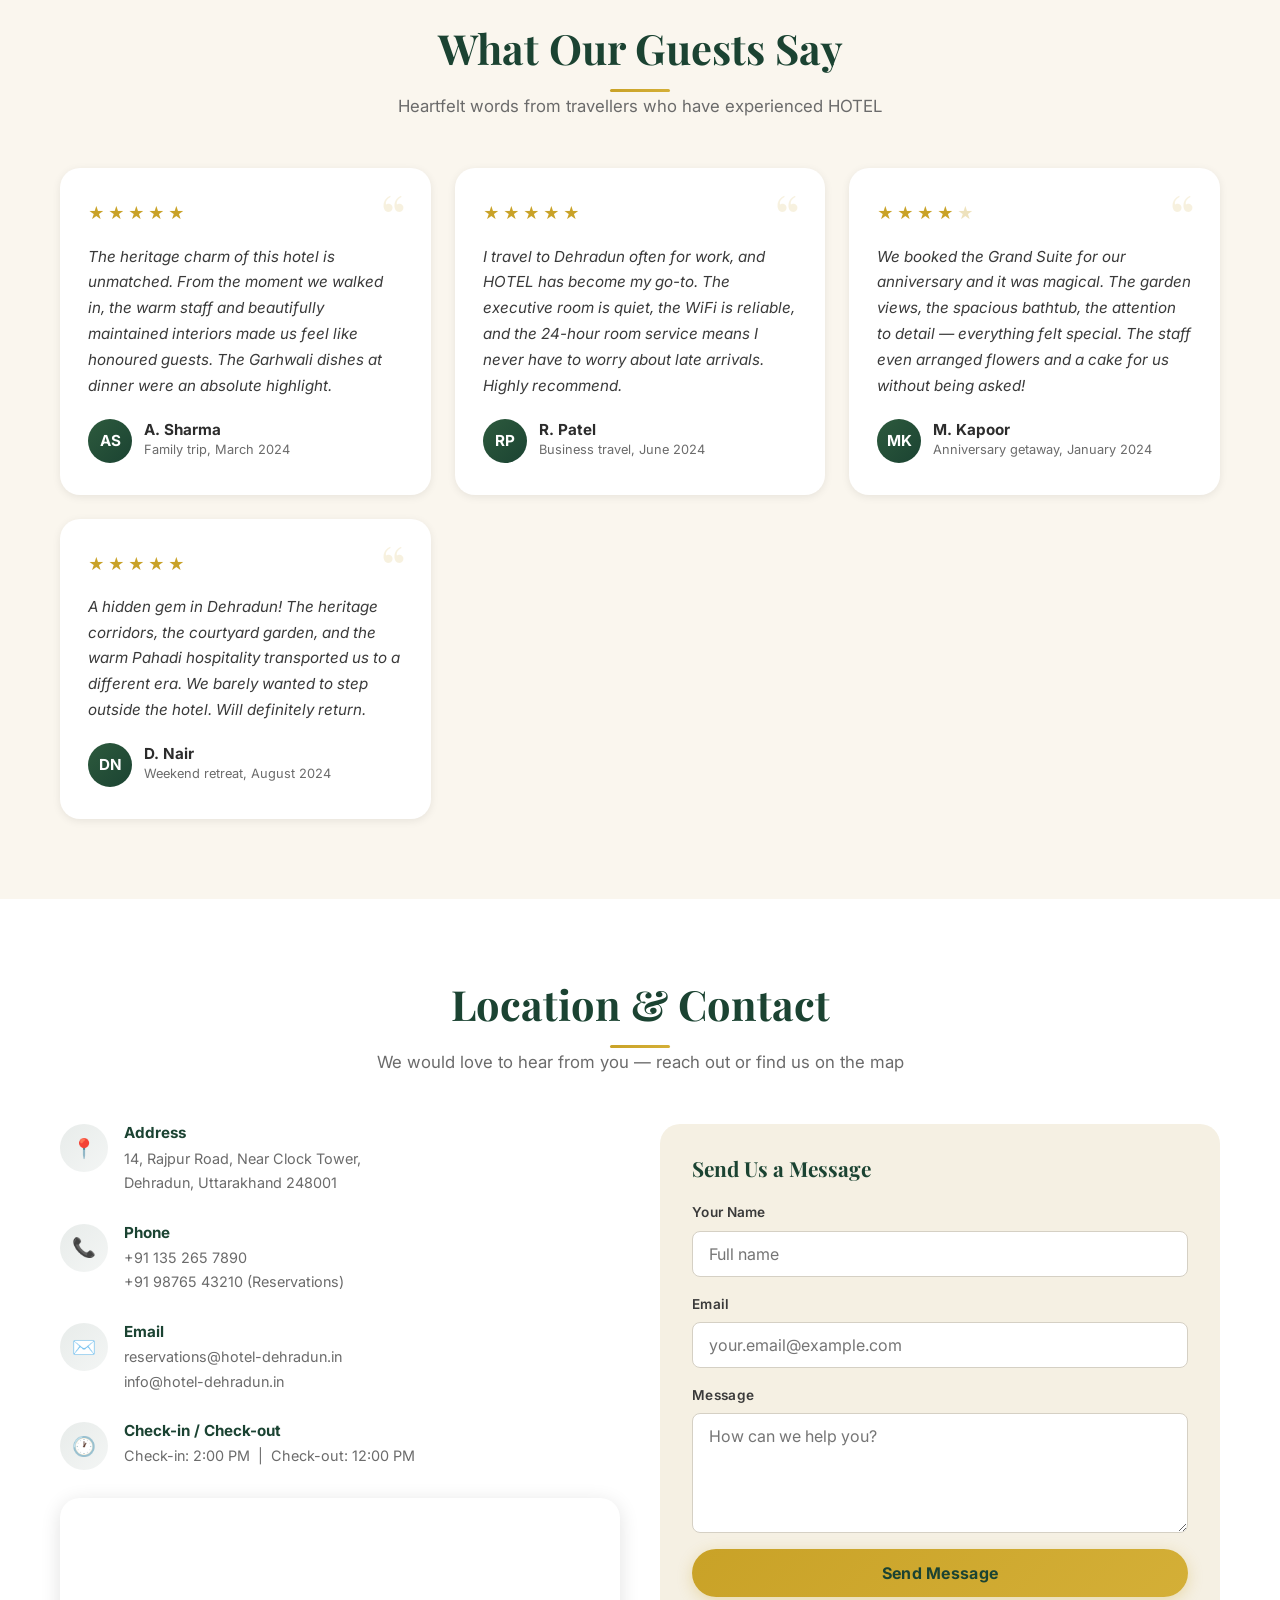
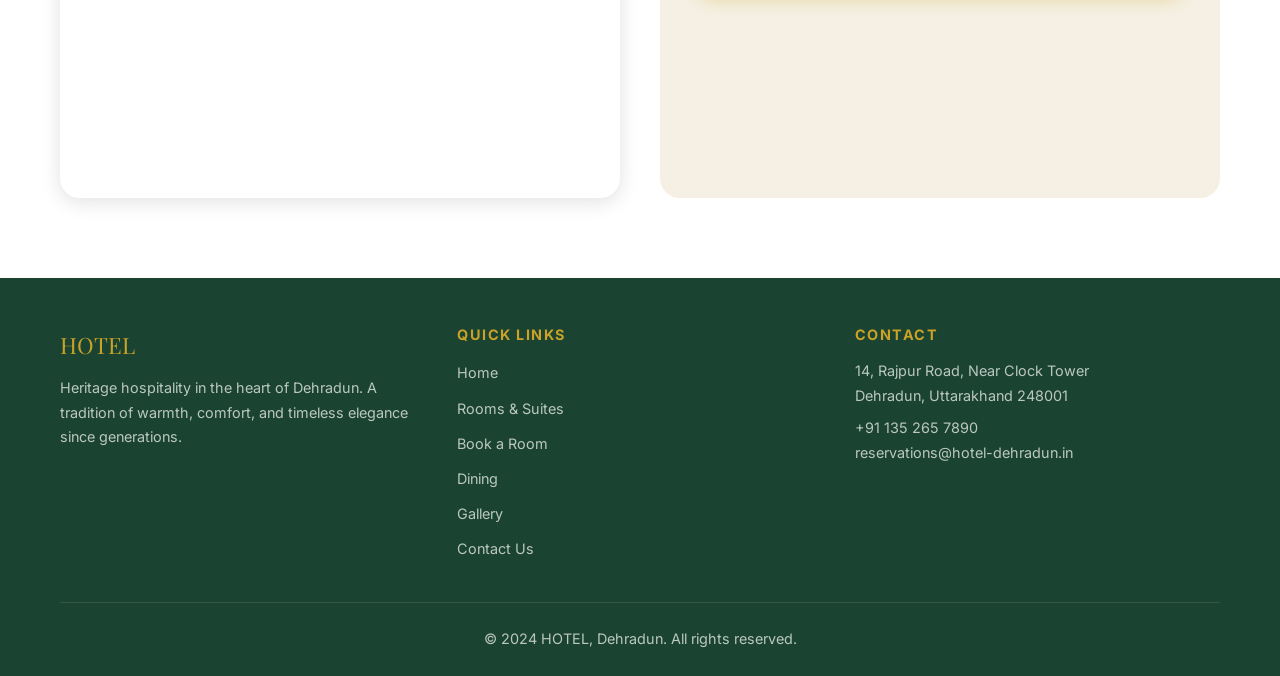
==== commit 46c9241e: "Support live public HTTPS tunnel for flawless mobile QR scanning" ====
--- a/index.html
+++ b/index.html
@@ -397,8 +397,9 @@
           </div>
         </div>
         <div class="qr-target-switcher">
-          <button class="qr-switch-btn active" id="btnLanIp" onclick="switchQrHost('lan')">📶 Phone Wi-Fi (172.16.71.216)</button>
-          <button class="qr-switch-btn" id="btnLocalhost" onclick="switchQrHost('local')">💻 Laptop (localhost)</button>
+          <button class="qr-switch-btn active" id="btnTunnel" onclick="switchQrHost('tunnel')">🌐 Public HTTPS (All Phones & Networks)</button>
+          <button class="qr-switch-btn" id="btnLanIp" onclick="switchQrHost('lan')">📶 Wi-Fi IP (172.16.71.216)</button>
+          <button class="qr-switch-btn" id="btnLocalhost" onclick="switchQrHost('local')">💻 Localhost</button>
         </div>
       </div>
 
@@ -862,12 +863,15 @@
     });
 
     // ===== SMART QR CODE GENERATION =====
-    let currentQrMode = (window.location.hostname === 'localhost' || window.location.hostname === '127.0.0.1') ? 'lan' : 'current';
+    const TUNNEL_URL = 'https://a4ee0537aeb823.lhr.life/';
+    let currentQrMode = (window.location.hostname === 'localhost' || window.location.hostname === '127.0.0.1') ? 'tunnel' : 'current';
     const LAN_IP = '172.16.71.216';
     const PORT = window.location.port || '8080';
 
     function getBaseUrl() {
-      if (currentQrMode === 'lan') {
+      if (currentQrMode === 'tunnel') {
+        return TUNNEL_URL;
+      } else if (currentQrMode === 'lan') {
         return 'http://' + LAN_IP + (PORT ? ':' + PORT : '') + '/';
       } else if (currentQrMode === 'local') {
         return 'http://localhost' + (PORT ? ':' + PORT : '') + '/';
@@ -923,8 +927,10 @@
       // Update target hint
       const hint = document.getElementById('qrTargetHint');
       if (hint) {
-        if (currentQrMode === 'lan') {
-          hint.innerHTML = 'Encoding phone Wi-Fi URL: <strong style="color:var(--green-dark);">' + base + '</strong> (Ready to scan from real phones on Wi-Fi)';
+        if (currentQrMode === 'tunnel') {
+          hint.innerHTML = 'Encoding live secure URL: <strong style="color:var(--green-dark);">' + base + '</strong> (Scannable from ANY smartphone & mobile network)';
+        } else if (currentQrMode === 'lan') {
+          hint.innerHTML = 'Encoding local Wi-Fi URL: <strong style="color:var(--green-dark);">' + base + '</strong> (Phones on same Wi-Fi)';
         } else {
           hint.innerHTML = 'Encoding local URL: <strong style="color:var(--green-dark);">' + base + '</strong> (For browser testing on this laptop)';
         }
@@ -933,12 +939,12 @@
 
     function switchQrHost(mode) {
       currentQrMode = mode;
+      const btnTunnel = document.getElementById('btnTunnel');
       const btnLan = document.getElementById('btnLanIp');
       const btnLocal = document.getElementById('btnLocalhost');
-      if (btnLan && btnLocal) {
-        btnLan.classList.toggle('active', mode === 'lan');
-        btnLocal.classList.toggle('active', mode === 'local');
-      }
+      if (btnTunnel) btnTunnel.classList.toggle('active', mode === 'tunnel');
+      if (btnLan) btnLan.classList.toggle('active', mode === 'lan');
+      if (btnLocal) btnLocal.classList.toggle('active', mode === 'local');
       renderQRCodes();
     }
 
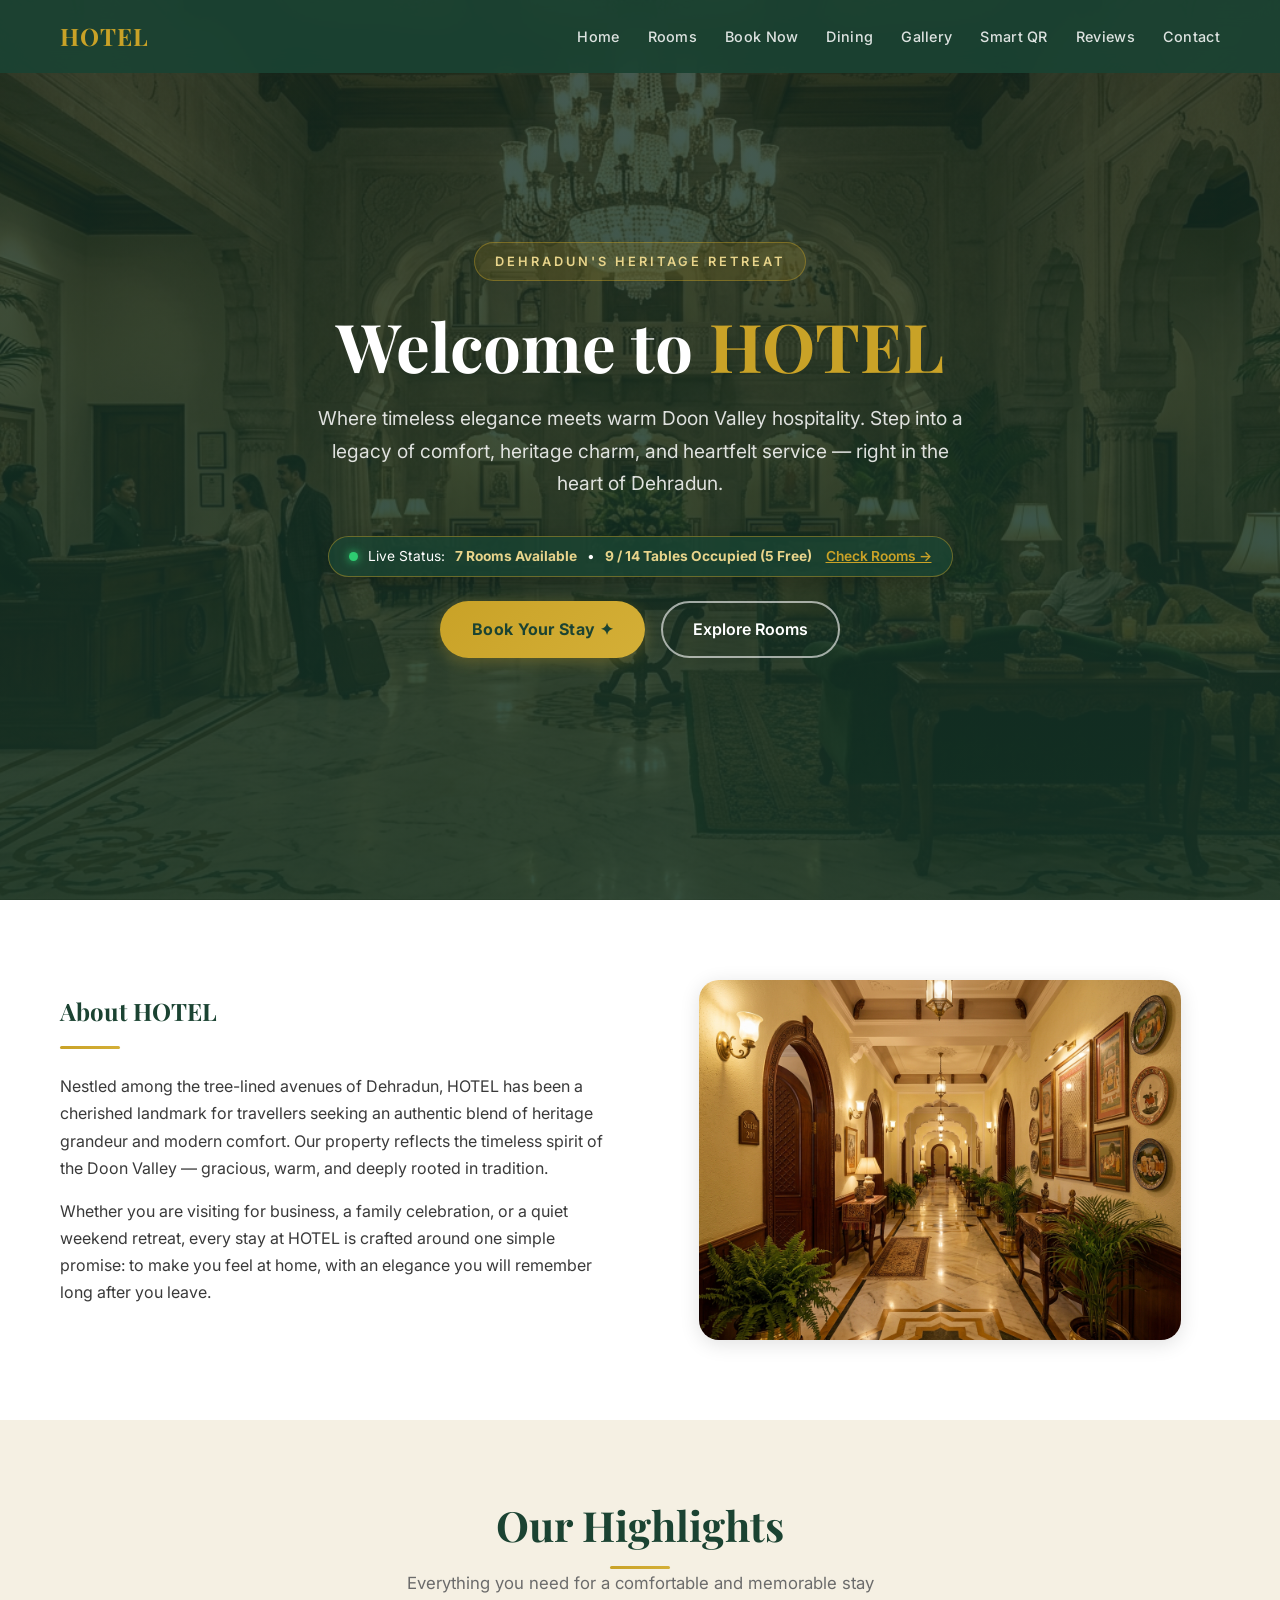
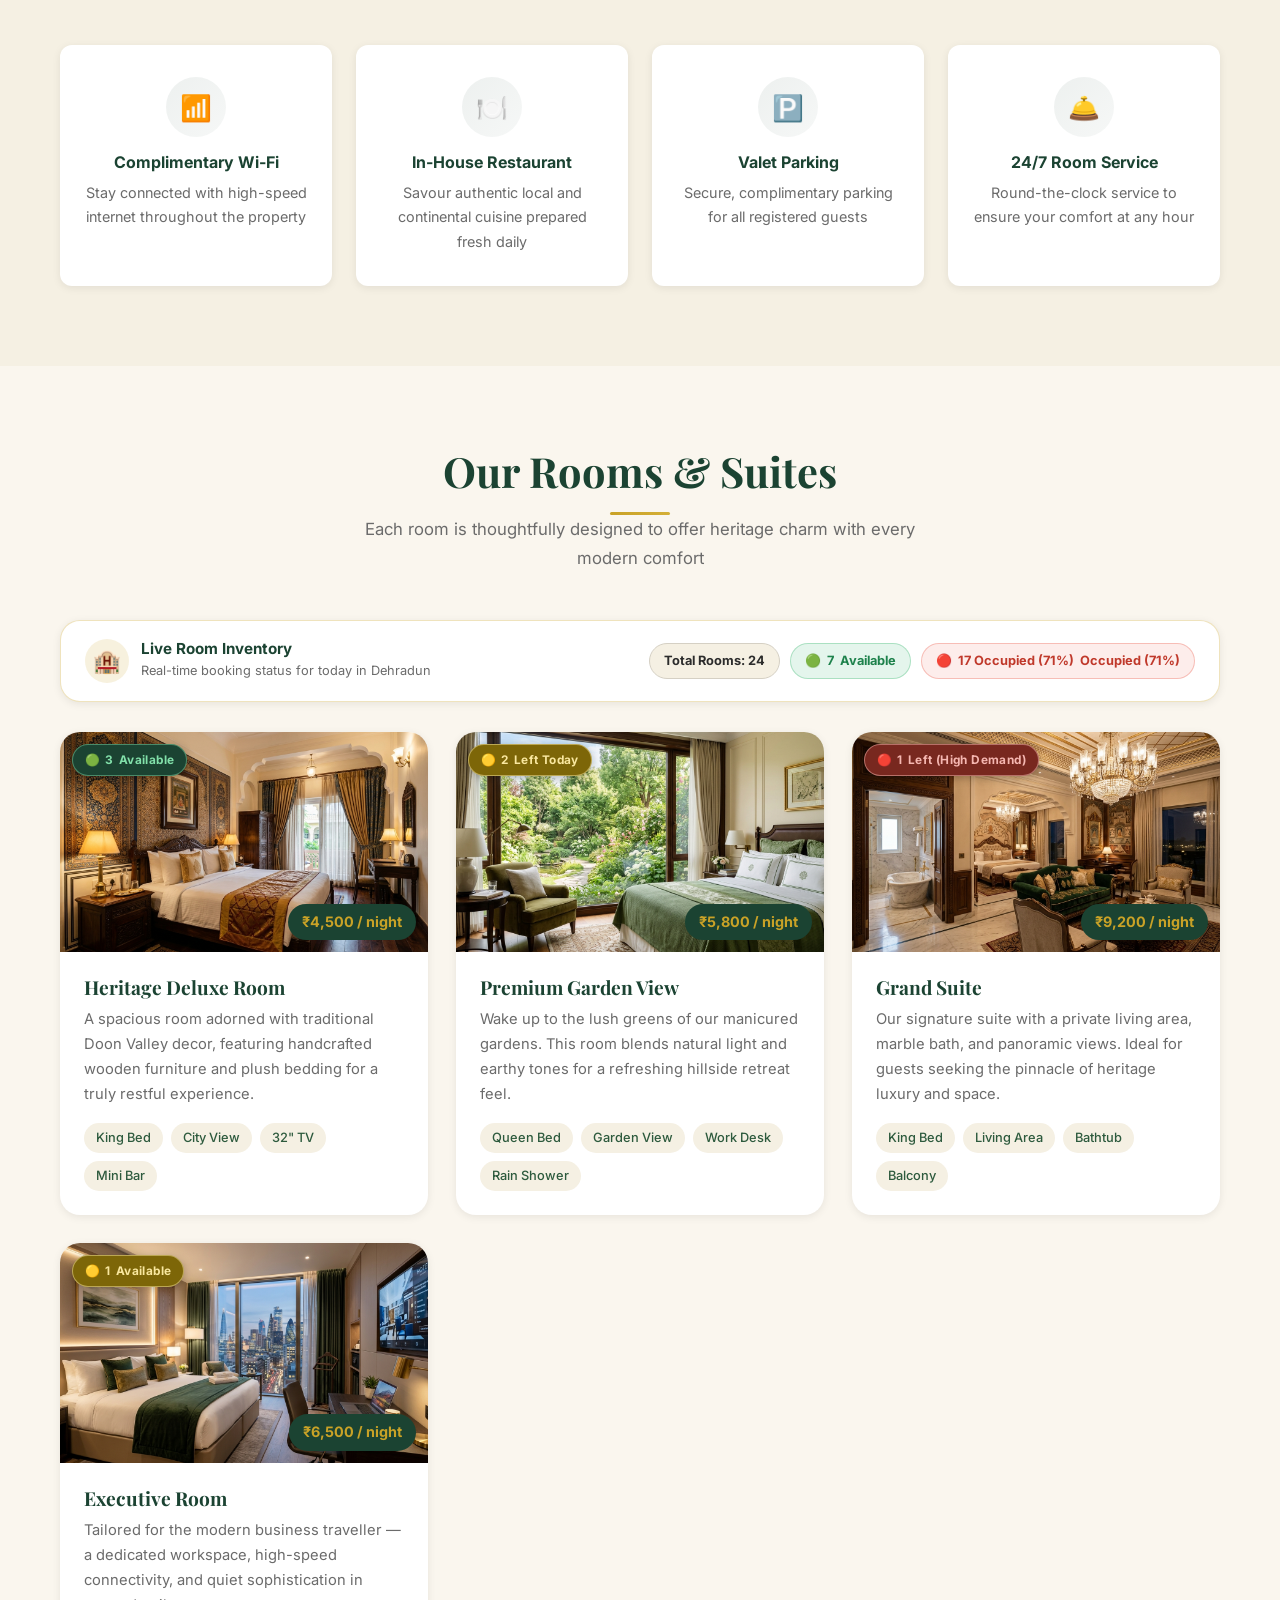
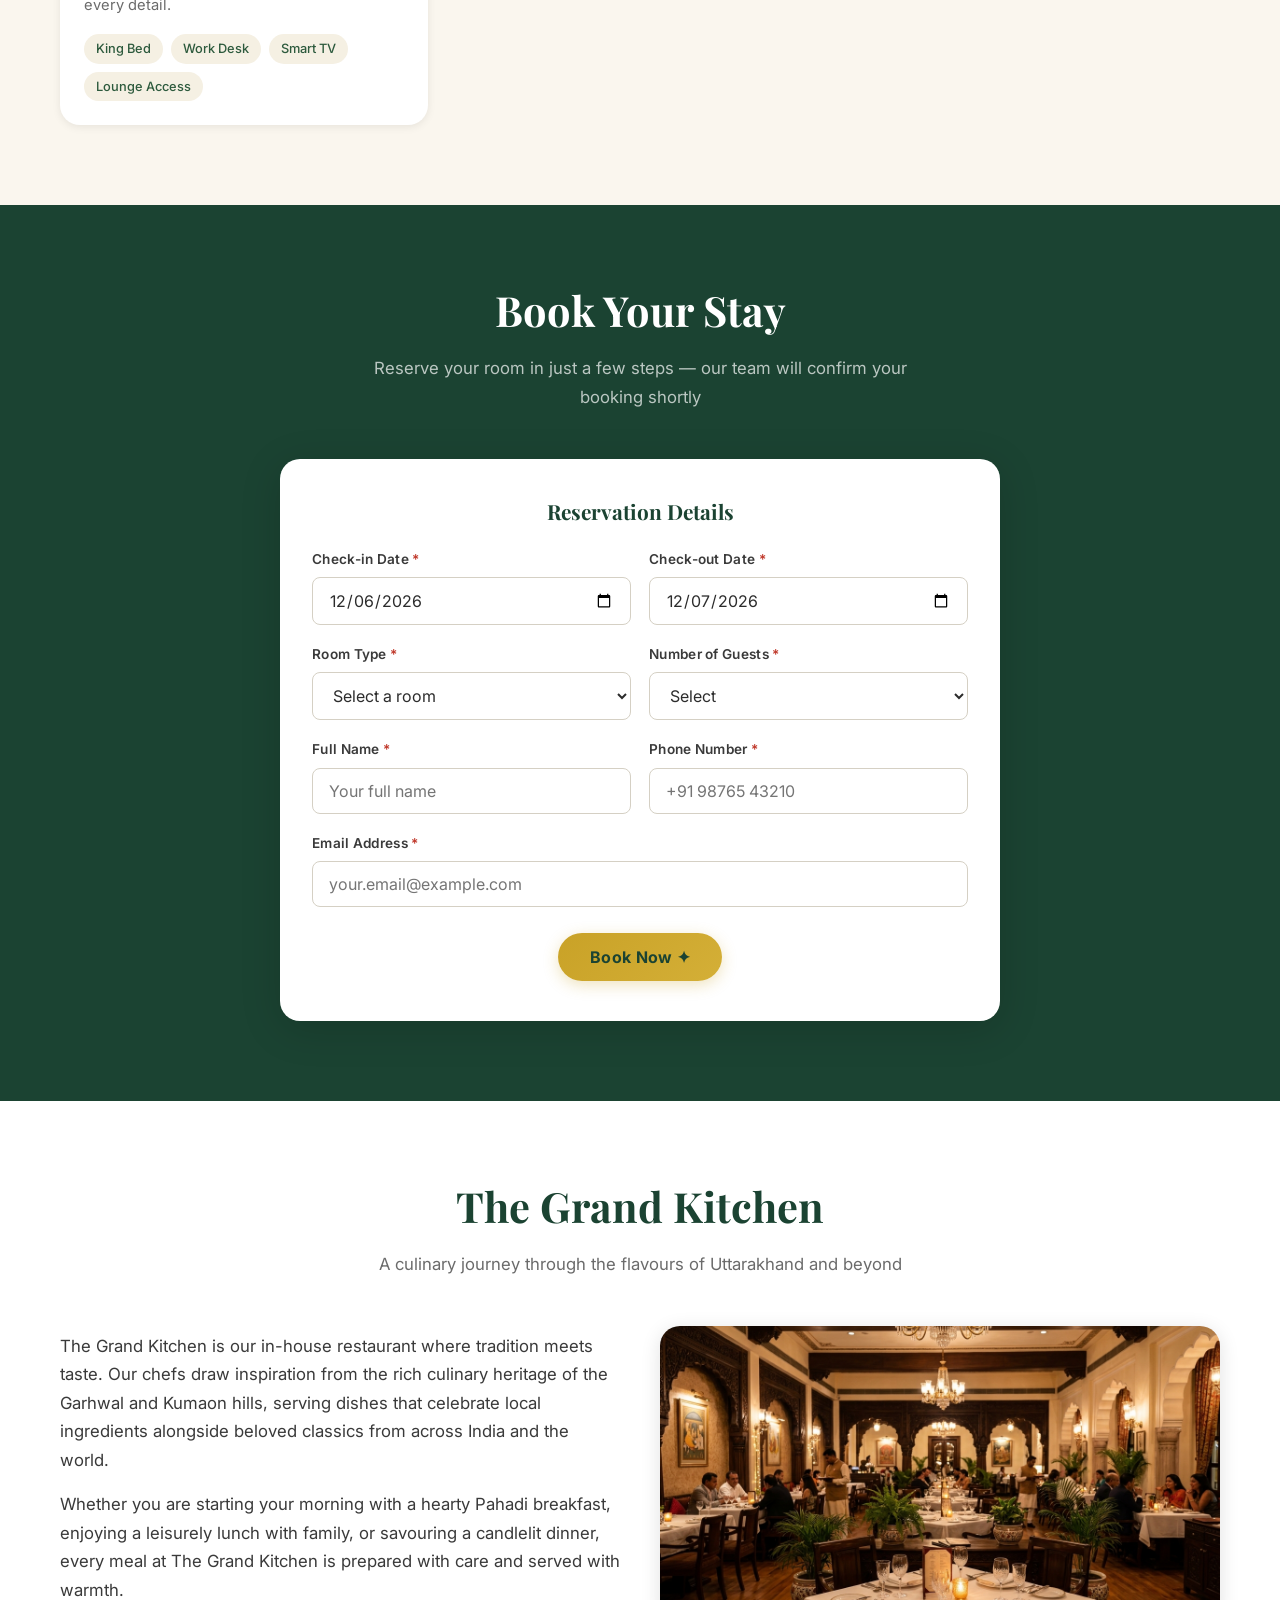
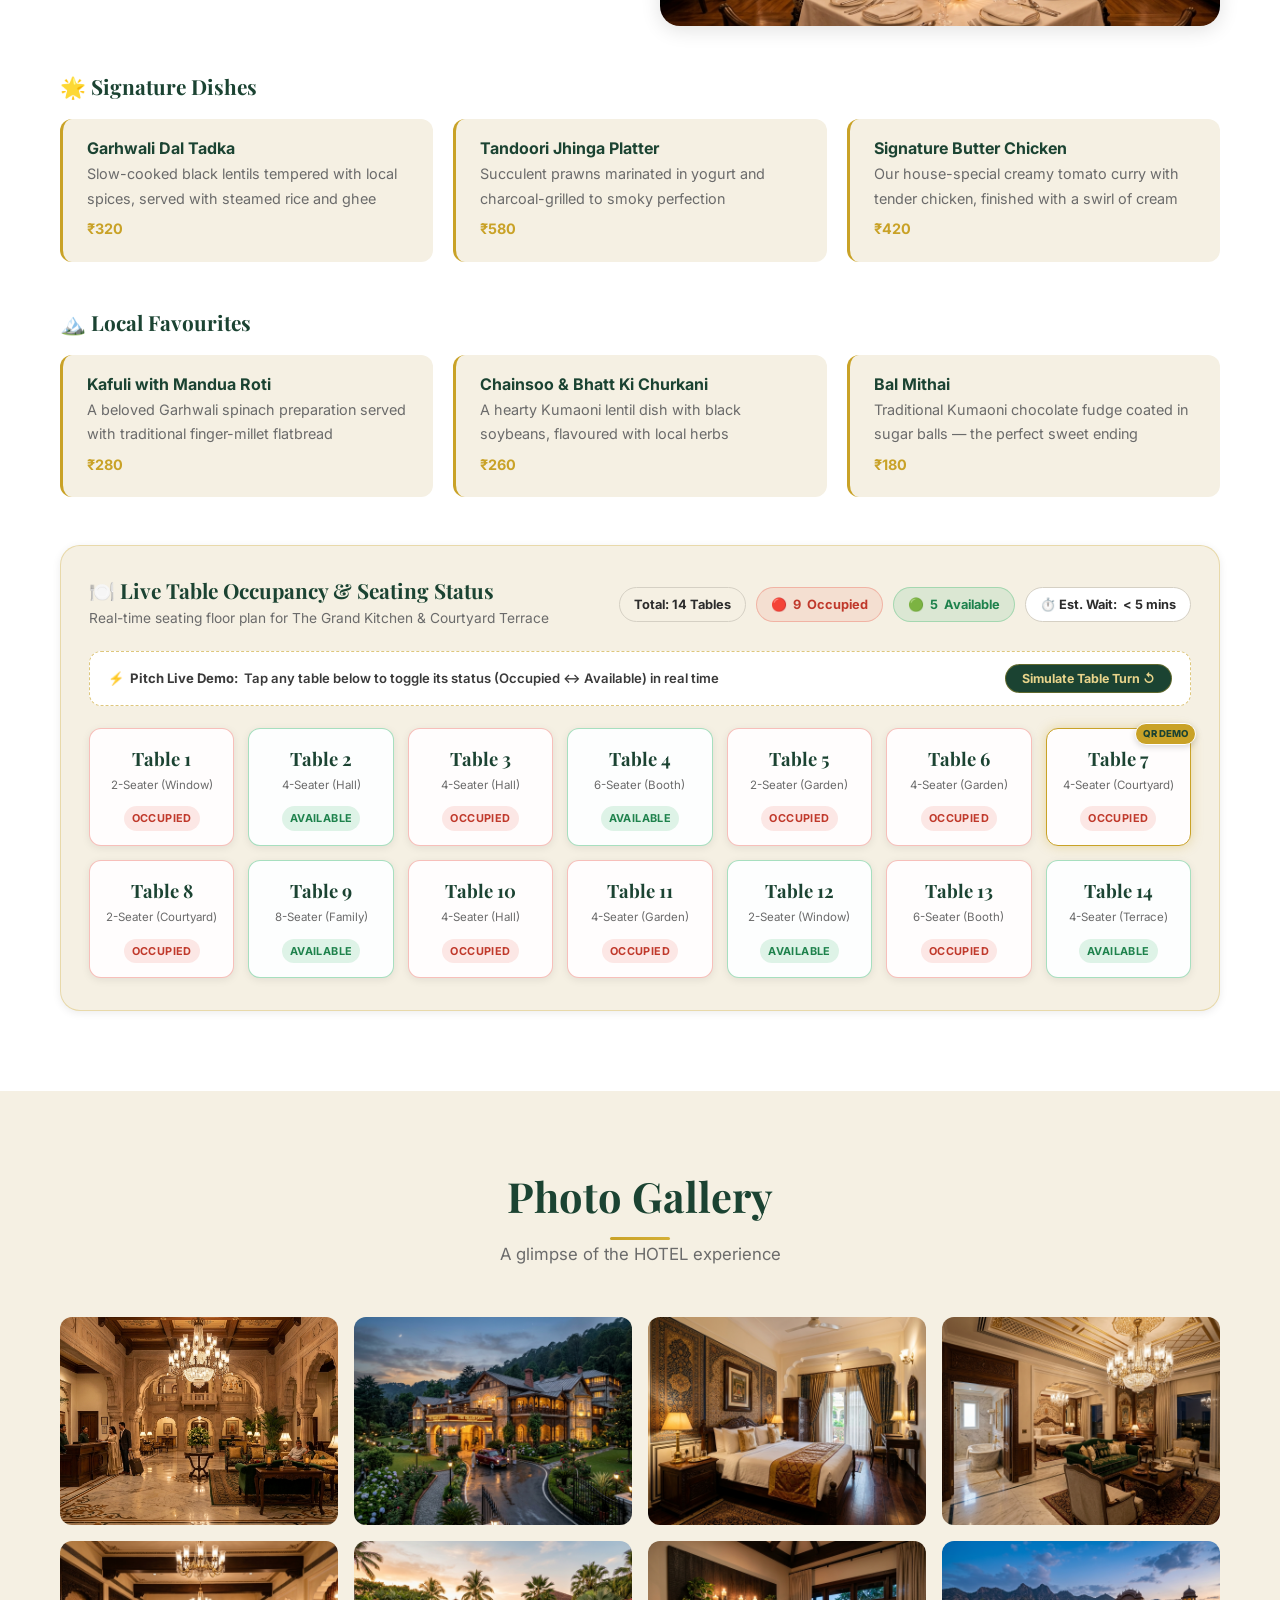
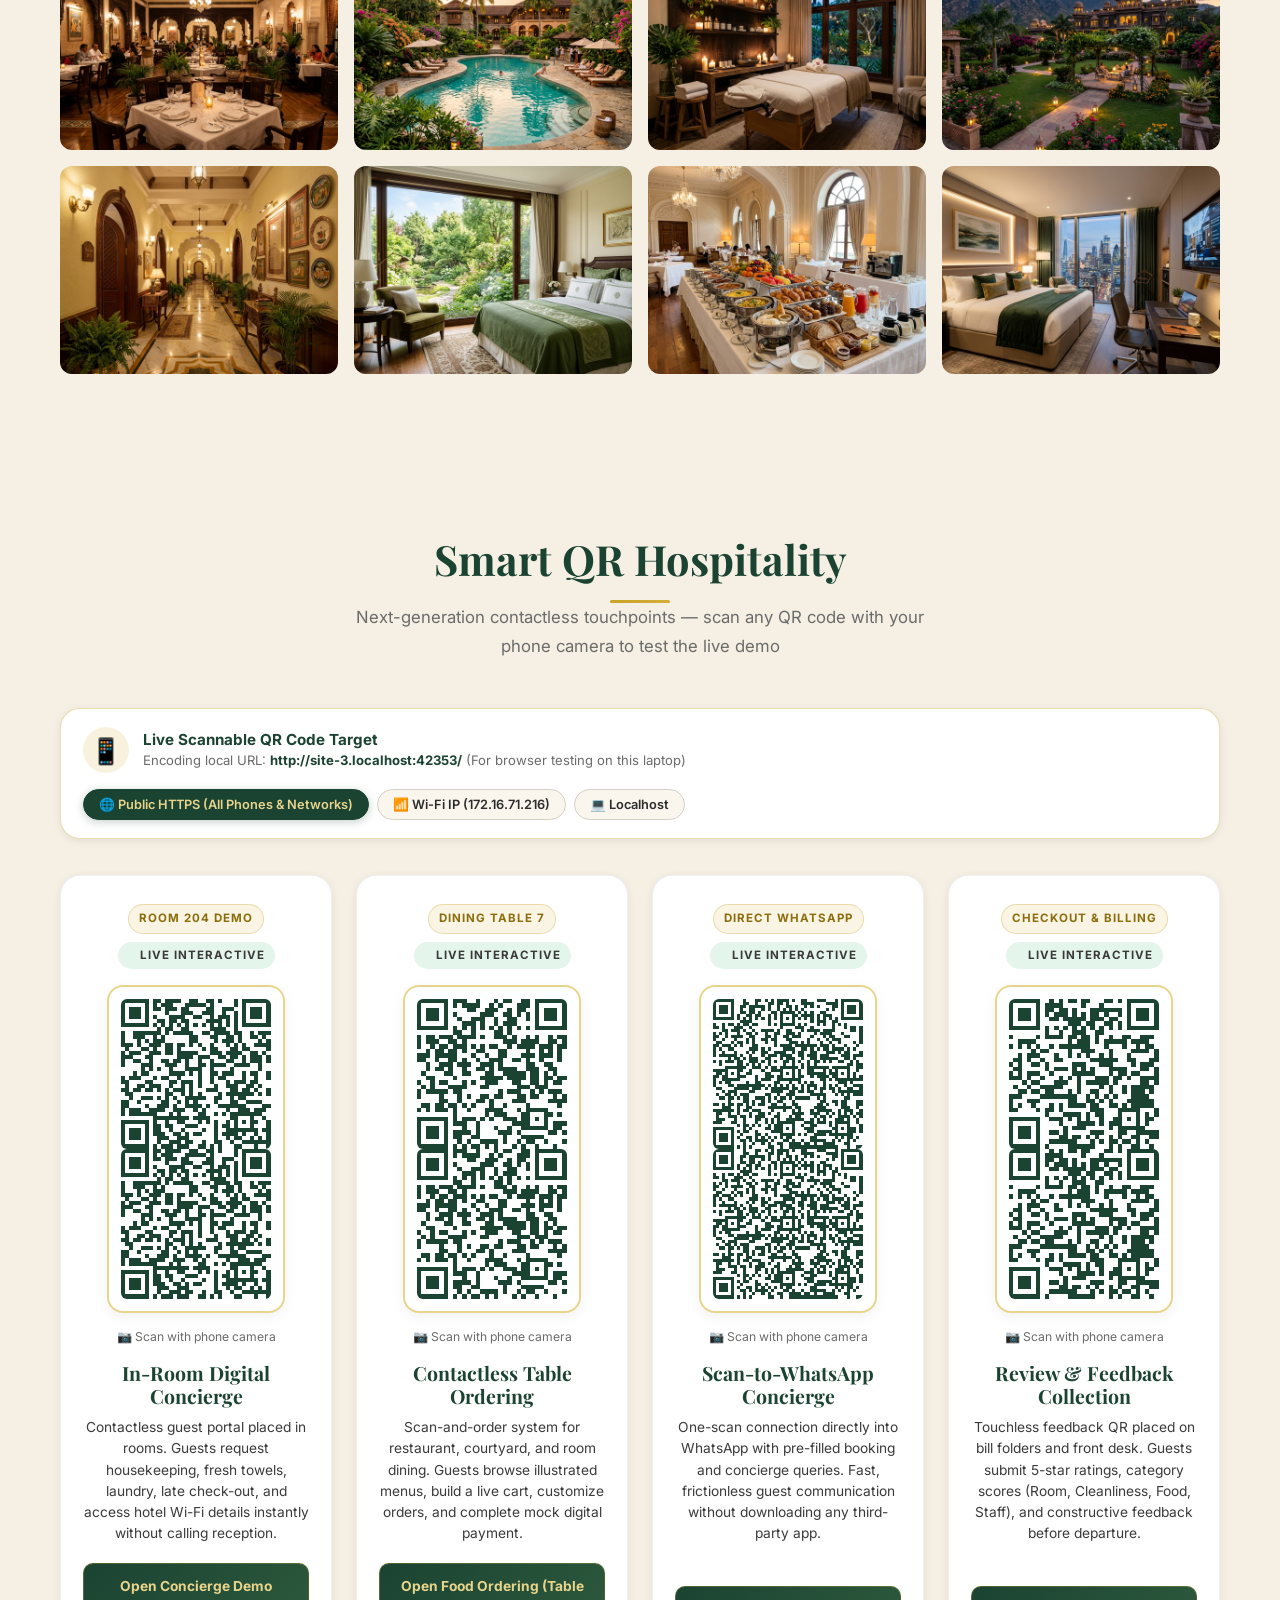
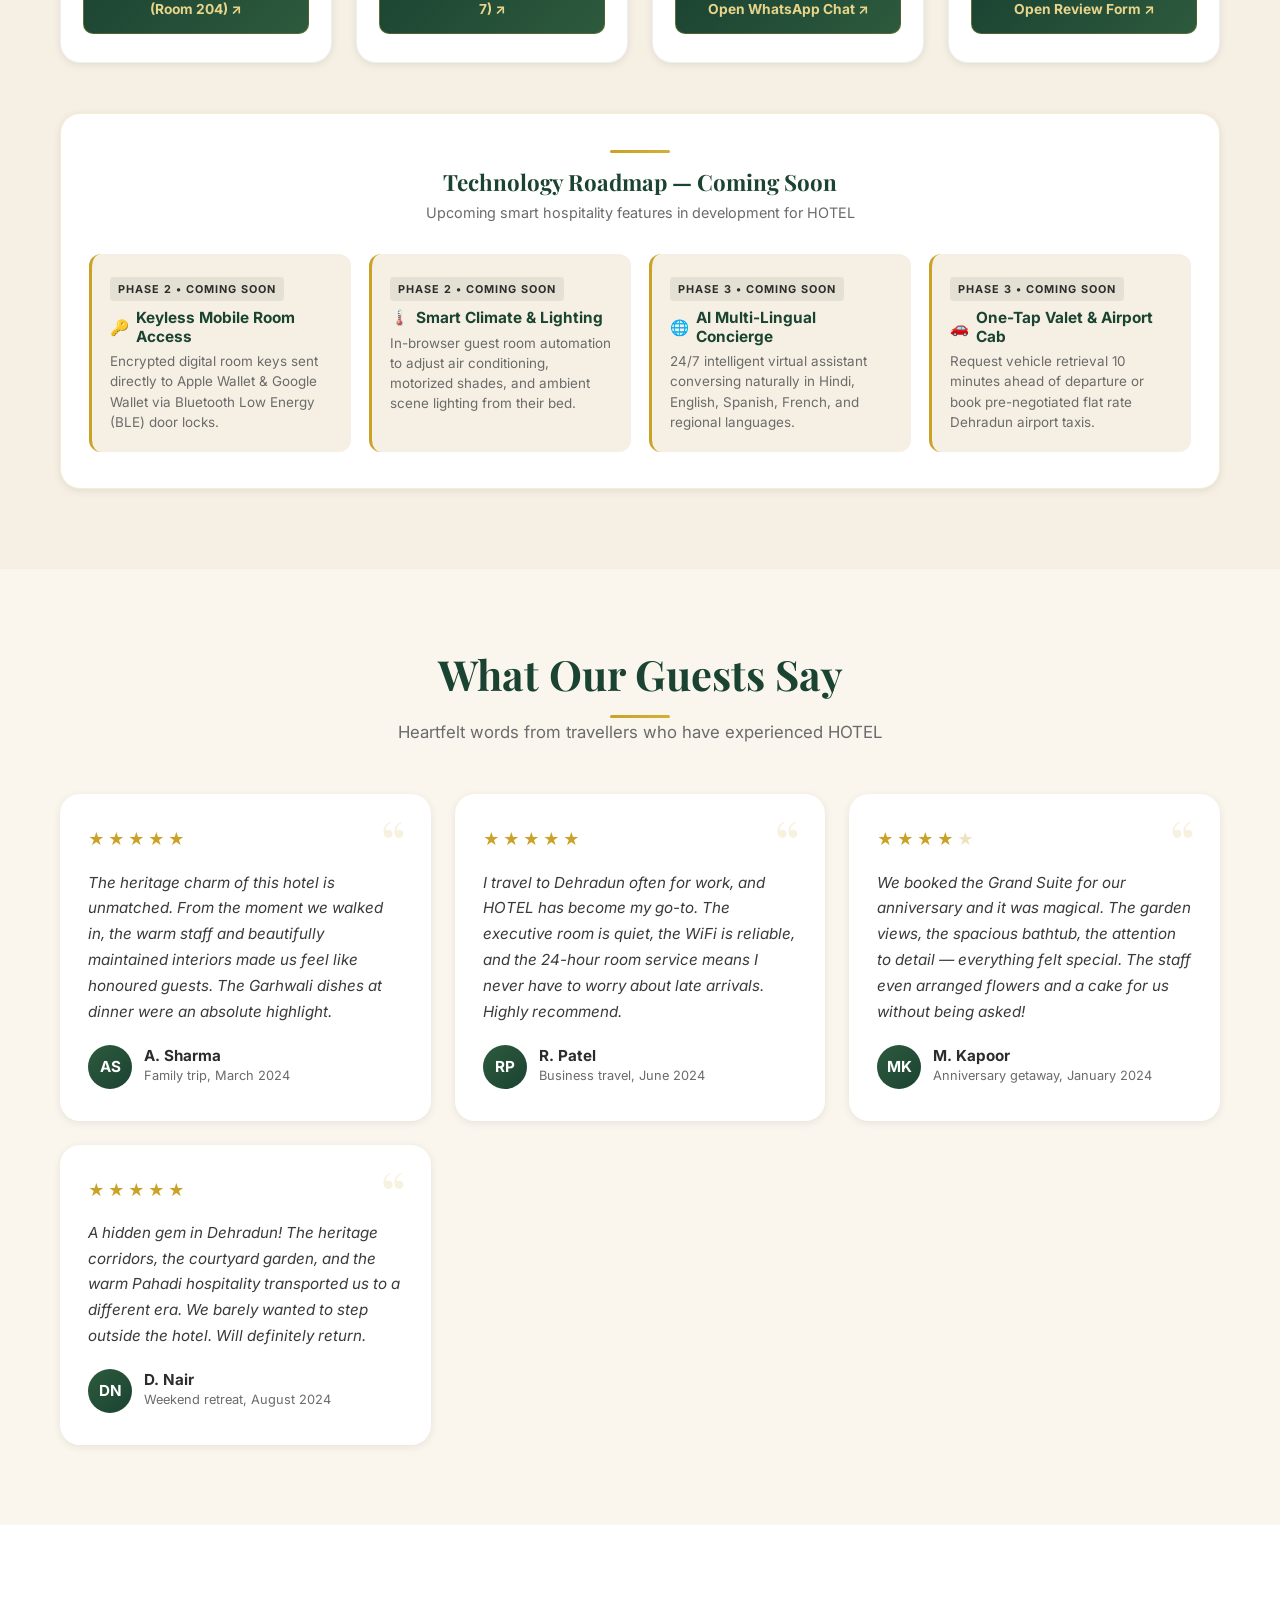
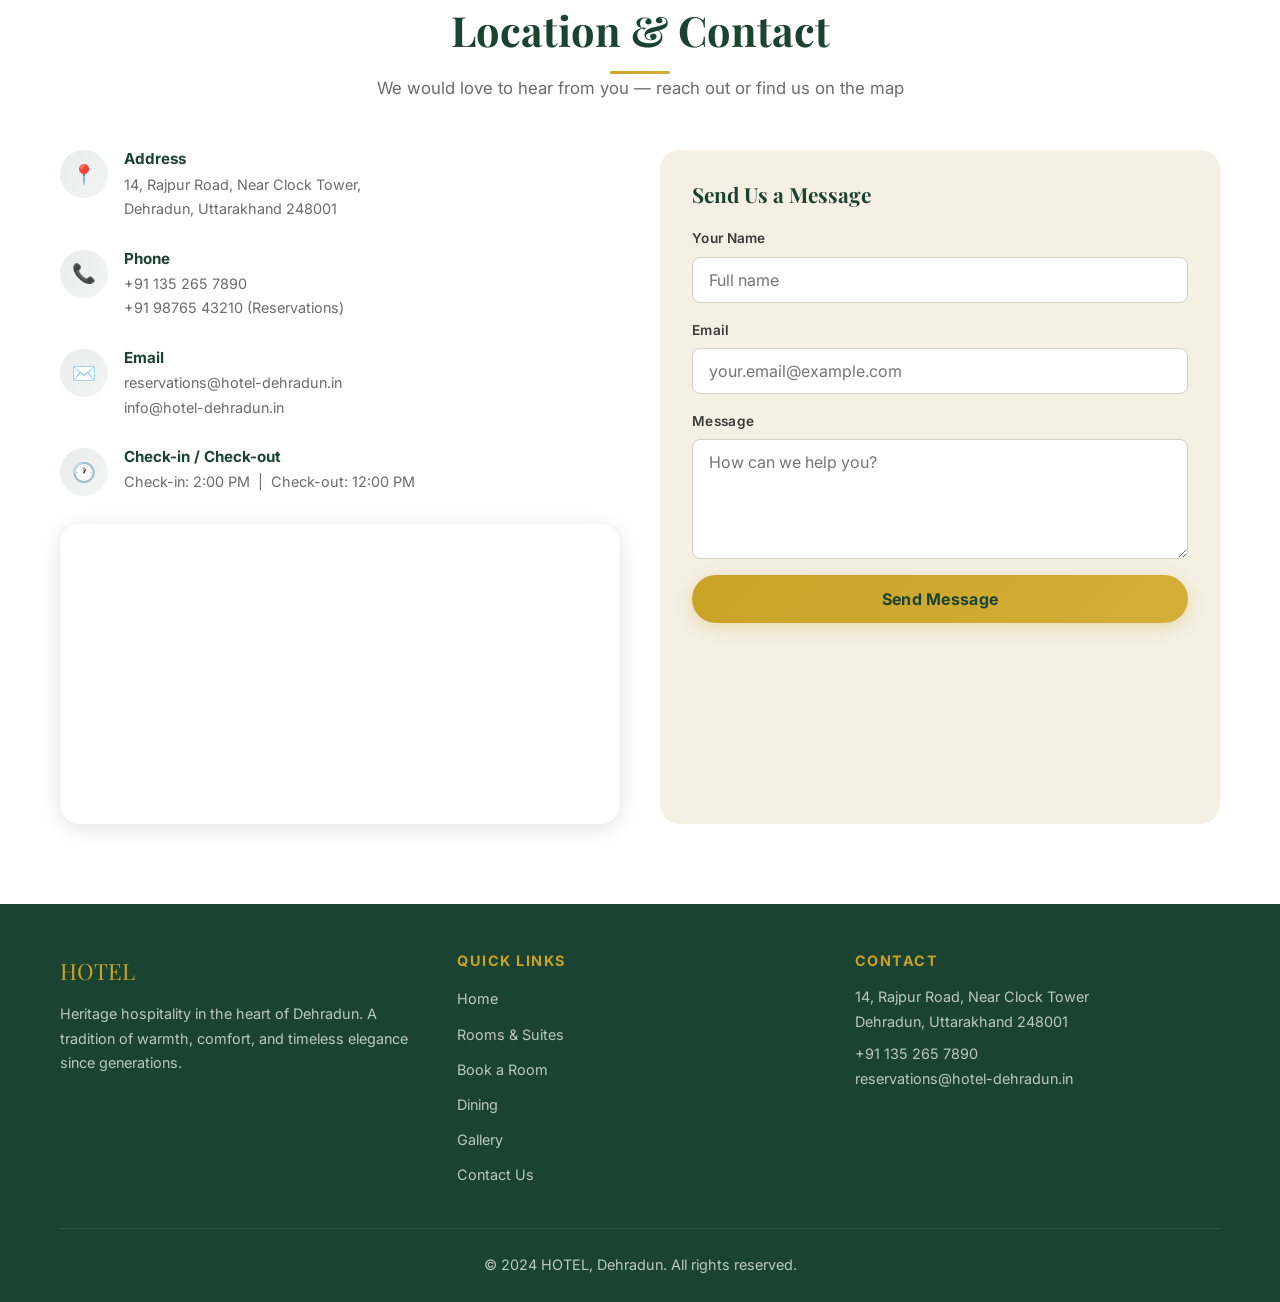
==== commit 4be9ddf2: "Add live room availability and dining table occupancy with interactive floor map" ====
--- a/index.html
+++ b/index.html
@@ -52,6 +52,14 @@
       <div class="hero-badge">Dehradun's Heritage Retreat</div>
       <h1>Welcome to <em>HOTEL</em></h1>
       <p>Where timeless elegance meets warm Doon Valley hospitality. Step into a legacy of comfort, heritage charm, and heartfelt service — right in the heart of Dehradun.</p>
+      <div class="hero-live-status">
+        <span class="live-pulse-dot"></span>
+        <span>Live Status:</span>
+        <span class="status-highlight" id="heroRoomStat">7 Rooms Available</span>
+        <span>•</span>
+        <span class="status-highlight" id="heroTableStat">9 / 14 Tables Occupied (5 Free)</span>
+        <a href="#rooms">Check Rooms →</a>
+      </div>
       <div class="hero-btns">
         <a href="#booking" class="btn-primary" id="heroBookBtn">Book Your Stay ✦</a>
         <a href="#rooms" class="btn-secondary">Explore Rooms</a>
@@ -113,10 +121,28 @@
       <h2 class="section-title reveal">Our Rooms &amp; Suites</h2>
       <div class="gold-line reveal"></div>
       <p class="section-subtitle reveal">Each room is thoughtfully designed to offer heritage charm with every modern comfort</p>
+
+      <!-- Live Room Inventory Bar -->
+      <div class="inventory-bar reveal">
+        <div class="inventory-title-group">
+          <div class="inventory-icon">🏨</div>
+          <div>
+            <h4>Live Room Inventory</h4>
+            <p>Real-time booking status for today in Dehradun</p>
+          </div>
+        </div>
+        <div class="inventory-stats">
+          <div class="stat-pill total">Total Rooms: 24</div>
+          <div class="stat-pill avail" id="pillRoomsAvail">🟢 <span id="availCount">7</span> Available</div>
+          <div class="stat-pill occupied" id="pillRoomsOcc">🔴 <span id="occCount">17</span> Occupied (71%)</div>
+        </div>
+      </div>
+
       <div class="rooms-grid">
         <!-- Room 1 -->
         <div class="room-card reveal">
           <div class="room-img">
+            <div class="room-stock-tag avail" id="stockRoom1">🟢 <span id="stockCount1">3</span> Available</div>
             <img src="images/room-heritage-deluxe.jpg" alt="Heritage Deluxe Room" loading="lazy">
             <div class="room-price-tag">₹4,500 / night</div>
           </div>
@@ -131,6 +157,7 @@
         <!-- Room 2 -->
         <div class="room-card reveal">
           <div class="room-img">
+            <div class="room-stock-tag low" id="stockRoom2">🟡 <span id="stockCount2">2</span> Left Today</div>
             <img src="images/room-garden-view.jpg" alt="Premium Garden View Room" loading="lazy">
             <div class="room-price-tag">₹5,800 / night</div>
           </div>
@@ -145,6 +172,7 @@
         <!-- Room 3 -->
         <div class="room-card reveal">
           <div class="room-img">
+            <div class="room-stock-tag critical" id="stockRoom3">🔴 <span id="stockCount3">1</span> Left (High Demand)</div>
             <img src="images/room-grand-suite.jpg" alt="Grand Suite" loading="lazy">
             <div class="room-price-tag">₹9,200 / night</div>
           </div>
@@ -159,6 +187,7 @@
         <!-- Room 4 -->
         <div class="room-card reveal">
           <div class="room-img">
+            <div class="room-stock-tag avail" id="stockRoom4">🟢 <span id="stockCount4">1</span> Available</div>
             <img src="images/room-executive.jpg" alt="Executive Room" loading="lazy">
             <div class="room-price-tag">₹6,500 / night</div>
           </div>
@@ -310,6 +339,33 @@
             <p>Traditional Kumaoni chocolate fudge coated in sugar balls — the perfect sweet ending</p>
             <div class="price">₹180</div>
           </div>
+        </div>
+      </div>
+
+      <!-- Live Table Occupancy & Interactive Floor View -->
+      <div class="table-occupancy-section reveal" id="tableOccupancySection">
+        <div class="table-occupancy-header">
+          <div>
+            <h3>🍽️ Live Table Occupancy &amp; Seating Status</h3>
+            <p>Real-time seating floor plan for The Grand Kitchen &amp; Courtyard Terrace</p>
+          </div>
+          <div class="table-stats-row">
+            <div class="stat-pill total">Total: 14 Tables</div>
+            <div class="stat-pill occupied" id="pillTablesOcc">🔴 <span id="tablesOccCount">9</span> Occupied</div>
+            <div class="stat-pill avail" id="pillTablesAvail">🟢 <span id="tablesAvailCount">5</span> Available</div>
+            <div class="stat-pill total" style="background:var(--white);">⏱️ Est. Wait: <span id="tablesWaitTime">&lt; 5 mins</span></div>
+          </div>
+        </div>
+
+        <!-- Founder Pitch / Staff Live Demo Control -->
+        <div class="pitch-control-panel">
+          <span>⚡ <strong>Pitch Live Demo:</strong> Tap any table below to toggle its status (Occupied ↔ Available) in real time</span>
+          <button class="pitch-mode-btn" onclick="toggleRandomTable()">Simulate Table Turn ↺</button>
+        </div>
+
+        <!-- 14-Table Floor Grid -->
+        <div class="floor-grid" id="floorGrid">
+          <!-- Rendered dynamically by JavaScript -->
         </div>
       </div>
     </div>
@@ -790,6 +846,18 @@
         <div class="detail-row"><span class="detail-label">Duration</span><span class="detail-value">${nights} night${nights > 1 ? 's' : ''}</span></div>
       `;
 
+      // Real-time Inventory update on booking
+      if (roomType.includes('Heritage Deluxe')) {
+        if (roomInventory.room1 > 0) roomInventory.room1--;
+      } else if (roomType.includes('Premium Garden')) {
+        if (roomInventory.room2 > 0) roomInventory.room2--;
+      } else if (roomType.includes('Grand Suite')) {
+        if (roomInventory.room3 > 0) roomInventory.room3--;
+      } else if (roomType.includes('Executive')) {
+        if (roomInventory.room4 > 0) roomInventory.room4--;
+      }
+      updateRoomInventoryUI();
+
       // Transition
       bookingForm.style.display = 'none';
       bookingConfirmation.classList.add('active');
@@ -862,6 +930,135 @@
       });
     });
 
+    // ===== LIVE ROOM INVENTORY & TABLE OCCUPANCY STATE =====
+    const TOTAL_ROOMS = 24;
+    const roomInventory = {
+      room1: 3, // Heritage Deluxe
+      room2: 2, // Premium Garden View
+      room3: 1, // Grand Suite
+      room4: 1  // Executive Room
+    };
+
+    function updateRoomInventoryUI() {
+      const avail = roomInventory.room1 + roomInventory.room2 + roomInventory.room3 + roomInventory.room4;
+      const occupied = TOTAL_ROOMS - avail;
+      const occPct = Math.round((occupied / TOTAL_ROOMS) * 100);
+
+      // Hero ticker
+      const heroRoom = document.getElementById('heroRoomStat');
+      if (heroRoom) heroRoom.textContent = `${avail} Rooms Available`;
+
+      // Summary bar in #rooms
+      const availEl = document.getElementById('availCount');
+      const occEl = document.getElementById('occCount');
+      if (availEl) availEl.textContent = avail;
+      if (occEl) occEl.textContent = `${occupied} Occupied (${occPct}%)`;
+
+      // Room 1 badge
+      const s1 = document.getElementById('stockRoom1');
+      if (s1) {
+        s1.className = 'room-stock-tag ' + (roomInventory.room1 <= 1 ? 'critical' : roomInventory.room1 <= 2 ? 'low' : 'avail');
+        s1.innerHTML = (roomInventory.room1 <= 1 ? '🔴 ' : roomInventory.room1 <= 2 ? '🟡 ' : '🟢 ') +
+          `<span id="stockCount1">${roomInventory.room1}</span> ` +
+          (roomInventory.room1 === 0 ? 'Sold Out Today' : roomInventory.room1 === 1 ? 'Only 1 Left' : 'Available');
+      }
+
+      // Room 2 badge
+      const s2 = document.getElementById('stockRoom2');
+      if (s2) {
+        s2.className = 'room-stock-tag ' + (roomInventory.room2 <= 1 ? 'critical' : roomInventory.room2 <= 2 ? 'low' : 'avail');
+        s2.innerHTML = (roomInventory.room2 <= 1 ? '🔴 ' : roomInventory.room2 <= 2 ? '🟡 ' : '🟢 ') +
+          `<span id="stockCount2">${roomInventory.room2}</span> ` +
+          (roomInventory.room2 === 0 ? 'Sold Out' : roomInventory.room2 === 1 ? 'Only 1 Left' : 'Left Today');
+      }
+
+      // Room 3 badge
+      const s3 = document.getElementById('stockRoom3');
+      if (s3) {
+        s3.className = 'room-stock-tag ' + (roomInventory.room3 <= 1 ? 'critical' : 'avail');
+        s3.innerHTML = (roomInventory.room3 <= 1 ? '🔴 ' : '🟢 ') +
+          `<span id="stockCount3">${roomInventory.room3}</span> ` +
+          (roomInventory.room3 === 0 ? 'Sold Out' : 'Left (High Demand)');
+      }
+
+      // Room 4 badge
+      const s4 = document.getElementById('stockRoom4');
+      if (s4) {
+        s4.className = 'room-stock-tag ' + (roomInventory.room4 <= 1 ? 'low' : 'avail');
+        s4.innerHTML = (roomInventory.room4 <= 1 ? '🟡 ' : '🟢 ') +
+          `<span id="stockCount4">${roomInventory.room4}</span> ` +
+          (roomInventory.room4 === 0 ? 'Sold Out' : 'Available');
+      }
+    }
+
+    // 14 Dining Tables data
+    const tablesData = [
+      { id: 1, name: "Table 1", cap: "2-Seater (Window)", occ: true },
+      { id: 2, name: "Table 2", cap: "4-Seater (Hall)", occ: false },
+      { id: 3, name: "Table 3", cap: "4-Seater (Hall)", occ: true },
+      { id: 4, name: "Table 4", cap: "6-Seater (Booth)", occ: false },
+      { id: 5, name: "Table 5", cap: "2-Seater (Garden)", occ: true },
+      { id: 6, name: "Table 6", cap: "4-Seater (Garden)", occ: true },
+      { id: 7, name: "Table 7", cap: "4-Seater (Courtyard)", occ: true, qr: true },
+      { id: 8, name: "Table 8", cap: "2-Seater (Courtyard)", occ: true },
+      { id: 9, name: "Table 9", cap: "8-Seater (Family)", occ: false },
+      { id: 10, name: "Table 10", cap: "4-Seater (Hall)", occ: true },
+      { id: 11, name: "Table 11", cap: "4-Seater (Garden)", occ: true },
+      { id: 12, name: "Table 12", cap: "2-Seater (Window)", occ: false },
+      { id: 13, name: "Table 13", cap: "6-Seater (Booth)", occ: true },
+      { id: 14, name: "Table 14", cap: "4-Seater (Terrace)", occ: false }
+    ];
+
+    function renderTables() {
+      const grid = document.getElementById('floorGrid');
+      if (!grid) return;
+      grid.innerHTML = '';
+
+      let occCount = 0;
+
+      tablesData.forEach(t => {
+        if (t.occ) occCount++;
+        const card = document.createElement('div');
+        card.className = `table-card ${t.occ ? 'occupied' : 'available'} ${t.qr ? 'active-qr' : ''}`;
+        card.onclick = () => toggleTable(t.id);
+        card.title = 'Click to toggle status (Occupied / Available)';
+
+        card.innerHTML = `
+          ${t.qr ? '<span class="table-qr-badge">QR DEMO</span>' : ''}
+          <div class="table-number">${t.name}</div>
+          <div class="table-capacity">${t.cap}</div>
+          <span class="table-status-pill ${t.occ ? 'occ' : 'free'}">${t.occ ? 'Occupied' : 'Available'}</span>
+        `;
+        grid.appendChild(card);
+      });
+
+      const freeCount = tablesData.length - occCount;
+      const occEl = document.getElementById('tablesOccCount');
+      const freeEl = document.getElementById('tablesAvailCount');
+      const waitEl = document.getElementById('tablesWaitTime');
+      const heroTable = document.getElementById('heroTableStat');
+
+      if (occEl) occEl.textContent = occCount;
+      if (freeEl) freeEl.textContent = freeCount;
+      if (waitEl) waitEl.textContent = freeCount > 2 ? '< 5 mins' : freeCount > 0 ? '10-15 mins' : '25-30 mins';
+      if (heroTable) heroTable.textContent = `${occCount} / ${tablesData.length} Tables Occupied (${freeCount} Free)`;
+    }
+
+    function toggleTable(id) {
+      const table = tablesData.find(t => t.id === id);
+      if (table) {
+        table.occ = !table.occ;
+        renderTables();
+      }
+    }
+
+    function toggleRandomTable() {
+      // Find a random table to toggle for pitch demonstration
+      const randomIndex = Math.floor(Math.random() * tablesData.length);
+      tablesData[randomIndex].occ = !tablesData[randomIndex].occ;
+      renderTables();
+    }
+
     // ===== SMART QR CODE GENERATION =====
     const TUNNEL_URL = 'https://a4ee0537aeb823.lhr.life/';
     let currentQrMode = (window.location.hostname === 'localhost' || window.location.hostname === '127.0.0.1') ? 'tunnel' : 'current';
@@ -948,11 +1145,17 @@
       renderQRCodes();
     }
 
+    function initOccupancy() {
+      updateRoomInventoryUI();
+      renderTables();
+      renderQRCodes();
+    }
+
     // Initialize when DOM and scripts ready
     if (document.readyState === 'loading') {
-      document.addEventListener('DOMContentLoaded', renderQRCodes);
+      document.addEventListener('DOMContentLoaded', initOccupancy);
     } else {
-      setTimeout(renderQRCodes, 100);
+      setTimeout(initOccupancy, 50);
     }
   </script>
   <script src="qrcode.min.js" onload="renderQRCodes()"></script>
--- a/style.css
+++ b/style.css
@@ -357,6 +357,159 @@
   font-weight: 500;
 }
 
+/* ===== LIVE PROPERTY STATUS TICKER ===== */
+.hero-live-status {
+  display: inline-flex;
+  align-items: center;
+  gap: 10px;
+  background: rgba(27, 67, 50, 0.85);
+  backdrop-filter: blur(10px);
+  -webkit-backdrop-filter: blur(10px);
+  border: 1px solid rgba(201, 162, 39, 0.45);
+  padding: 8px 20px;
+  border-radius: 50px;
+  margin-bottom: 24px;
+  font-size: 0.86rem;
+  color: var(--white);
+  box-shadow: 0 4px 20px rgba(0,0,0,0.25);
+  flex-wrap: wrap;
+  justify-content: center;
+}
+.live-pulse-dot {
+  width: 9px;
+  height: 9px;
+  background: #2ECC71;
+  border-radius: 50%;
+  box-shadow: 0 0 10px #2ECC71;
+  animation: livePulse 1.8s infinite;
+  display: inline-block;
+}
+@keyframes livePulse {
+  0% { transform: scale(0.95); opacity: 0.8; box-shadow: 0 0 0 0 rgba(46, 204, 113, 0.7); }
+  70% { transform: scale(1.3); opacity: 1; box-shadow: 0 0 0 8px rgba(46, 204, 113, 0); }
+  100% { transform: scale(0.95); opacity: 0.8; box-shadow: 0 0 0 0 rgba(46, 204, 113, 0); }
+}
+.hero-live-status span.status-highlight {
+  color: var(--gold-pale);
+  font-weight: 700;
+}
+.hero-live-status a {
+  color: var(--gold);
+  text-decoration: underline;
+  font-weight: 600;
+  margin-left: 4px;
+  transition: color var(--transition);
+}
+.hero-live-status a:hover {
+  color: var(--white);
+}
+
+/* ===== ROOMS INVENTORY STATUS BAR ===== */
+.inventory-bar {
+  background: var(--white);
+  border: 1px solid rgba(201, 162, 39, 0.3);
+  border-radius: var(--radius-lg);
+  padding: 18px 24px;
+  margin-bottom: 30px;
+  display: flex;
+  align-items: center;
+  justify-content: space-between;
+  flex-wrap: wrap;
+  gap: 16px;
+  box-shadow: var(--shadow-sm);
+}
+.inventory-title-group {
+  display: flex;
+  align-items: center;
+  gap: 12px;
+}
+.inventory-icon {
+  width: 44px;
+  height: 44px;
+  border-radius: 50%;
+  background: rgba(201, 162, 39, 0.15);
+  display: flex;
+  align-items: center;
+  justify-content: center;
+  font-size: 1.4rem;
+  flex-shrink: 0;
+}
+.inventory-title-group h4 {
+  font-family: 'Inter', sans-serif;
+  font-size: 0.95rem;
+  font-weight: 700;
+  color: var(--green-dark);
+  margin-bottom: 2px;
+}
+.inventory-title-group p {
+  font-size: 0.8rem;
+  color: var(--text-light);
+}
+.inventory-stats {
+  display: flex;
+  align-items: center;
+  gap: 10px;
+  flex-wrap: wrap;
+}
+.stat-pill {
+  display: inline-flex;
+  align-items: center;
+  gap: 6px;
+  padding: 6px 14px;
+  border-radius: 50px;
+  font-size: 0.8rem;
+  font-weight: 700;
+  border: 1px solid transparent;
+}
+.stat-pill.avail {
+  background: rgba(39, 174, 96, 0.12);
+  color: #1e824c;
+  border-color: rgba(39, 174, 96, 0.3);
+}
+.stat-pill.occupied {
+  background: rgba(231, 76, 60, 0.1);
+  color: #c0392b;
+  border-color: rgba(231, 76, 60, 0.3);
+}
+.stat-pill.total {
+  background: var(--cream);
+  color: var(--charcoal);
+  border-color: #D5D0C4;
+}
+
+/* Room Stock Tag inside card */
+.room-stock-tag {
+  position: absolute;
+  top: 12px;
+  left: 12px;
+  padding: 5px 12px;
+  border-radius: 50px;
+  font-size: 0.74rem;
+  font-weight: 700;
+  letter-spacing: 0.4px;
+  box-shadow: 0 2px 8px rgba(0,0,0,0.25);
+  display: flex;
+  align-items: center;
+  gap: 5px;
+  z-index: 2;
+  transition: all var(--transition);
+}
+.room-stock-tag.avail {
+  background: #1B4332;
+  color: #82E0AA;
+  border: 1px solid rgba(130, 224, 170, 0.45);
+}
+.room-stock-tag.low {
+  background: #7D6608;
+  color: #F9E79F;
+  border: 1px solid rgba(249, 231, 159, 0.5);
+}
+.room-stock-tag.critical {
+  background: #78281F;
+  color: #F5B7B1;
+  border: 1px solid rgba(245, 183, 177, 0.5);
+}
+
 /* ===== BOOKING ===== */
 .booking { background: var(--green-dark); color: var(--white); }
 .booking .section-title { color: var(--white); }
@@ -527,6 +680,156 @@
   color: var(--gold);
   font-size: 0.9rem;
   margin-top: 6px;
+}
+
+/* ===== RESTAURANT TABLE OCCUPANCY ===== */
+.table-occupancy-section {
+  margin-top: 48px;
+  background: var(--cream);
+  border-radius: var(--radius-lg);
+  padding: 32px 28px;
+  border: 1px solid rgba(201, 162, 39, 0.3);
+  box-shadow: var(--shadow-sm);
+}
+.table-occupancy-header {
+  display: flex;
+  align-items: center;
+  justify-content: space-between;
+  flex-wrap: wrap;
+  gap: 16px;
+  margin-bottom: 20px;
+}
+.table-occupancy-header h3 {
+  font-size: 1.3rem;
+  color: var(--green-dark);
+  display: flex;
+  align-items: center;
+  gap: 8px;
+  margin-bottom: 4px;
+}
+.table-occupancy-header p {
+  color: var(--text-light);
+  font-size: 0.86rem;
+}
+.table-stats-row {
+  display: flex;
+  align-items: center;
+  gap: 10px;
+  flex-wrap: wrap;
+}
+
+/* Pitch / Staff Interactive Simulation Toggle */
+.pitch-control-panel {
+  display: flex;
+  align-items: center;
+  justify-content: space-between;
+  background: var(--white);
+  padding: 12px 18px;
+  border-radius: var(--radius);
+  border: 1px dashed rgba(201, 162, 39, 0.6);
+  margin-bottom: 22px;
+  flex-wrap: wrap;
+  gap: 12px;
+}
+.pitch-control-panel span {
+  font-size: 0.82rem;
+  color: var(--text-body);
+  font-weight: 600;
+  display: flex;
+  align-items: center;
+  gap: 6px;
+}
+.pitch-mode-btn {
+  background: var(--green-dark);
+  color: var(--gold-pale);
+  border: 1px solid rgba(201, 162, 39, 0.4);
+  padding: 6px 16px;
+  border-radius: 50px;
+  font-size: 0.78rem;
+  font-weight: 700;
+  cursor: pointer;
+  transition: all var(--transition);
+}
+.pitch-mode-btn:hover {
+  background: var(--gold);
+  color: var(--green-dark);
+  box-shadow: 0 2px 8px rgba(201,162,39,0.3);
+}
+
+/* Floor Grid */
+.floor-grid {
+  display: grid;
+  grid-template-columns: repeat(auto-fill, minmax(130px, 1fr));
+  gap: 14px;
+}
+.table-card {
+  background: var(--white);
+  border-radius: var(--radius);
+  padding: 14px 10px;
+  text-align: center;
+  border: 1.5px solid transparent;
+  box-shadow: var(--shadow-sm);
+  transition: all var(--transition);
+  cursor: pointer;
+  position: relative;
+}
+.table-card:hover {
+  transform: translateY(-3px);
+  box-shadow: var(--shadow-md);
+}
+.table-card.occupied {
+  border-color: rgba(231, 76, 60, 0.35);
+  background: #FFFDFD;
+}
+.table-card.available {
+  border-color: rgba(39, 174, 96, 0.4);
+  background: #FDFEFE;
+}
+.table-card.active-qr {
+  border-color: var(--gold);
+  box-shadow: 0 0 12px rgba(201, 162, 39, 0.35);
+}
+.table-number {
+  font-family: 'Playfair Display', serif;
+  font-size: 1.15rem;
+  font-weight: 700;
+  color: var(--green-dark);
+  margin-bottom: 2px;
+}
+.table-capacity {
+  font-size: 0.72rem;
+  color: var(--text-light);
+  margin-bottom: 8px;
+}
+.table-status-pill {
+  display: inline-block;
+  padding: 3px 8px;
+  border-radius: 50px;
+  font-size: 0.68rem;
+  font-weight: 700;
+  text-transform: uppercase;
+  letter-spacing: 0.4px;
+}
+.table-status-pill.occ {
+  background: rgba(231, 76, 60, 0.12);
+  color: #c0392b;
+}
+.table-status-pill.free {
+  background: rgba(39, 174, 96, 0.14);
+  color: #1e824c;
+}
+.table-qr-badge {
+  position: absolute;
+  top: -6px;
+  right: -6px;
+  background: var(--gold);
+  color: var(--green-dark);
+  font-size: 0.6rem;
+  font-weight: 800;
+  padding: 2px 7px;
+  border-radius: 50px;
+  border: 1px solid var(--white);
+  box-shadow: 0 2px 6px rgba(0,0,0,0.15);
 }
 
 /* ===== GALLERY ===== */
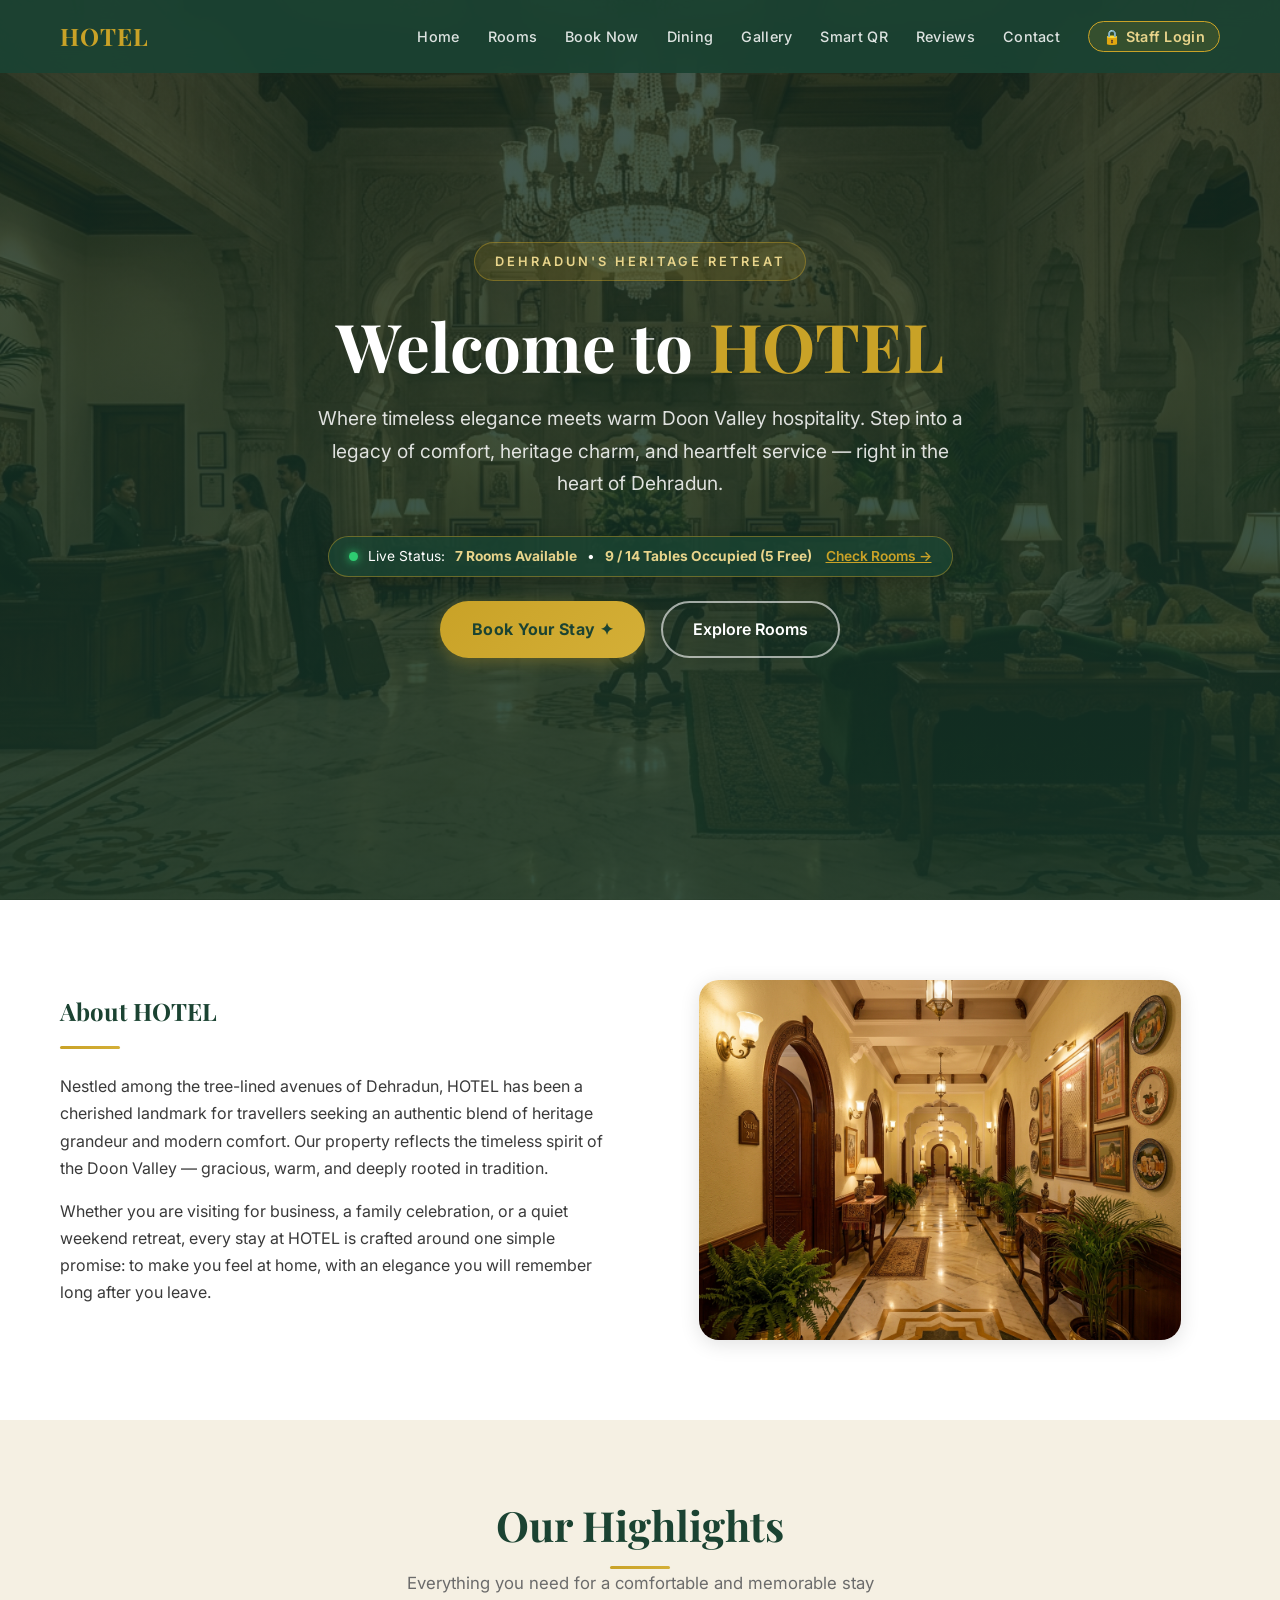
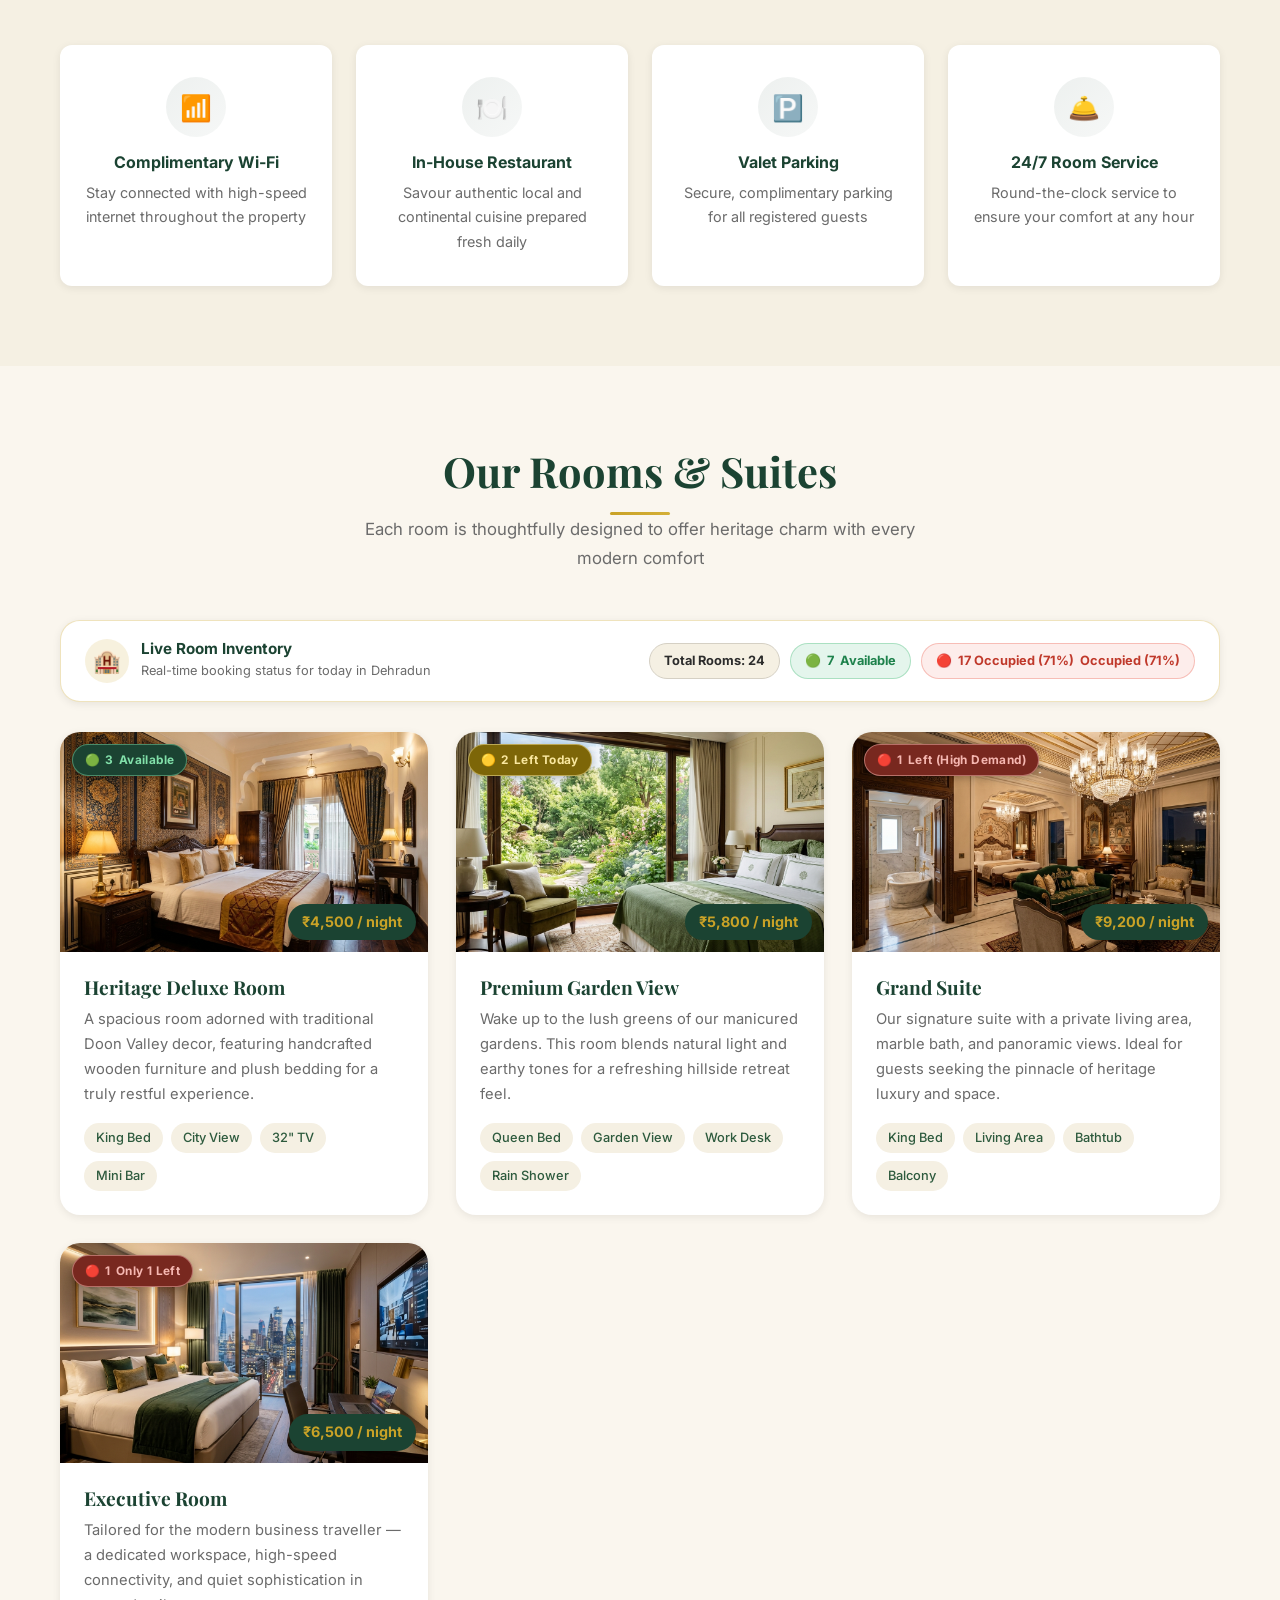
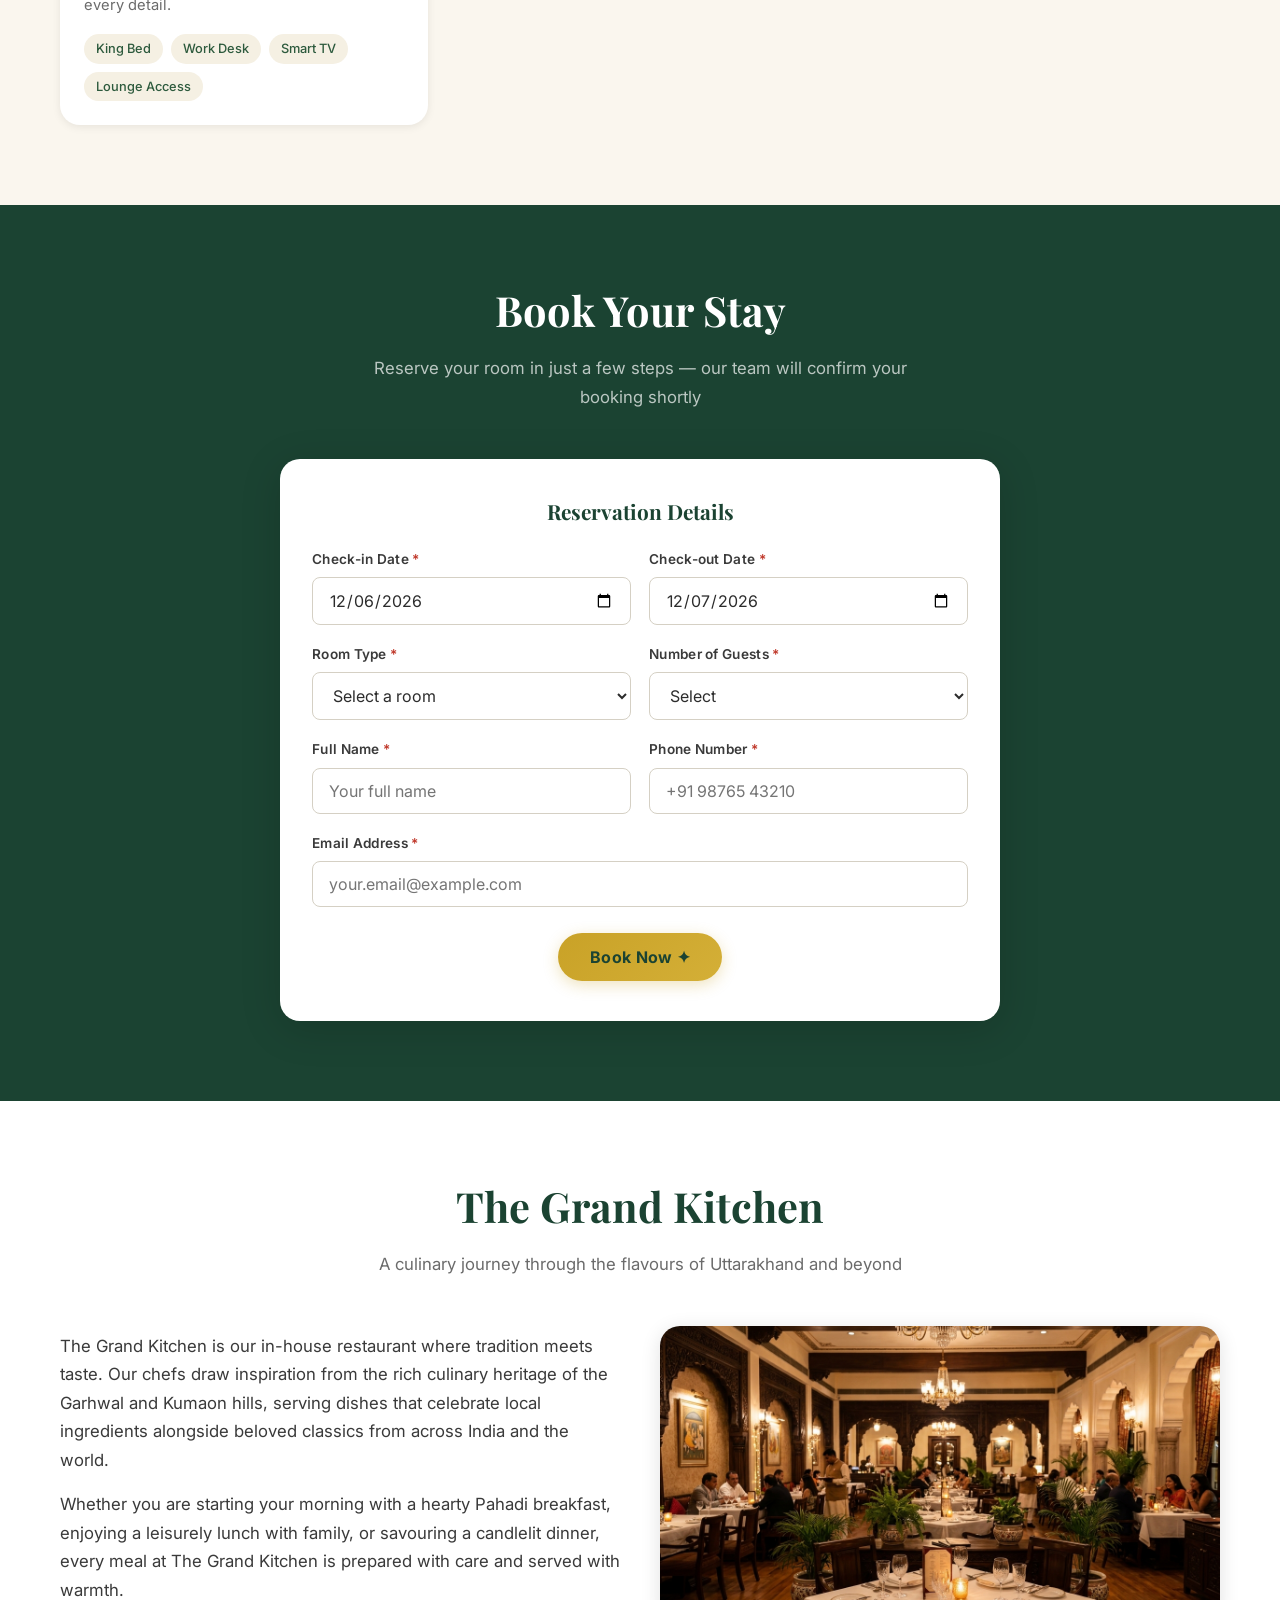
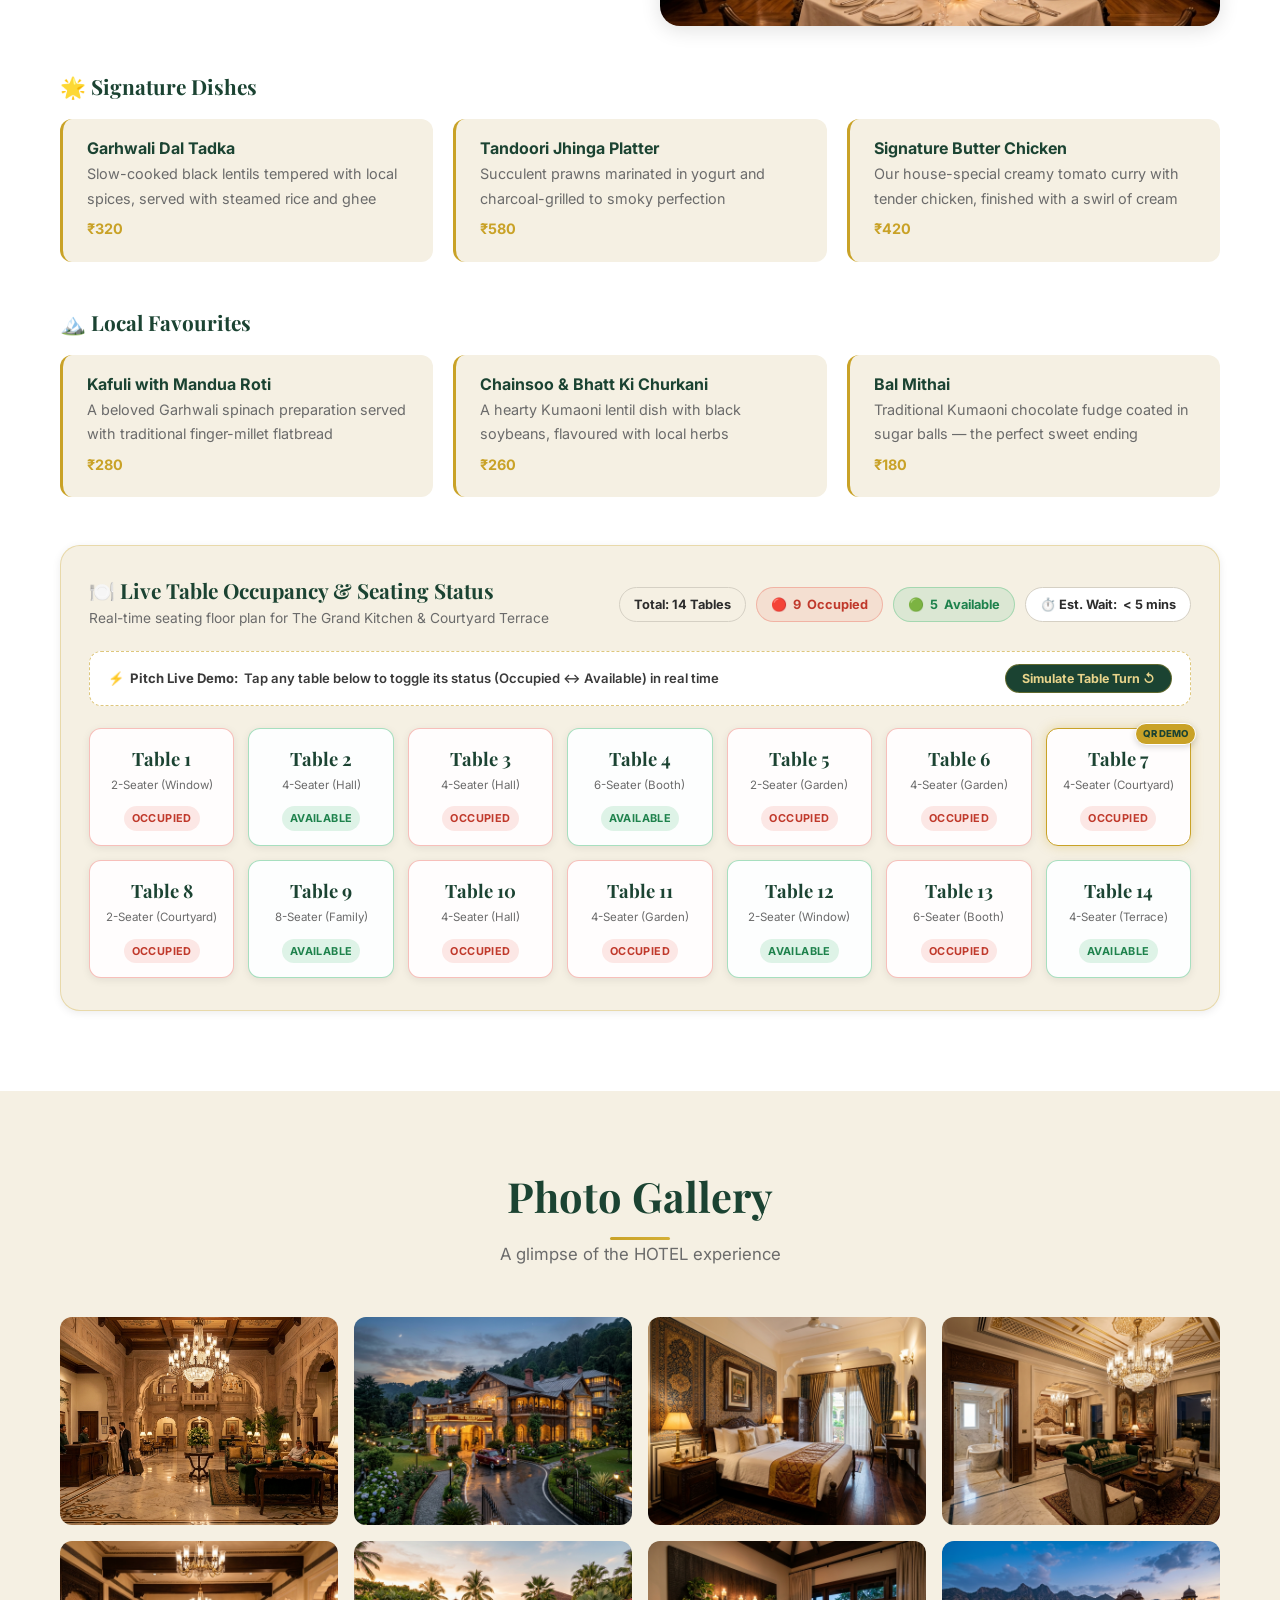
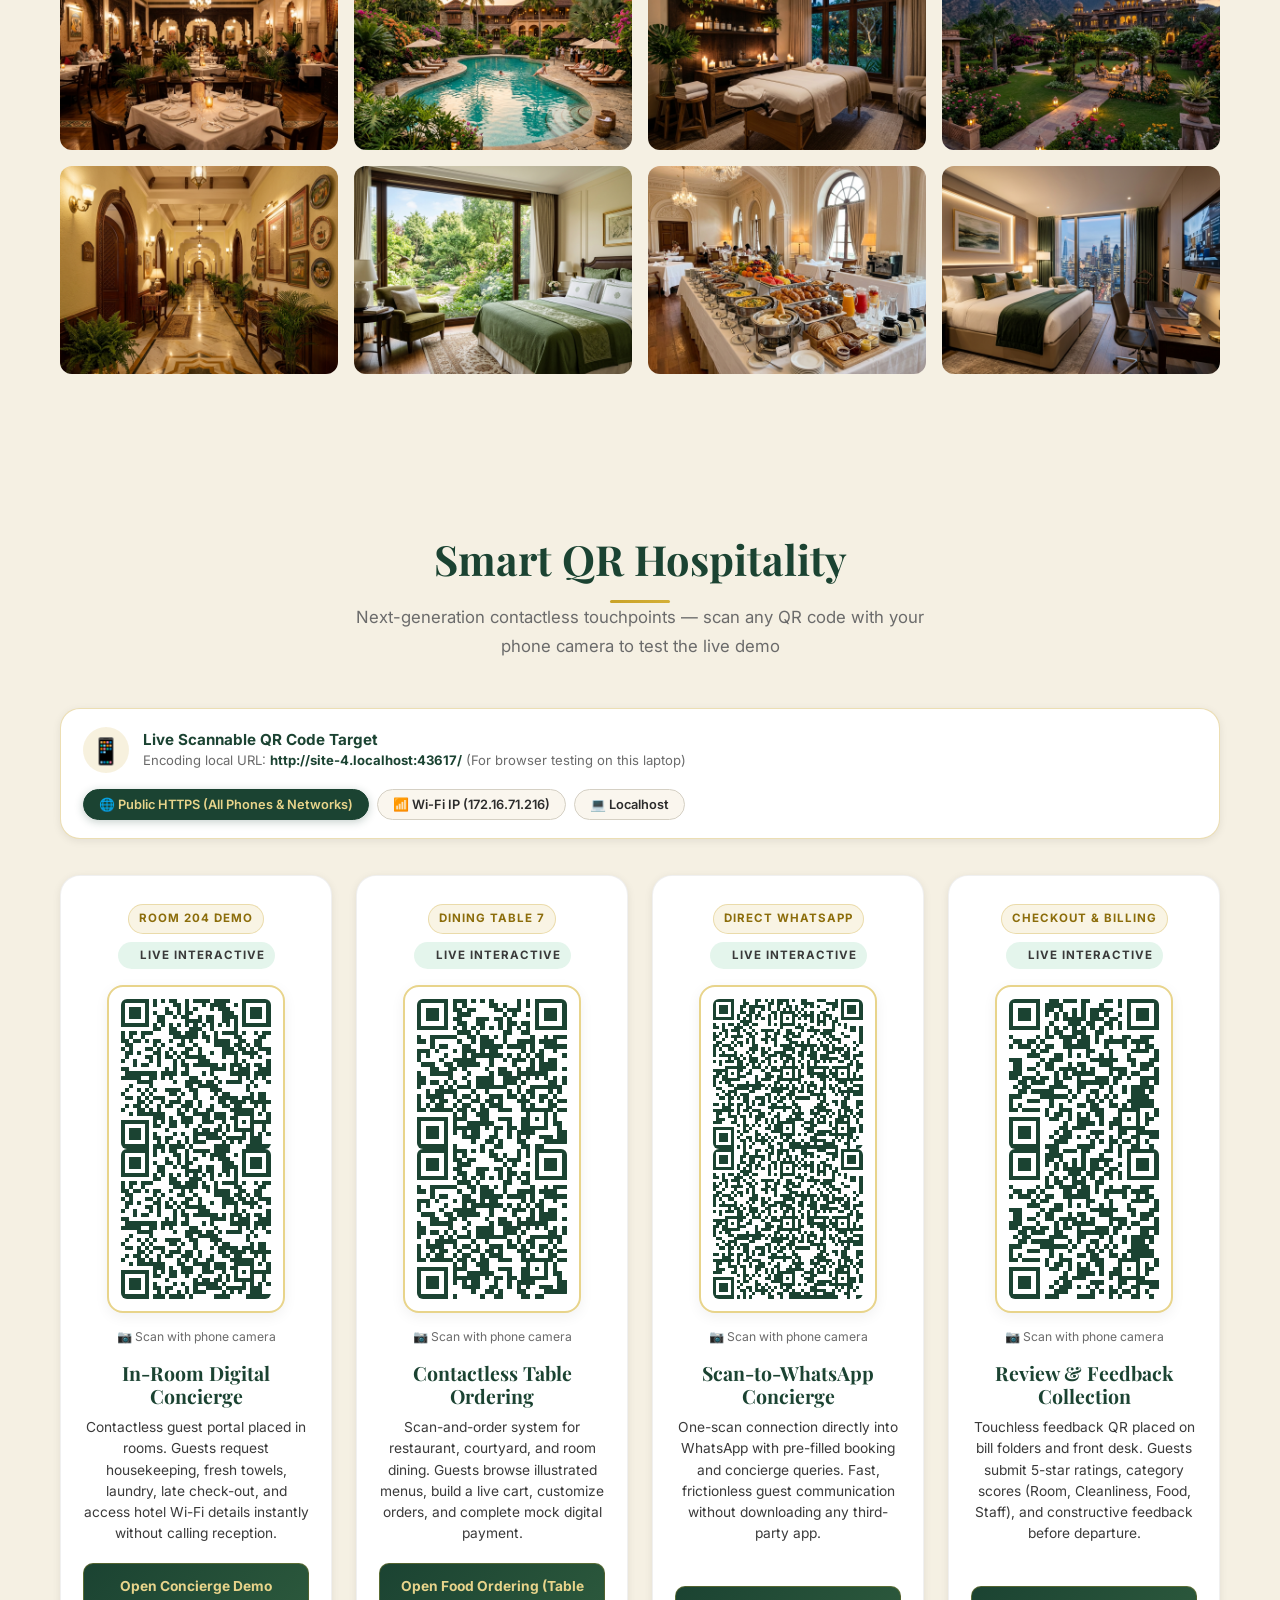
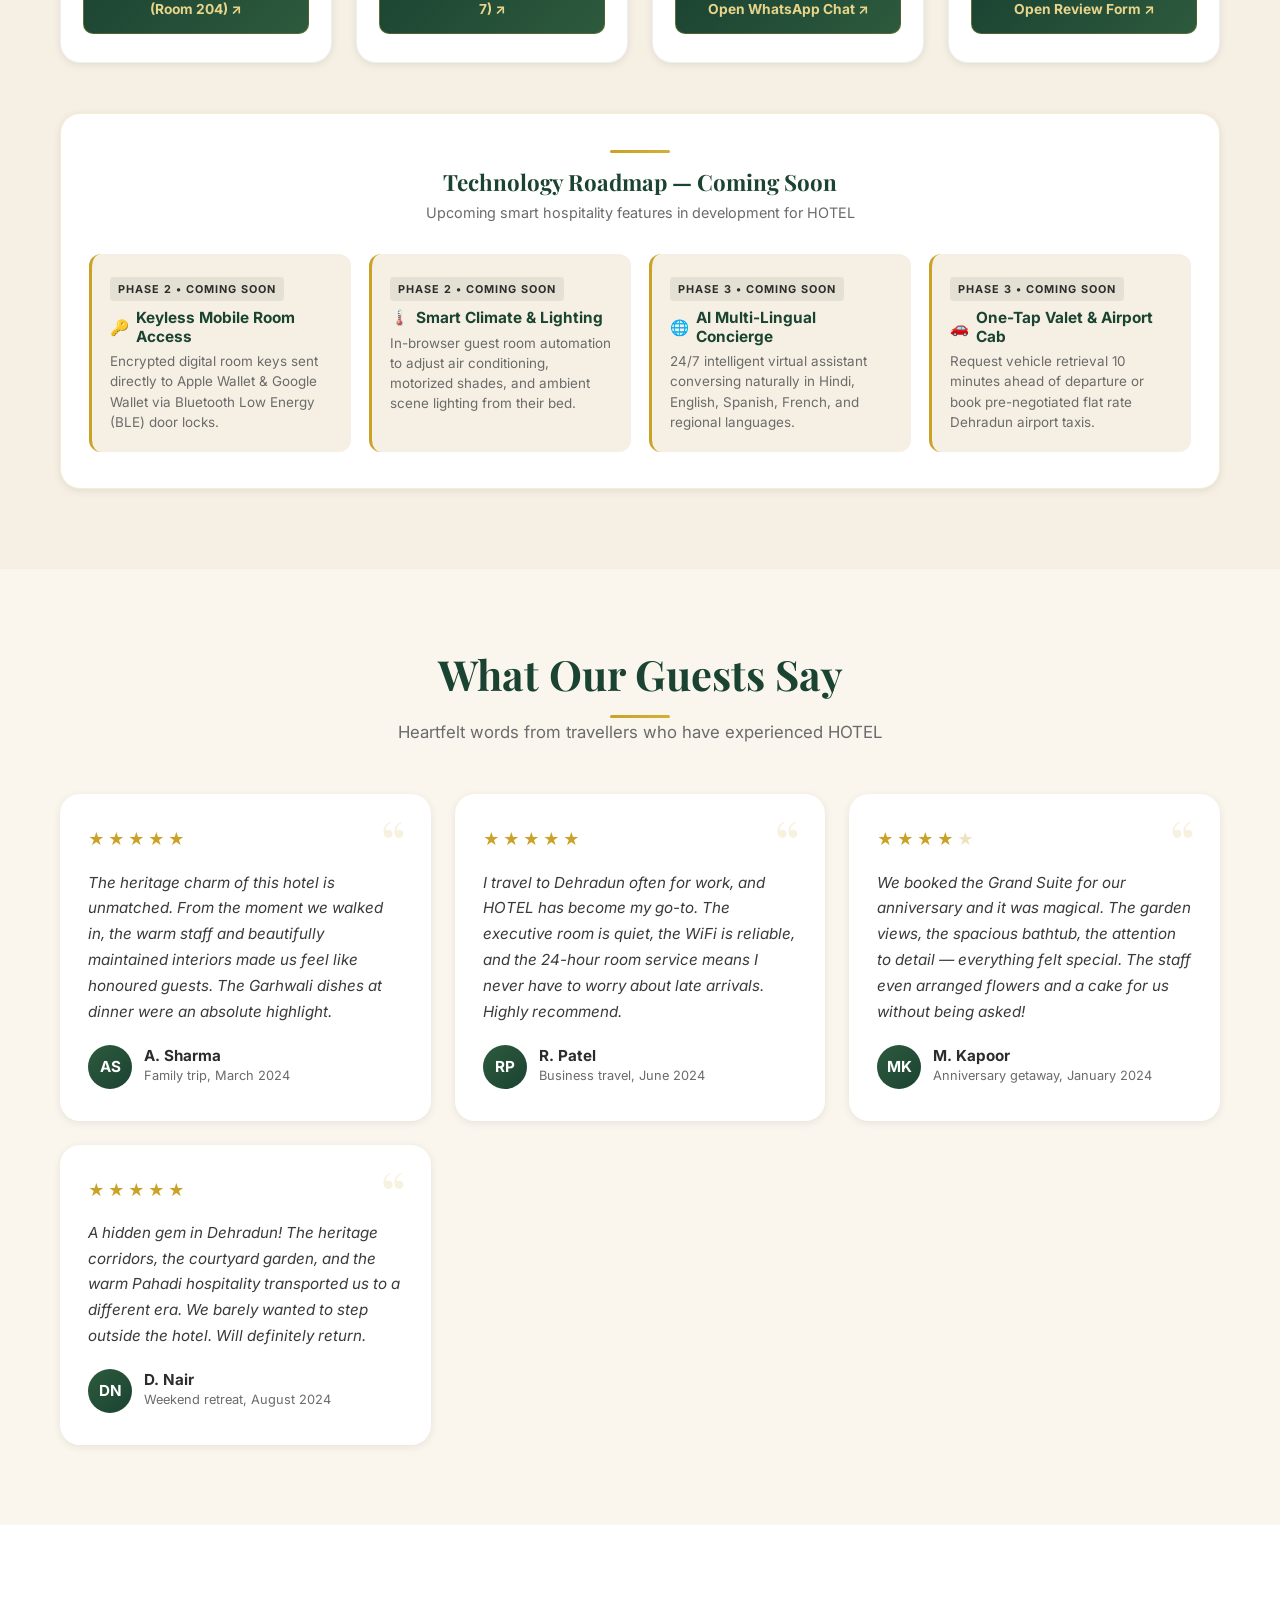
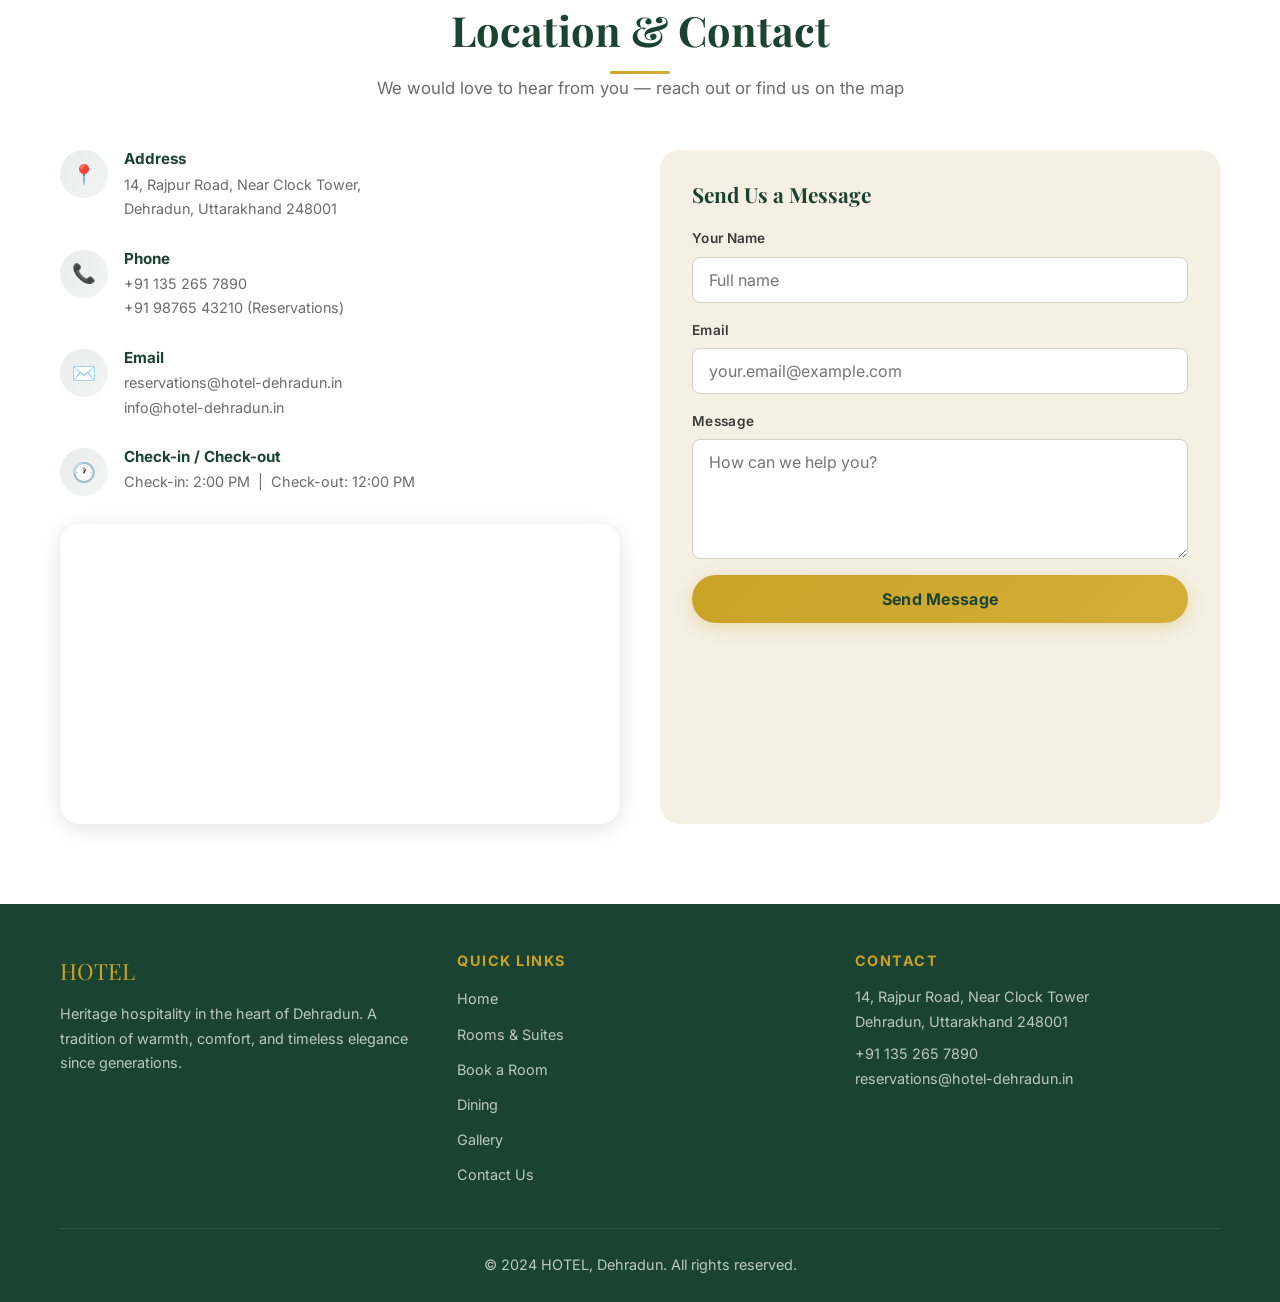
==== commit 8a88530b: "admin_interface added" ====
--- a/index.html
+++ b/index.html
@@ -25,6 +25,7 @@
         <li><a href="#qr-tech">Smart QR</a></li>
         <li><a href="#reviews">Reviews</a></li>
         <li><a href="#contact">Contact</a></li>
+        <li><a href="login.html" style="background:rgba(201,162,39,0.15);border:1px solid var(--gold);padding:6px 14px;border-radius:50px;color:var(--gold-pale);font-weight:600;text-decoration:none;">🔒 Staff Login</a></li>
       </ul>
       <button class="hamburger" id="hamburger" aria-label="Open navigation menu">
         <span></span><span></span><span></span>
@@ -42,6 +43,7 @@
     <a href="#qr-tech" onclick="closeMobileNav()">Smart QR</a>
     <a href="#reviews" onclick="closeMobileNav()">Reviews</a>
     <a href="#contact" onclick="closeMobileNav()">Contact</a>
+    <a href="login.html" onclick="closeMobileNav()" style="color:var(--gold);">🔒 Staff Login</a>
   </div>
 
   <!-- ===== SECTION 1: HERO / HOME ===== -->
@@ -824,8 +826,37 @@
       if (!valid) return;
 
       // Generate a reference number
-      const refNum = 'HT-' + Math.floor(100000 + Math.random() * 900000);
+      const refNum = 'TS-' + Math.floor(100000 + Math.random() * 900000);
       document.getElementById('confirmationRef').textContent = 'REF: ' + refNum;
+
+      // Map room type for TapStay API
+      let typeId = 'deluxe';
+      if (roomType.includes('Garden')) typeId = 'garden';
+      else if (roomType.includes('Suite')) typeId = 'suite';
+      else if (roomType.includes('Executive')) typeId = 'executive';
+
+      // Send to TapStay live backend
+      fetch('/api/bookings', {
+        method: 'POST',
+        headers: { 'Content-Type': 'application/json' },
+        body: JSON.stringify({
+          guest_name: name,
+          guest_phone: phone,
+          guest_email: email,
+          room_type_id: typeId,
+          guests_count: parseInt(guests) || 2,
+          checkin_date: checkin,
+          checkout_date: checkout,
+          source: 'website'
+        })
+      })
+      .then(r => r.json())
+      .then(res => {
+        if (res.success && res.ref_number) {
+          document.getElementById('confirmationRef').textContent = 'REF: ' + res.ref_number + (res.assigned_room ? ' • Room ' + res.assigned_room : '');
+        }
+      })
+      .catch(err => console.log('Booking sync offline/local mode'));
 
       // Calculate nights
       const nights = Math.round((new Date(checkout) - new Date(checkin)) / (1000 * 60 * 60 * 24));
@@ -984,12 +1015,28 @@
       // Room 4 badge
       const s4 = document.getElementById('stockRoom4');
       if (s4) {
-        s4.className = 'room-stock-tag ' + (roomInventory.room4 <= 1 ? 'low' : 'avail');
-        s4.innerHTML = (roomInventory.room4 <= 1 ? '🟡 ' : '🟢 ') +
+        s4.className = 'room-stock-tag ' + (roomInventory.room4 <= 1 ? 'critical' : roomInventory.room4 <= 2 ? 'low' : 'avail');
+        s4.innerHTML = (roomInventory.room4 <= 1 ? '🔴 ' : roomInventory.room4 <= 2 ? '🟡 ' : '🟢 ') +
           `<span id="stockCount4">${roomInventory.room4}</span> ` +
-          (roomInventory.room4 === 0 ? 'Sold Out' : 'Available');
+          (roomInventory.room4 === 0 ? 'Sold Out' : roomInventory.room4 === 1 ? 'Only 1 Left' : 'Available');
       }
     }
+
+    // Sync live availability from TapStay backend
+    fetch('/api/rooms/summary')
+      .then(r => r.json())
+      .then(data => {
+        if (data.success && data.categories) {
+          data.categories.forEach(cat => {
+            if (cat.room_type_id === 'deluxe') roomInventory.room1 = cat.available_count;
+            if (cat.room_type_id === 'garden') roomInventory.room2 = cat.available_count;
+            if (cat.room_type_id === 'suite') roomInventory.room3 = cat.available_count;
+            if (cat.room_type_id === 'executive') roomInventory.room4 = cat.available_count;
+          });
+          updateRoomInventoryUI();
+        }
+      })
+      .catch(() => {});
 
     // 14 Dining Tables data
     const tablesData = [
